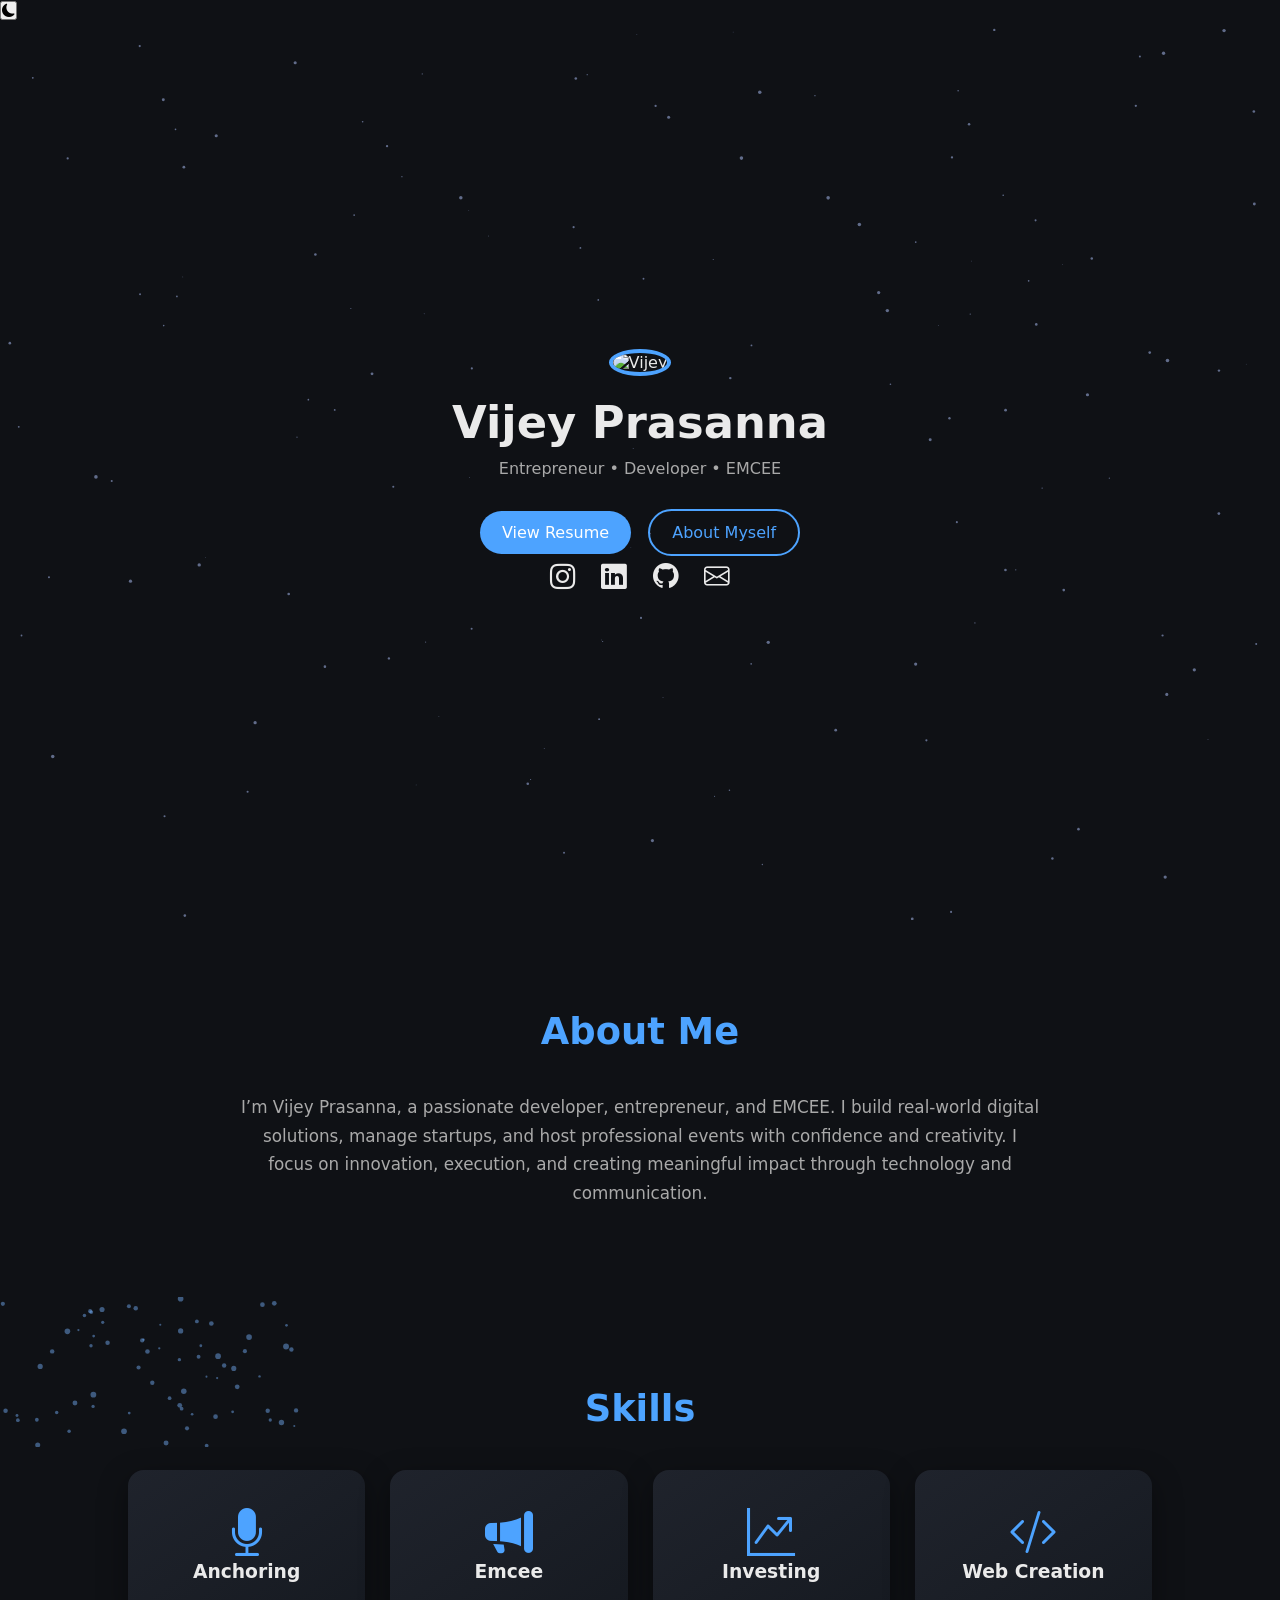
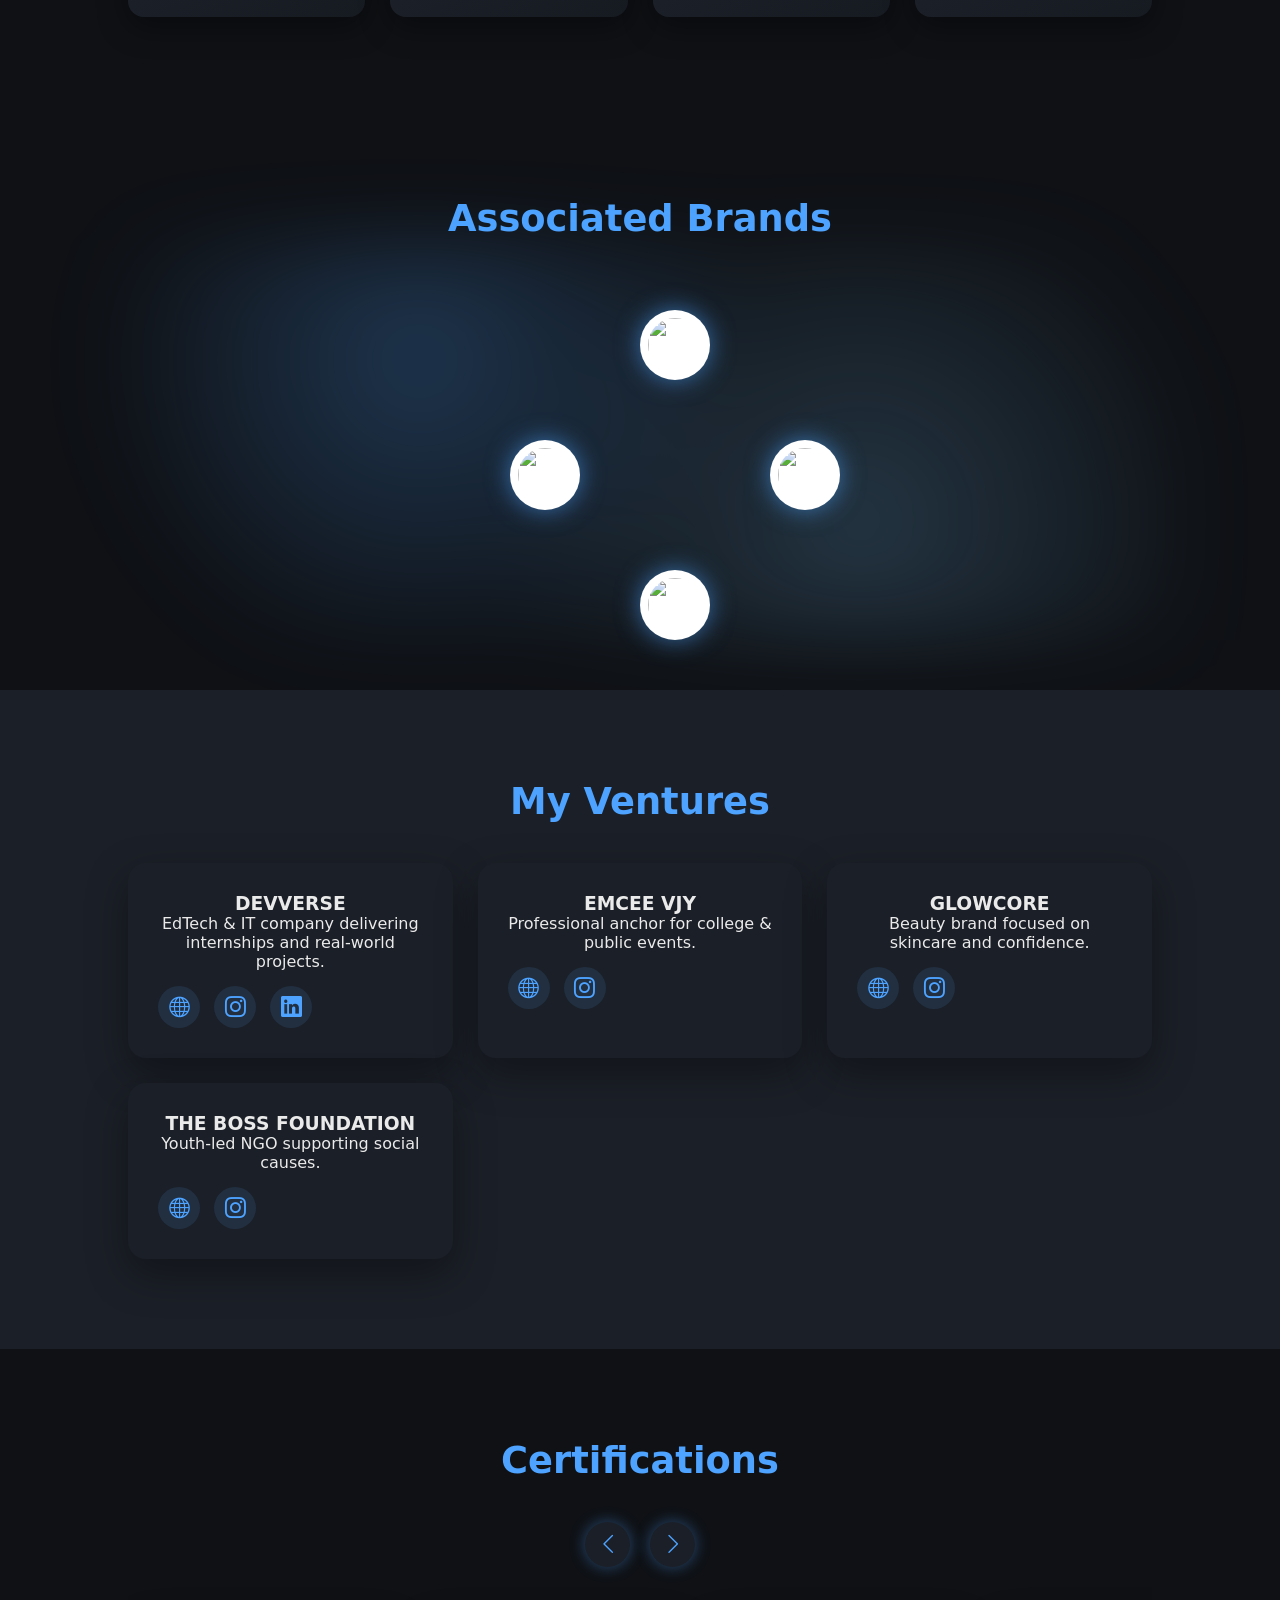
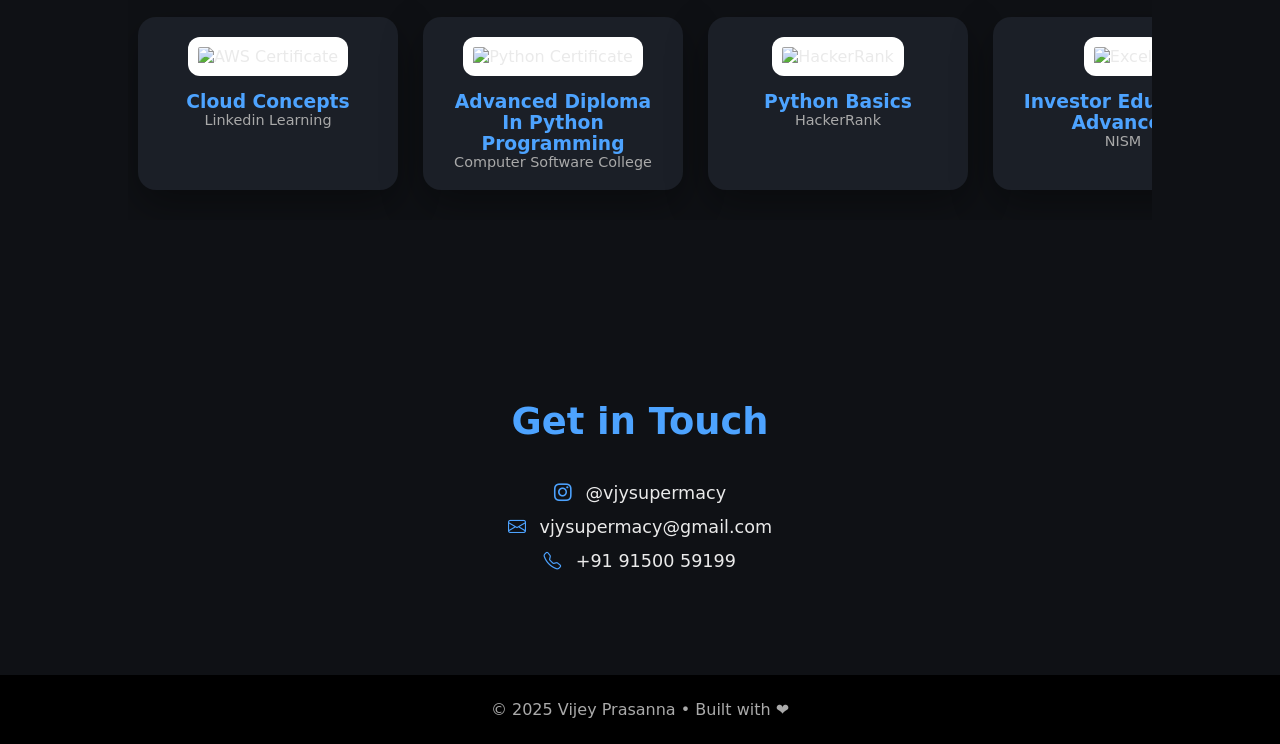
==== index.html @ 26013928 "new update" ====
<!DOCTYPE html>
<html lang="en">
<head>
<meta charset="UTF-8" />
<meta name="viewport" content="width=device-width, initial-scale=1.0" />

<title>Vijey Prasanna | Portfolio</title>
<meta name="description" content="Vijey Prasanna – Developer, Founder of Devverse, EMCEE. Portfolio website.">

<link rel="icon" href="images/vijey.jpg">
<link href="https://cdn.jsdelivr.net/npm/bootstrap-icons@1.11.3/font/bootstrap-icons.css" rel="stylesheet">

<link rel="stylesheet" href="style.css">
</head>

<body>

<!-- THEME TOGGLE -->
<button id="themeToggle" title="Toggle theme">
  <i class="bi bi-moon-fill"></i>
</button>

<!-- LOADER -->
<div id="loader">
  <div class="loader-box">
    <div class="spinner"></div>
    <p>Loading Vijey Prasanna...</p>
  </div>
</div>

<!-- HERO -->
<section class="hero">
  <canvas id="stars"></canvas>

  <div class="hero-content reveal">
    <img src="images/vijey.jpeg" class="profile" alt="Vijey">

    <h1>Vijey Prasanna</h1>
    <p class="subtitle">Entrepreneur • Developer • EMCEE</p>

    <div class="buttons">
      <a href="resume.pdf" class="btn primary">View Resume</a>
      <a href="#about" class="btn outline">About Myself</a>
    </div>

    <div class="socials">
      <a href="https://instagram.com/vjysupermacy"><i class="bi bi-instagram"></i></a>
      <a href="https://linkedin.com/in/vijey-prasanna-618b62305"><i class="bi bi-linkedin"></i></a>
      <a href="https://github.com/vijey-sys-lab"><i class="bi bi-github"></i></a>
      <a href="mailto:vijey.prasanna@devverse1.in"><i class="bi bi-envelope"></i></a>
    </div>
  </div>
</section>

<!-- ABOUT -->
<section id="about" class="section reveal">
  <h2>About Me</h2>
  <p class="about-text">
    I’m Vijey Prasanna, a passionate developer, entrepreneur, and EMCEE.
    I build real-world digital solutions, manage startups, and host professional
    events with confidence and creativity. I focus on innovation, execution,
    and creating meaningful impact through technology and communication.
  </p>
</section>

<!-- SKILLS -->
<section id="skills" class="section reveal skills-section">
  <canvas id="skills-bg"></canvas>

  <h2>Skills</h2>

  <div class="skills-grid">
    <div class="skill-card"><i class="bi bi-mic-fill"></i><h3>Anchoring</h3></div>
    <div class="skill-card"><i class="bi bi-megaphone-fill"></i><h3>Emcee</h3></div>
    <div class="skill-card"><i class="bi bi-graph-up-arrow"></i><h3>Investing</h3></div>
    <div class="skill-card"><i class="bi bi-code-slash"></i><h3>Web Creation</h3></div>
  </div>
</section>

<!-- ASSOCIATED BRANDS -->
<section class="section reveal">
  <h2>Associated Brands</h2>

  <div class="orbit-container">
    <div class="orbit">
      <div class="orbit-item" style="--i:0"><img src="images/brands/devverse.png"></div>
      <div class="orbit-item" style="--i:1"><img src="images/brands/emcee.jpg"></div>
      <div class="orbit-item" style="--i:2"><img src="images/brands/glowcore.jpg"></div>
      <div class="orbit-item" style="--i:3"><img src="images/brands/bossfoundation.webp"></div>
    </div>
  </div>
</section>

<!-- VENTURES -->
<section id="ventures" class="section alt reveal">
  <h2>My Ventures</h2>

  <div class="grid">
    <div class="card venture">
      <h3>DEVVERSE</h3>
      <p>EdTech & IT company delivering internships and real-world projects.</p>
      <div class="icon-links">
        <a href="https://devverse1.in"><i class="bi bi-globe"></i></a>
        <a href="https://www.instagram.com/devverse.in/"><i class="bi bi-instagram"></i></a>
        <a href="https://www.linkedin.com/company/deverse1/"><i class="bi bi-linkedin"></i></a>
      </div>
    </div>

    <div class="card venture">
      <h3>EMCEE VJY</h3>
      <p>Professional anchor for college & public events.</p>
      <div class="icon-links">
        <a href="https://vjysupermacy.wordpress.com/"><i class="bi bi-globe"></i></a>
        <a href="https://www.instagram.com/emcee_vjy"><i class="bi bi-instagram"></i></a>
      </div>
    </div>

    <div class="card venture">
      <h3>GLOWCORE</h3>
      <p>Beauty brand focused on skincare and confidence.</p>
      <div class="icon-links">
        <a href="https://glowcoreltd.onrender.com/"><i class="bi bi-globe"></i></a>
        <a href="https://www.instagram.com/glowcore_ltd"><i class="bi bi-instagram"></i></a>
      </div>
    </div>

    <div class="card venture">
      <h3>THE BOSS FOUNDATION</h3>
      <p>Youth-led NGO supporting social causes.</p>
      <div class="icon-links">
        <a href="https://bossfdn.netlify.app/"><i class="bi bi-globe"></i></a>
        <a href="https://www.instagram.com/thebossfdn"><i class="bi bi-instagram"></i></a>
      </div>
    </div>
  </div>
</section>

<!-- CERTIFICATIONS -->
<section id="certifications" class="section reveal">
  <h2>Certifications</h2>

  <div class="cert-controls">
    <button id="certPrev"><i class="bi bi-chevron-left"></i></button>
    <button id="certNext"><i class="bi bi-chevron-right"></i></button>
  </div>

  <div class="cert-slider" id="certSlider">

    <div class="cert">
      <img src="images/certificates/aws.png" alt="AWS Certificate">
      <h3>Cloud Concepts</h3>
      <p>Linkedin Learning</p>
    </div>

    <div class="cert">
      <img src="images/certificates/python.png" alt="Python Certificate">
      <h3>Advanced Diploma In Python Programming </h3>
      <p>Computer Software College</p>
    </div>

    <div class="cert">
      <img src="images/certificates/hackerrank.png" alt="HackerRank">
      <h3>Python Basics</h3>
      <p>HackerRank</p>
    </div>

    <div class="cert">
      <img src="images/certificates/Vijey Prasanna.jpg" alt="Excel">
      <h3>Investor Education Advanced</h3>
      <p>NISM</p>
    </div>

  </div>
</section>


<!-- CONTACT -->
<section class="section reveal contact-section">
  <canvas id="contact-bg"></canvas>

  <h2>Get in Touch</h2>

  <div class="contact-info">
    <p><i class="bi bi-instagram"></i> @vjysupermacy</p>
    <p><i class="bi bi-envelope"></i> vjysupermacy@gmail.com</p>
    <p><i class="bi bi-telephone"></i> +91 91500 59199</p>
  </div>
</section>

<footer>
  © 2025 Vijey Prasanna • Built with ❤️
</footer>

<script src="script.js"></script>
</body>
</html>
---- style.css ----
/* ================= ROOT THEME ================= */
:root {
  --bg: #0f1115;
  --card: #1b1f27;
  --text: #eaeaea;
  --muted: #a9a9a9;
  --accent: #4da3ff;
}

body.light {
  --bg: #f5f7fb;
  --card: #ffffff;
  --text: #111;
  --muted: #666;
  --accent: #2563eb;
}

/* ================= RESET ================= */
* {
  margin: 0;
  padding: 0;
  box-sizing: border-box;
  font-family: "Segoe UI", system-ui, sans-serif;
}

body {
  background: var(--bg);
  color: var(--text);
  overflow-x: hidden;
  transition: background 0.3s, color 0.3s;
}

/* ================= LOADER ================= */
#loader {
  position: fixed;
  inset: 0;
  background: radial-gradient(circle at top, #0b1c2d, #000);
  display: flex;
  align-items: center;
  justify-content: center;
  z-index: 9999;
  transition: 0.6s;
}

#loader.hidden {
  opacity: 0;
  pointer-events: none;
}

.loader-box {
  text-align: center;
}

.spinner {
  width: 70px;
  height: 70px;
  border: 4px solid rgba(255,255,255,0.2);
  border-top: 4px solid var(--accent);
  border-radius: 50%;
  animation: spin 1s linear infinite;
  margin: auto;
}

@keyframes spin {
  to { transform: rotate(360deg); }
}

/* ================= HERO ================= */
.hero {
  min-height: 100vh;
  display: grid;
  place-items: center;
  text-align: center;
  position: relative;
}

canvas {
  position: absolute;
  inset: 0;
}

.hero-content {
  z-index: 2;
  padding: 40px;
}

.profile {
  width: 160px;
  height: 160px;
  border-radius: 50%;
  border: 4px solid var(--accent);
  margin-bottom: 20px;
  animation: float 4s ease-in-out infinite;
}

@keyframes float {
  0%,100% { transform: translateY(0); }
  50% { transform: translateY(-12px); }
}

h1 {
  font-size: 2.8rem;
}

.subtitle {
  color: var(--muted);
  margin: 10px 0 25px;
}

.buttons .btn {
  padding: 12px 22px;
  border-radius: 30px;
  text-decoration: none;
  margin: 6px;
  display: inline-block;
  transition: 0.3s;
}

.btn.primary {
  background: var(--accent);
  color: #fff;
}

.btn.outline {
  border: 2px solid var(--accent);
  color: var(--accent);
}

.btn:hover {
  transform: translateY(-4px);
}

.socials a {
  font-size: 1.6rem;
  margin: 0 10px;
  color: var(--text);
  transition: 0.3s;
}

.socials a:hover {
  color: var(--accent);
  transform: translateY(-6px);
}

/* ================= SECTIONS ================= */
.section {
  padding: 90px 10%;
  text-align: center;
}

.section.alt {
  background: var(--card);
}

h2 {
  color: var(--accent);
  font-size: 2.3rem;
  margin-bottom: 40px;
}

/* ================= ABOUT ================= */
.about-text {
  max-width: 800px;
  margin: auto;
  font-size: 1.05rem;
  color: var(--muted);
  line-height: 1.7;
}

/* ================= SKILLS ================= */
.skills-section {
  position: relative;
  overflow: hidden;
}

#skills-bg {
  position: absolute;
  inset: 0;
  z-index: 0;
}

.skills-section > *:not(canvas) {
  position: relative;
  z-index: 2;
}

.skills-grid {
  display: grid;
  grid-template-columns: repeat(auto-fit, minmax(220px, 1fr));
  gap: 25px;
}

.skill-card {
  background: linear-gradient(145deg, #1f232c, #161a21);
  border-radius: 16px;
  padding: 35px;
  text-align: center;
  box-shadow: 0 10px 30px rgba(0,0,0,.4);
  transition: .4s;
}

.skill-card i {
  font-size: 3rem;
  color: var(--accent);
  margin-bottom: 15px;
}

.skill-card:hover {
  transform: translateY(-10px) scale(1.02);
  box-shadow: 0 0 25px rgba(77,163,255,.5);
}

.skill-card.active {
  border: 2px solid var(--accent);
}

/* ================= ORBIT BRANDS ================= */
.orbit-container {
  display: flex;
  justify-content: center;
  align-items: center;
  height: 320px;
  position: relative;
}

.orbit-container::before {
  content: "";
  position: absolute;
  inset: -40px;
  background:
    radial-gradient(circle at 30% 30%, rgba(77,163,255,.25), transparent 40%),
    radial-gradient(circle at 70% 70%, rgba(120,200,255,.2), transparent 45%);
  filter: blur(40px);
  animation: glow 8s ease-in-out infinite alternate;
}

@keyframes glow {
  from { transform: translateX(-30px); }
  to   { transform: translateX(30px); }
}

.orbit {
  position: relative;
  width: 260px;
  height: 260px;
  animation: spinOrbit 18s linear infinite;
}

@keyframes spinOrbit {
  from { transform: rotate(0deg); }
  to { transform: rotate(360deg); }
}

.orbit-item {
  position: absolute;
  top: 50%;
  left: 50%;
  transform:
    rotate(calc(90deg * var(--i)))
    translate(130px)
    rotate(calc(-90deg * var(--i)));
}

.orbit-item img {
  width: 70px;
  height: 70px;
  border-radius: 50%;
  background: #fff;
  padding: 8px;
  box-shadow: 0 0 25px rgba(77,163,255,.6);
  transition: .3s;
}

.orbit-item img:hover {
  transform: scale(1.2) rotate(8deg);
  box-shadow: 0 0 40px rgba(77,163,255,.9);
}

/* ================= VENTURE CARDS ================= */
.grid {
  display: grid;
  grid-template-columns: repeat(auto-fit, minmax(260px, 1fr));
  gap: 25px;
}

.card {
  background: var(--card);
  padding: 30px;
  border-radius: 18px;
  box-shadow: 0 15px 40px rgba(0,0,0,.35);
  transition: .4s;
}

.card:hover {
  transform: translateY(-12px);
}

.icon-links {
  margin-top: 15px;
  display: flex;
  gap: 14px;
}

.icon-links a {
  width: 42px;
  height: 42px;
  display: grid;
  place-items: center;
  border-radius: 50%;
  background: rgba(77,163,255,.12);
  color: var(--accent);
  font-size: 1.3rem;
  transition: .3s;
}

.icon-links a:hover {
  background: var(--accent);
  color: #fff;
  transform: translateY(-4px) scale(1.1);
}

/* ================= CERTIFICATES ================= */
.cert-controls {
  display: flex;
  justify-content: center;
  gap: 20px;
  margin-bottom: 15px;
}

.cert-controls button {
  background: var(--card);
  border: none;
  color: var(--accent);
  width: 45px;
  height: 45px;
  border-radius: 50%;
  font-size: 1.4rem;
  cursor: pointer;
  box-shadow: 0 0 15px rgba(77,163,255,.4);
  transition: .3s;
}

.cert-controls button:hover {
  background: var(--accent);
  color: #fff;
  transform: scale(1.1);
}

.cert-slider {
  display: flex;
  gap: 25px;
  overflow-x: auto;
  padding: 30px 10px;
  scroll-snap-type: x mandatory;
}

.cert-slider::-webkit-scrollbar {
  display: none;
}

.cert {
  min-width: 260px;
  background: var(--card);
  border-radius: 18px;
  padding: 20px;
  text-align: center;
  scroll-snap-align: center;
  transition: .3s;
  transform-style: preserve-3d;
  box-shadow: 0 15px 40px rgba(0,0,0,.35);
}

.cert img {
  width: 100%;
  height: 160px;
  object-fit: contain;
  background: #fff;
  border-radius: 10px;
  padding: 10px;
  margin-bottom: 15px;
}

.cert h3 {
  color: var(--accent);
}

.cert p {
  color: var(--muted);
  font-size: .9rem;
}

/* ================= CONTACT ================= */
.contact-section {
  position: relative;
  overflow: hidden;
}

.contact-section canvas {
  position: absolute;
  inset: 0;
}

.contact-info {
  position: relative;
  z-index: 2;
  text-align: center;
  font-size: 1.1rem;
}

.contact-info p {
  margin: 14px 0;
}

.contact-info i {
  color: var(--accent);
  margin-right: 8px;
}

/* ================= FOOTER ================= */
footer {
  padding: 25px;
  background: #000;
  color: #aaa;
  text-align: center;
}

/* ================= REVEAL ================= */
.reveal {
  opacity: 0;
  transform: translateY(40px);
  transition: 1s ease;
}

.reveal.active {
  opacity: 1;
  transform: translateY(0);
}

/* ================= RESPONSIVE ================= */
@media (max-width: 768px) {
  h1 { font-size: 2.2rem; }

  .orbit {
    width: 200px;
    height: 200px;
  }

  .orbit-item {
    transform:
      rotate(calc(90deg * var(--i)))
      translate(100px)
      rotate(calc(-90deg * var(--i)));
  }
}

/* ================= CERTIFICATIONS ================= */

#certifications {
  background: var(--bg);
}

.cert-controls {
  display: flex;
  justify-content: center;
  gap: 20px;
  margin-bottom: 20px;
}

.cert-controls button {
  background: var(--card);
  border: none;
  color: var(--accent);
  width: 45px;
  height: 45px;
  border-radius: 50%;
  font-size: 1.4rem;
  cursor: pointer;
  box-shadow: 0 0 15px rgba(77,163,255,.4);
  transition: 0.3s;
}

.cert-controls button:hover {
  background: var(--accent);
  color: #fff;
  transform: scale(1.1);
}

.cert-slider {
  display: flex;
  gap: 25px;
  overflow-x: auto;
  padding: 30px 10px;
  scroll-snap-type: x mandatory;
}

.cert-slider::-webkit-scrollbar {
  display: none;
}

.cert {
  min-width: 260px;
  background: var(--card);
  border-radius: 18px;
  padding: 20px;
  text-align: center;
  scroll-snap-align: center;
  transition: 0.4s;
  box-shadow: 0 15px 40px rgba(0,0,0,.35);
  transform-style: preserve-3d;
}

.cert:hover {
  transform: translateY(-10px) scale(1.03);
  box-shadow: 0 0 25px rgba(77,163,255,.6);
}

.cert img {
  width: 100%;
  height: 160px;
  object-fit: contain;
  background: #fff;
  border-radius: 12px;
  padding: 10px;
  margin-bottom: 15px;
}

.cert h3 {
  color: var(--accent);
}

.cert p {
  color: var(--muted);
  font-size: 0.9rem;
}
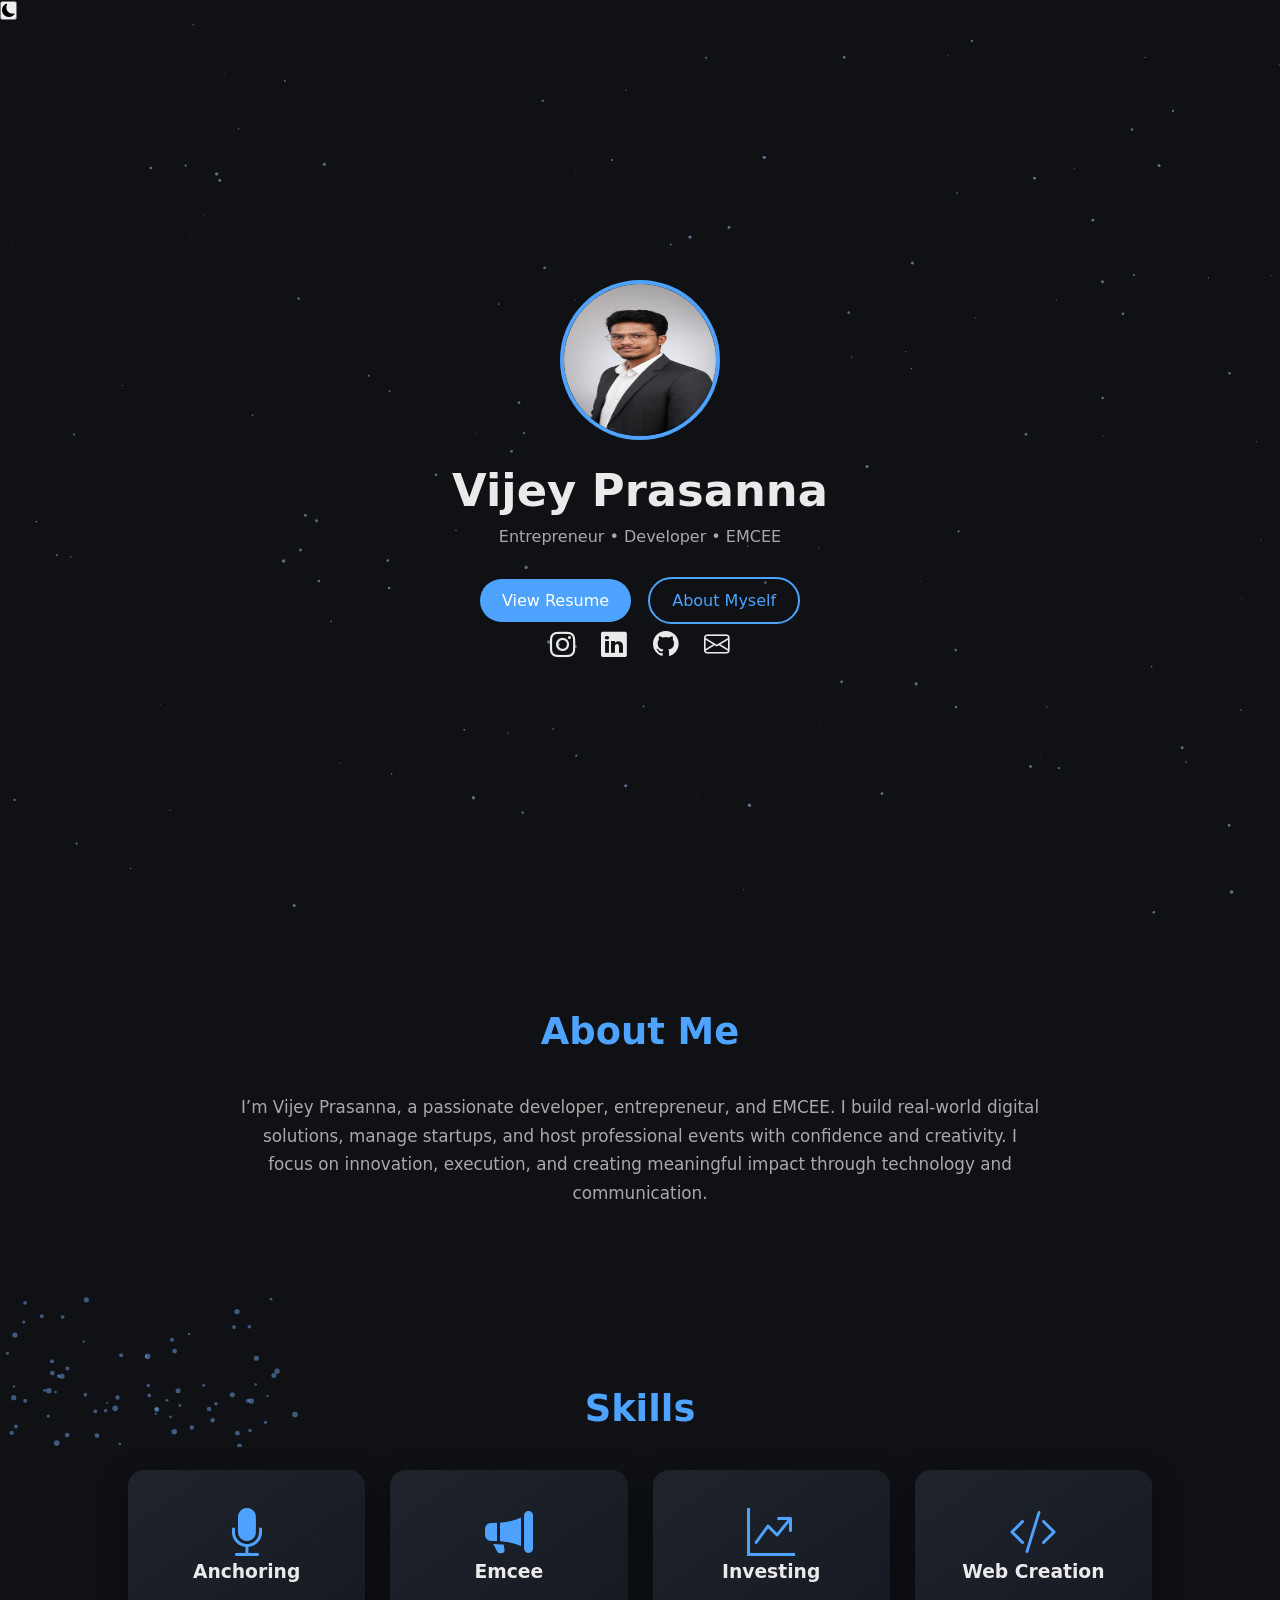
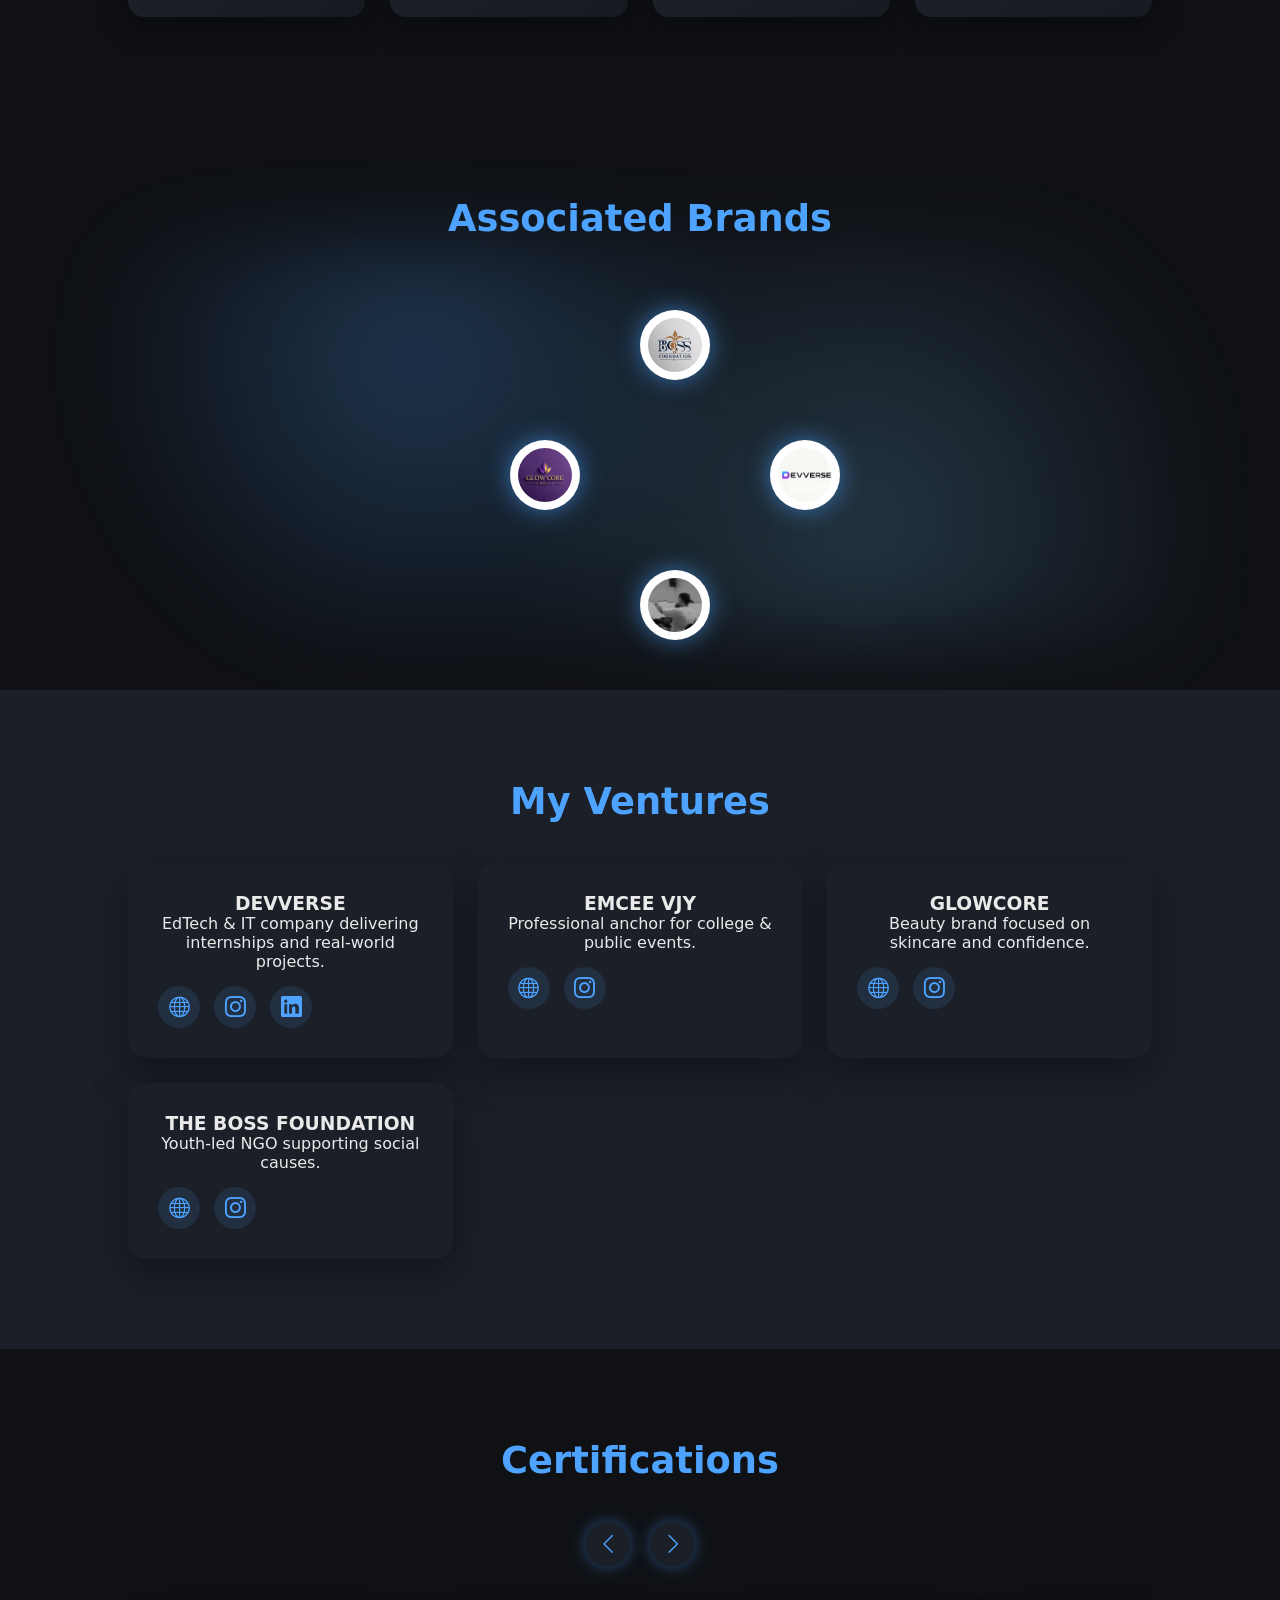
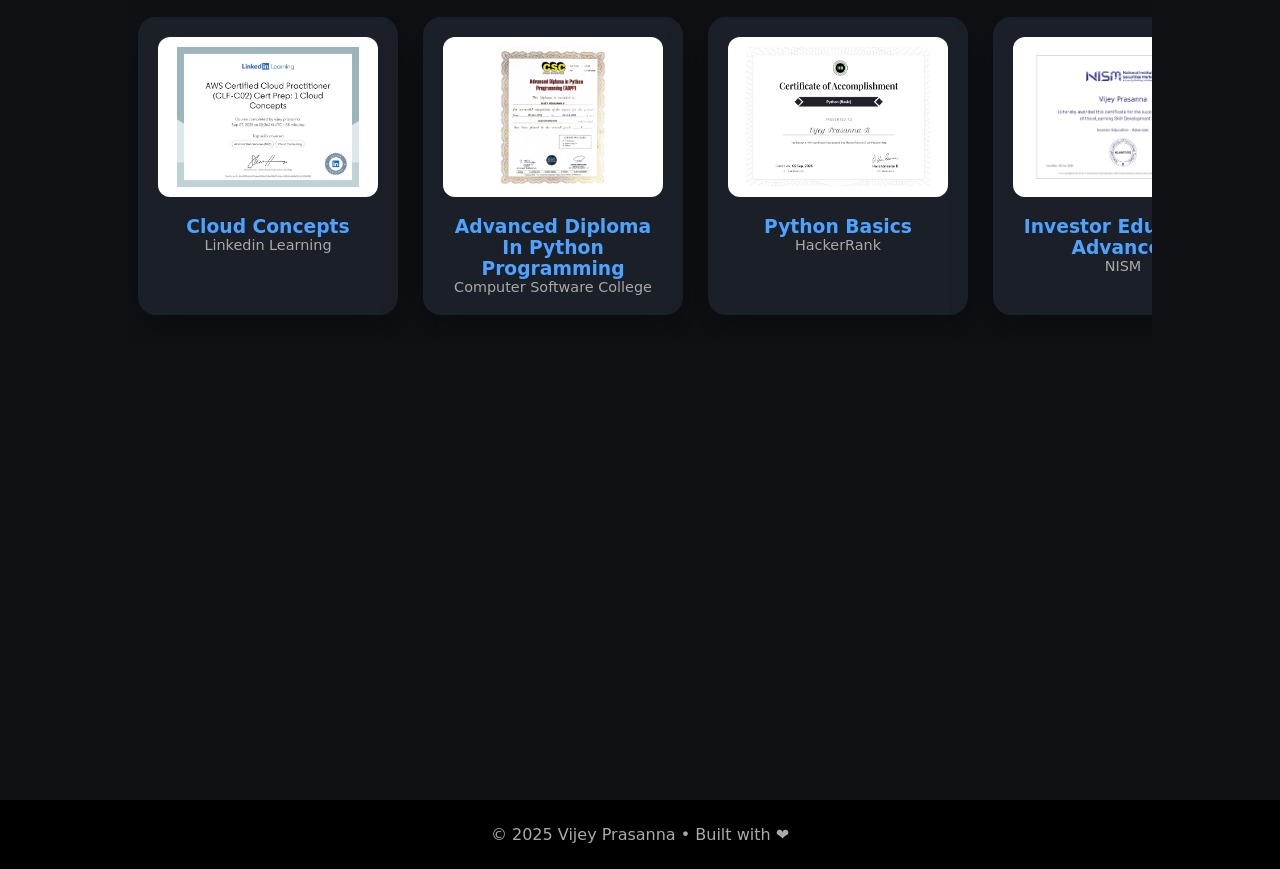
==== commit 25e1ce42: "fixed" ====
--- a/index.html
+++ b/index.html
@@ -7,7 +7,7 @@
 <title>Vijey Prasanna | Portfolio</title>
 <meta name="description" content="Vijey Prasanna – Developer, Founder of Devverse, EMCEE. Portfolio website.">
 
-<link rel="icon" href="images/vijey.jpg">
+<link rel="icon" href="images/vijey.jpeg">
 <link href="https://cdn.jsdelivr.net/npm/bootstrap-icons@1.11.3/font/bootstrap-icons.css" rel="stylesheet">
 
 <link rel="stylesheet" href="style.css">
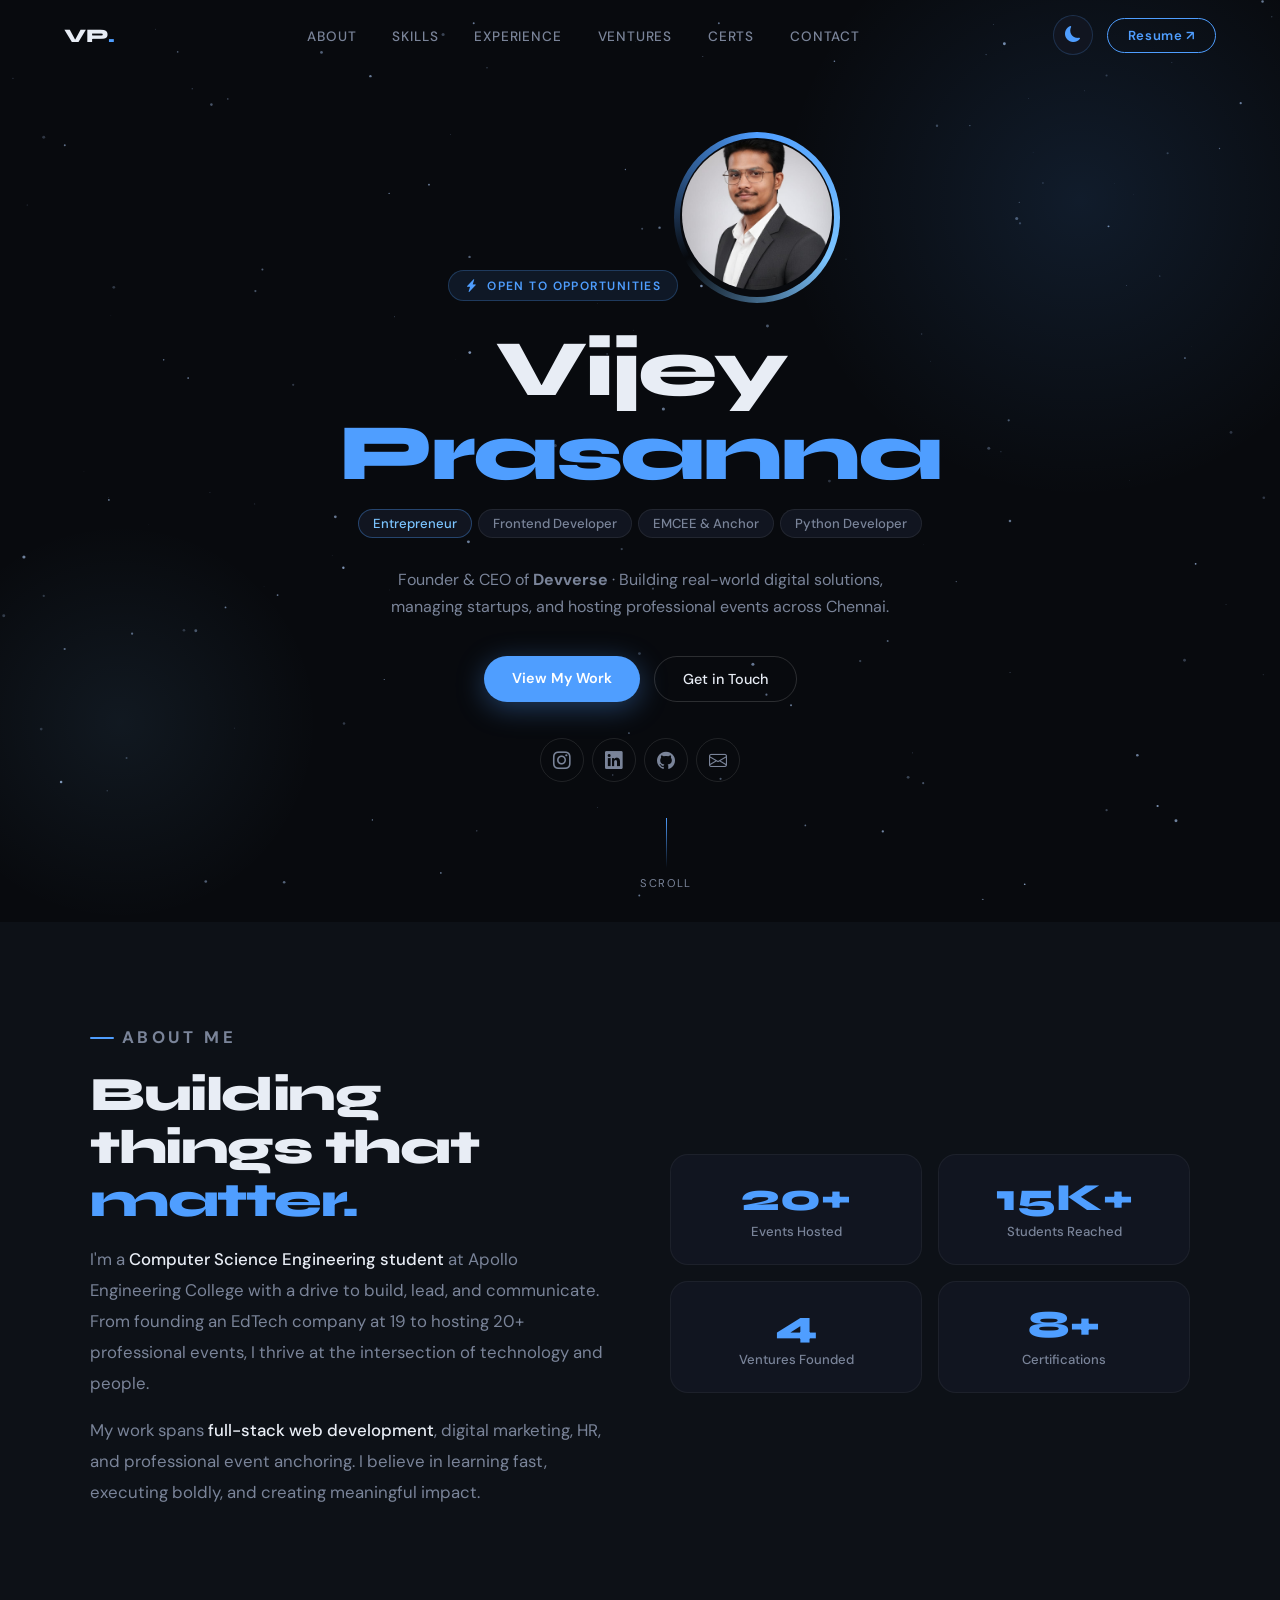
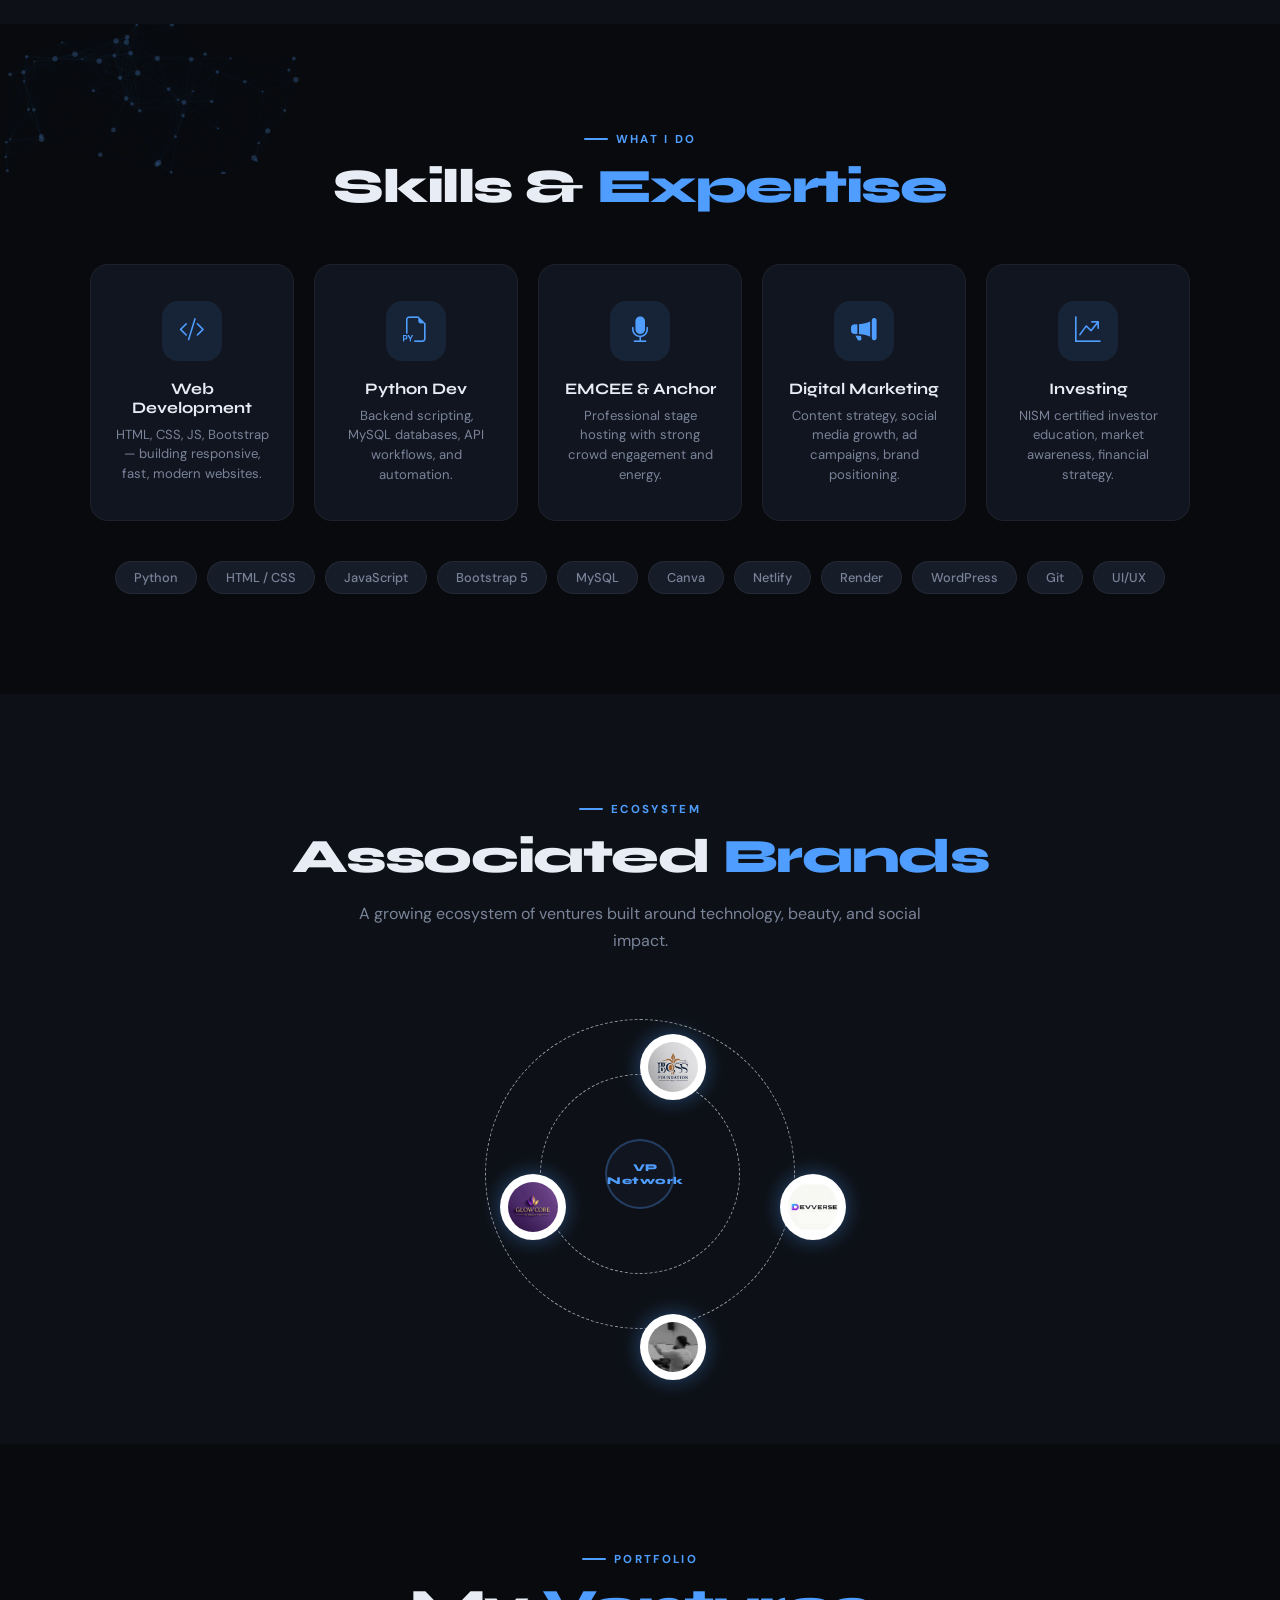
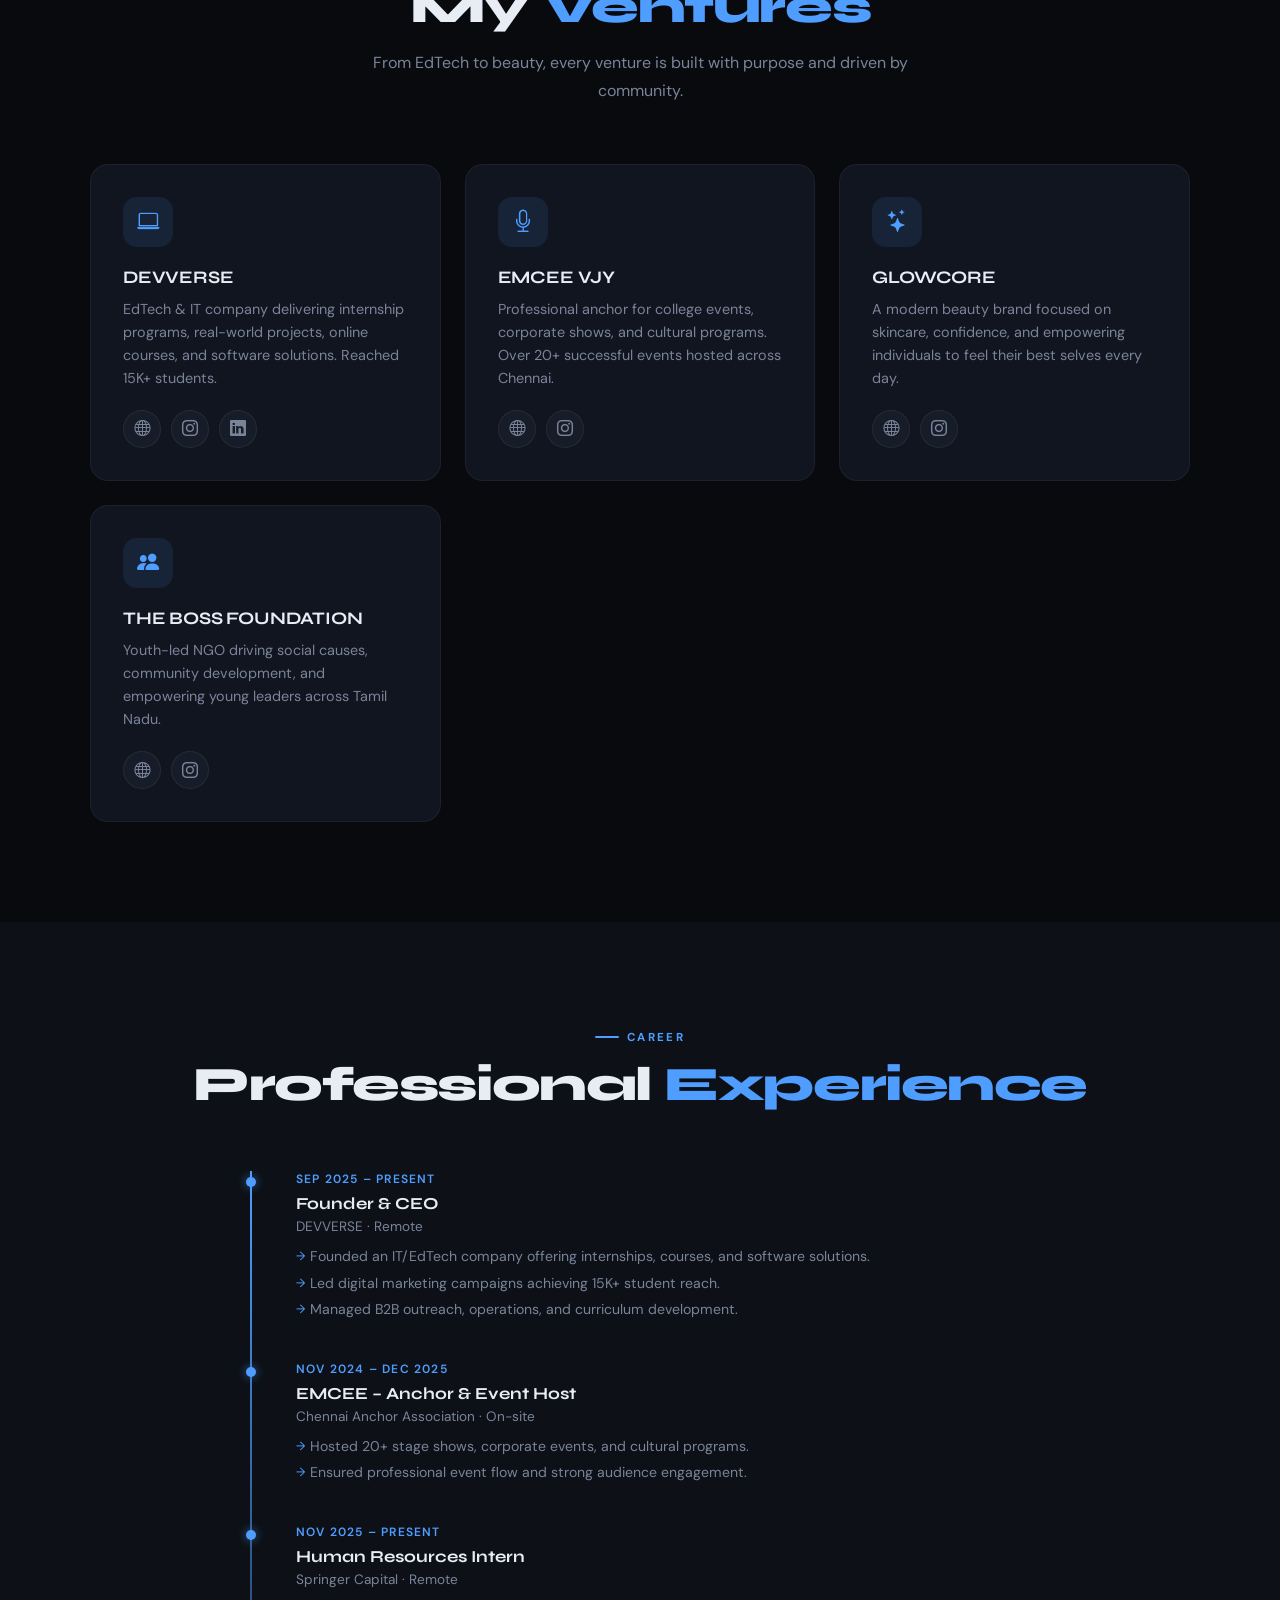
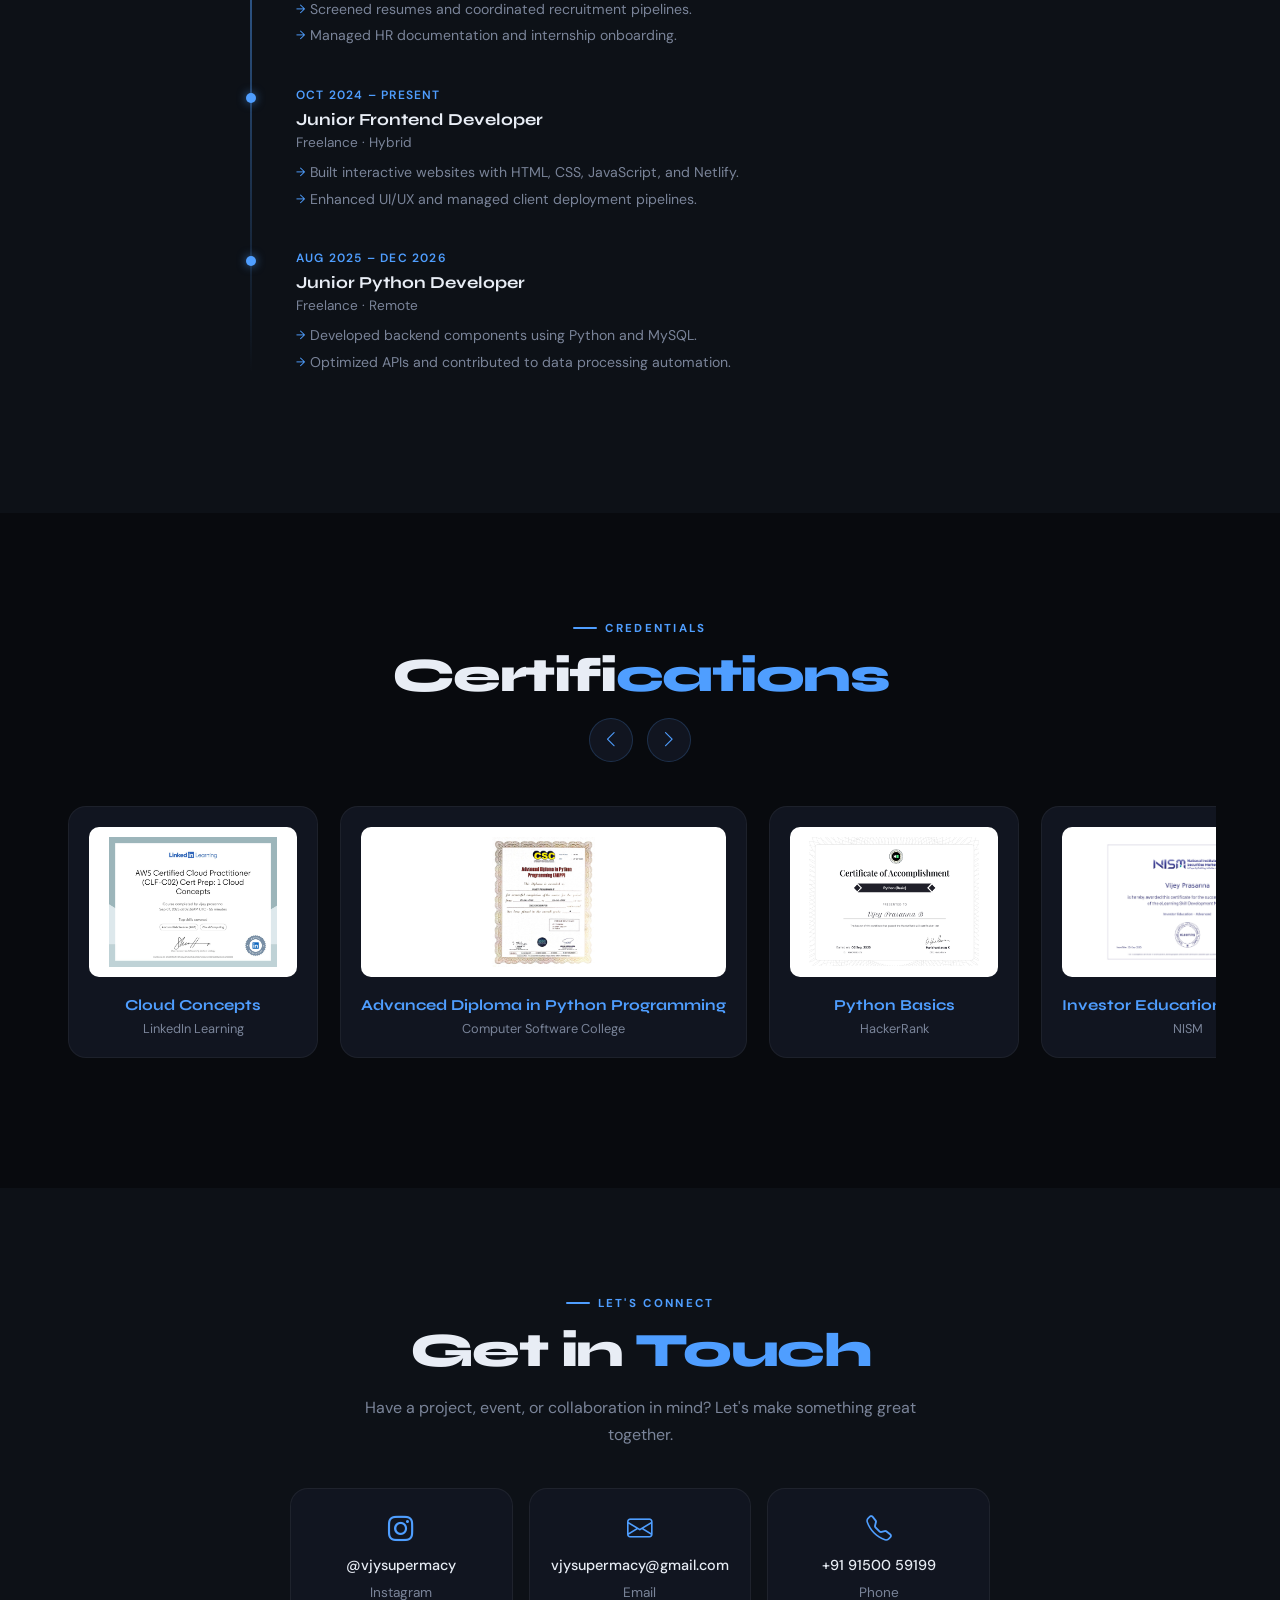
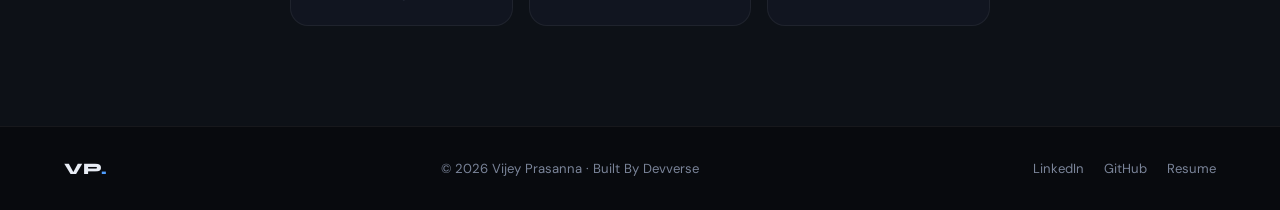
==== commit 7fdeedd2: "updated" ====
--- a/index.html
+++ b/index.html
@@ -3,194 +3,1440 @@
 <head>
 <meta charset="UTF-8" />
 <meta name="viewport" content="width=device-width, initial-scale=1.0" />
-
 <title>Vijey Prasanna | Portfolio</title>
 <meta name="description" content="Vijey Prasanna – Developer, Founder of Devverse, EMCEE. Portfolio website.">
-
 <link rel="icon" href="images/vijey.jpeg">
 <link href="https://cdn.jsdelivr.net/npm/bootstrap-icons@1.11.3/font/bootstrap-icons.css" rel="stylesheet">
-
-<link rel="stylesheet" href="style.css">
+<link href="https://fonts.googleapis.com/css2?family=Syne:wght@400;600;700;800&family=DM+Sans:ital,wght@0,300;0,400;0,500;1,300&display=swap" rel="stylesheet">
+<style>
+/* ============================================================
+   ROOT & THEME
+   ============================================================ */
+:root {
+  --bg: #080a0e;
+  --bg2: #0d1117;
+  --card: #111520;
+  --card2: #161c28;
+  --text: #e8edf5;
+  --muted: #7a8499;
+  --accent: #4f9eff;
+  --accent2: #7bc4ff;
+  --gold: #f5c842;
+  --glow: rgba(79,158,255,0.18);
+  --font-head: 'Syne', sans-serif;
+  --font-body: 'DM Sans', sans-serif;
+  --nav-h: 70px;
+  --radius: 18px;
+  --transition: 0.4s cubic-bezier(.25,.8,.25,1);
+}
+
+body.light {
+  --bg: #f0f4fb;
+  --bg2: #e6ecf7;
+  --card: #ffffff;
+  --card2: #f5f8ff;
+  --text: #0d1117;
+  --muted: #5a6478;
+  --accent: #2563eb;
+  --accent2: #4f9eff;
+  --glow: rgba(37,99,235,0.12);
+}
+
+*, *::before, *::after { margin:0; padding:0; box-sizing:border-box; }
+
+html { scroll-behavior: smooth; }
+
+body {
+  background: var(--bg);
+  color: var(--text);
+  font-family: var(--font-body);
+  font-weight: 400;
+  overflow-x: hidden;
+  transition: background 0.4s, color 0.4s;
+}
+
+/* ============================================================
+   SCROLLBAR
+   ============================================================ */
+::-webkit-scrollbar { width: 5px; }
+::-webkit-scrollbar-track { background: var(--bg); }
+::-webkit-scrollbar-thumb { background: var(--accent); border-radius: 10px; }
+
+/* ============================================================
+   LOADER
+   ============================================================ */
+#loader {
+  position: fixed;
+  inset: 0;
+  background: #080a0e;
+  display: flex;
+  align-items: center;
+  justify-content: center;
+  z-index: 9999;
+  transition: opacity 0.7s ease, visibility 0.7s;
+}
+#loader.hidden { opacity: 0; visibility: hidden; pointer-events: none; }
+
+.loader-inner {
+  text-align: center;
+  animation: fadeUp 0.6s ease both;
+}
+.loader-ring {
+  width: 72px; height: 72px;
+  border-radius: 50%;
+  border: 3px solid rgba(79,158,255,.15);
+  border-top-color: var(--accent);
+  animation: spin 0.9s linear infinite;
+  margin: 0 auto 18px;
+}
+.loader-name {
+  font-family: var(--font-head);
+  font-weight: 800;
+  font-size: 1.3rem;
+  color: var(--accent);
+  letter-spacing: 0.15em;
+  text-transform: uppercase;
+}
+.loader-sub { color: var(--muted); font-size: 0.8rem; letter-spacing: 0.2em; margin-top: 4px; text-transform: uppercase; }
+
+@keyframes spin { to { transform: rotate(360deg); } }
+@keyframes fadeUp { from { opacity:0; transform: translateY(20px); } to { opacity:1; transform: translateY(0); } }
+
+/* ============================================================
+   NAV
+   ============================================================ */
+nav {
+  position: fixed;
+  top: 0; left: 0; right: 0;
+  height: var(--nav-h);
+  display: flex;
+  align-items: center;
+  justify-content: space-between;
+  padding: 0 5%;
+  z-index: 100;
+  transition: background 0.4s, backdrop-filter 0.4s, box-shadow 0.4s;
+}
+nav.scrolled {
+  background: rgba(8,10,14,0.85);
+  backdrop-filter: blur(20px);
+  box-shadow: 0 1px 0 rgba(79,158,255,.12);
+}
+body.light nav.scrolled {
+  background: rgba(240,244,251,0.88);
+}
+
+.nav-logo {
+  font-family: var(--font-head);
+  font-weight: 800;
+  font-size: 1.2rem;
+  color: var(--text);
+  text-decoration: none;
+  letter-spacing: -0.01em;
+}
+.nav-logo span { color: var(--accent); }
+
+.nav-links {
+  display: flex;
+  gap: 36px;
+  list-style: none;
+}
+.nav-links a {
+  color: var(--muted);
+  text-decoration: none;
+  font-size: 0.85rem;
+  font-weight: 500;
+  letter-spacing: 0.06em;
+  text-transform: uppercase;
+  transition: color 0.3s;
+}
+.nav-links a:hover { color: var(--accent); }
+
+.nav-right { display: flex; align-items: center; gap: 14px; }
+
+#themeToggle {
+  background: var(--card);
+  border: 1px solid rgba(79,158,255,.2);
+  color: var(--accent);
+  width: 40px; height: 40px;
+  border-radius: 50%;
+  cursor: pointer;
+  font-size: 1rem;
+  display: grid; place-items: center;
+  transition: var(--transition);
+}
+#themeToggle:hover { background: var(--accent); color: #fff; transform: rotate(20deg); }
+
+.nav-resume {
+  background: transparent;
+  border: 1.5px solid var(--accent);
+  color: var(--accent);
+  padding: 8px 20px;
+  border-radius: 30px;
+  text-decoration: none;
+  font-size: 0.82rem;
+  font-weight: 600;
+  letter-spacing: 0.05em;
+  transition: var(--transition);
+}
+.nav-resume:hover { background: var(--accent); color: #fff; }
+
+/* ============================================================
+   HERO
+   ============================================================ */
+.hero {
+  min-height: 100vh;
+  display: grid;
+  place-items: center;
+  position: relative;
+  overflow: hidden;
+}
+
+canvas#stars {
+  position: absolute;
+  inset: 0;
+  z-index: 0;
+}
+
+/* Decorative glow blobs */
+.hero::before {
+  content: '';
+  position: absolute;
+  width: 600px; height: 600px;
+  border-radius: 50%;
+  background: radial-gradient(circle, rgba(79,158,255,.12) 0%, transparent 70%);
+  top: -100px; right: -100px;
+  animation: blobFloat 10s ease-in-out infinite alternate;
+  z-index: 1;
+}
+.hero::after {
+  content: '';
+  position: absolute;
+  width: 400px; height: 400px;
+  border-radius: 50%;
+  background: radial-gradient(circle, rgba(123,196,255,.08) 0%, transparent 70%);
+  bottom: 0; left: -80px;
+  animation: blobFloat 14s ease-in-out infinite alternate-reverse;
+  z-index: 1;
+}
+@keyframes blobFloat {
+  from { transform: translateY(0) scale(1); }
+  to { transform: translateY(40px) scale(1.08); }
+}
+
+.hero-content {
+  z-index: 2;
+  text-align: center;
+  padding: 40px 20px;
+  max-width: 760px;
+  margin: 0 auto;
+}
+
+.avatar-wrap {
+  position: relative;
+  display: inline-block;
+  margin-bottom: 32px;
+}
+.avatar-wrap::before {
+  content: '';
+  position: absolute;
+  inset: -8px;
+  border-radius: 50%;
+  background: conic-gradient(var(--accent), var(--accent2), transparent, var(--accent));
+  animation: rotateBorder 4s linear infinite;
+  z-index: 0;
+}
+@keyframes rotateBorder { to { transform: rotate(360deg); } }
+.avatar-wrap::after {
+  content: '';
+  position: absolute;
+  inset: -2px;
+  border-radius: 50%;
+  background: var(--bg);
+  z-index: 0;
+}
+.profile {
+  width: 150px; height: 150px;
+  border-radius: 50%;
+  object-fit: cover;
+  position: relative;
+  z-index: 1;
+  animation: heroFloat 5s ease-in-out infinite;
+}
+@keyframes heroFloat {
+  0%,100% { transform: translateY(0); }
+  50% { transform: translateY(-10px); }
+}
+
+.hero-badge {
+  display: inline-flex;
+  align-items: center;
+  gap: 8px;
+  background: rgba(79,158,255,.1);
+  border: 1px solid rgba(79,158,255,.25);
+  color: var(--accent);
+  padding: 6px 16px;
+  border-radius: 30px;
+  font-size: 0.75rem;
+  font-weight: 600;
+  letter-spacing: 0.12em;
+  text-transform: uppercase;
+  margin-bottom: 20px;
+  animation: fadeUp 0.7s 0.2s both;
+}
+.hero-badge i { font-size: 0.8rem; }
+
+h1.hero-title {
+  font-family: var(--font-head);
+  font-size: clamp(2.8rem, 7vw, 5rem);
+  font-weight: 800;
+  line-height: 1.05;
+  letter-spacing: -0.03em;
+  animation: fadeUp 0.7s 0.35s both;
+  margin-bottom: 6px;
+}
+h1.hero-title .accent { color: var(--accent); }
+
+.hero-roles {
+  display: flex;
+  justify-content: center;
+  gap: 6px;
+  flex-wrap: wrap;
+  margin: 14px 0 28px;
+  animation: fadeUp 0.7s 0.5s both;
+}
+.role-tag {
+  background: var(--card);
+  border: 1px solid rgba(255,255,255,.07);
+  color: var(--muted);
+  padding: 5px 14px;
+  border-radius: 20px;
+  font-size: 0.82rem;
+  font-weight: 500;
+}
+.role-tag.primary { border-color: rgba(79,158,255,.35); color: var(--accent2); }
+
+.hero-desc {
+  color: var(--muted);
+  font-size: 1rem;
+  line-height: 1.7;
+  max-width: 560px;
+  margin: 0 auto 36px;
+  animation: fadeUp 0.7s 0.6s both;
+}
+
+.hero-actions {
+  display: flex;
+  justify-content: center;
+  gap: 14px;
+  flex-wrap: wrap;
+  margin-bottom: 36px;
+  animation: fadeUp 0.7s 0.7s both;
+}
+
+.btn-main {
+  background: var(--accent);
+  color: #fff;
+  padding: 13px 28px;
+  border-radius: 50px;
+  text-decoration: none;
+  font-weight: 600;
+  font-size: 0.9rem;
+  transition: var(--transition);
+  box-shadow: 0 6px 28px rgba(79,158,255,.35);
+}
+.btn-main:hover { transform: translateY(-3px); box-shadow: 0 10px 40px rgba(79,158,255,.5); }
+
+.btn-ghost {
+  background: transparent;
+  color: var(--text);
+  border: 1.5px solid rgba(255,255,255,.15);
+  padding: 13px 28px;
+  border-radius: 50px;
+  text-decoration: none;
+  font-weight: 500;
+  font-size: 0.9rem;
+  transition: var(--transition);
+}
+.btn-ghost:hover { border-color: var(--accent); color: var(--accent); transform: translateY(-3px); }
+
+.socials {
+  display: flex;
+  justify-content: center;
+  gap: 8px;
+  animation: fadeUp 0.7s 0.8s both;
+}
+.socials a {
+  width: 44px; height: 44px;
+  border-radius: 50%;
+  border: 1px solid rgba(255,255,255,.1);
+  color: var(--muted);
+  font-size: 1.1rem;
+  display: grid; place-items: center;
+  text-decoration: none;
+  transition: var(--transition);
+}
+.socials a:hover { border-color: var(--accent); color: var(--accent); transform: translateY(-4px); background: rgba(79,158,255,.1); }
+
+.scroll-indicator {
+  position: absolute;
+  bottom: 32px; left: 50%;
+  transform: translateX(-50%);
+  display: flex;
+  flex-direction: column;
+  align-items: center;
+  gap: 8px;
+  color: var(--muted);
+  font-size: 0.7rem;
+  letter-spacing: 0.15em;
+  text-transform: uppercase;
+  z-index: 2;
+  animation: fadeUp 1s 1.2s both;
+}
+.scroll-line {
+  width: 1px; height: 50px;
+  background: linear-gradient(to bottom, var(--accent), transparent);
+  animation: scrollLine 1.8s ease-in-out infinite;
+}
+@keyframes scrollLine {
+  0%,100% { transform: scaleY(1); transform-origin: top; }
+  50% { transform: scaleY(0.3); transform-origin: top; }
+}
+
+/* ============================================================
+   SECTIONS COMMON
+   ============================================================ */
+section { padding: 100px 5%; }
+section.alt { background: var(--bg2); }
+
+.section-label {
+  display: inline-flex;
+  align-items: center;
+  gap: 8px;
+  color: var(--accent);
+  font-size: 0.72rem;
+  font-weight: 700;
+  letter-spacing: 0.2em;
+  text-transform: uppercase;
+  margin-bottom: 14px;
+}
+.section-label::before {
+  content: '';
+  width: 24px; height: 2px;
+  background: var(--accent);
+  border-radius: 2px;
+}
+
+h2.section-title {
+  font-family: var(--font-head);
+  font-size: clamp(2rem, 5vw, 3rem);
+  font-weight: 800;
+  letter-spacing: -0.03em;
+  line-height: 1.1;
+  color: var(--text);
+  margin-bottom: 16px;
+}
+h2.section-title span { color: var(--accent); }
+
+.section-sub {
+  color: var(--muted);
+  font-size: 1rem;
+  line-height: 1.7;
+  max-width: 600px;
+  margin-bottom: 60px;
+}
+
+/* ============================================================
+   REVEAL
+   ============================================================ */
+.reveal {
+  opacity: 0;
+  transform: translateY(36px);
+  transition: opacity 0.8s ease, transform 0.8s ease;
+}
+.reveal.active { opacity: 1; transform: translateY(0); }
+.reveal-left { opacity: 0; transform: translateX(-30px); transition: opacity 0.8s ease, transform 0.8s ease; }
+.reveal-left.active { opacity: 1; transform: translateX(0); }
+.reveal-right { opacity: 0; transform: translateX(30px); transition: opacity 0.8s ease, transform 0.8s ease; }
+.reveal-right.active { opacity: 1; transform: translateX(0); }
+
+/* ============================================================
+   ABOUT
+   ============================================================ */
+.about-grid {
+  display: grid;
+  grid-template-columns: 1fr 1fr;
+  gap: 60px;
+  align-items: center;
+  max-width: 1100px;
+  margin: 0 auto;
+}
+.about-text-block p {
+  color: var(--muted);
+  font-size: 1.05rem;
+  line-height: 1.85;
+  margin-bottom: 16px;
+}
+.about-text-block p strong { color: var(--text); font-weight: 500; }
+
+.about-stats {
+  display: grid;
+  grid-template-columns: 1fr 1fr;
+  gap: 16px;
+}
+.stat-card {
+  background: var(--card);
+  border: 1px solid rgba(255,255,255,.05);
+  border-radius: var(--radius);
+  padding: 24px 20px;
+  text-align: center;
+  transition: var(--transition);
+  position: relative;
+  overflow: hidden;
+}
+.stat-card::before {
+  content: '';
+  position: absolute;
+  inset: 0;
+  background: linear-gradient(135deg, rgba(79,158,255,.06), transparent);
+  opacity: 0;
+  transition: opacity 0.4s;
+}
+.stat-card:hover { transform: translateY(-6px); border-color: rgba(79,158,255,.3); }
+.stat-card:hover::before { opacity: 1; }
+.stat-num {
+  font-family: var(--font-head);
+  font-size: 2.4rem;
+  font-weight: 800;
+  color: var(--accent);
+  line-height: 1;
+  margin-bottom: 6px;
+}
+.stat-label { color: var(--muted); font-size: 0.82rem; font-weight: 500; }
+
+/* ============================================================
+   SKILLS
+   ============================================================ */
+.skills-section {
+  position: relative;
+  overflow: hidden;
+}
+#skills-bg {
+  position: absolute;
+  inset: 0;
+  z-index: 0;
+  opacity: 0.6;
+}
+.skills-section > *:not(canvas) { position: relative; z-index: 1; }
+
+.skills-row {
+  display: grid;
+  grid-template-columns: repeat(auto-fit, minmax(200px, 1fr));
+  gap: 20px;
+  max-width: 1100px;
+  margin: 0 auto;
+}
+
+.skill-card {
+  background: var(--card);
+  border: 1px solid rgba(255,255,255,.05);
+  border-radius: var(--radius);
+  padding: 36px 24px;
+  text-align: center;
+  transition: var(--transition);
+  cursor: default;
+  position: relative;
+  overflow: hidden;
+}
+.skill-card::after {
+  content: '';
+  position: absolute;
+  bottom: 0; left: 0; right: 0;
+  height: 3px;
+  background: var(--accent);
+  transform: scaleX(0);
+  transform-origin: left;
+  transition: transform 0.4s ease;
+}
+.skill-card:hover { transform: translateY(-8px); border-color: rgba(79,158,255,.25); box-shadow: 0 20px 50px rgba(0,0,0,.5); }
+.skill-card:hover::after { transform: scaleX(1); }
+
+.skill-icon {
+  width: 60px; height: 60px;
+  border-radius: 16px;
+  background: rgba(79,158,255,.1);
+  display: grid; place-items: center;
+  margin: 0 auto 18px;
+  font-size: 1.6rem;
+  color: var(--accent);
+  transition: var(--transition);
+}
+.skill-card:hover .skill-icon { background: var(--accent); color: #fff; transform: scale(1.1) rotate(-5deg); }
+.skill-card h3 { font-family: var(--font-head); font-weight: 700; font-size: 1rem; margin-bottom: 8px; }
+.skill-card p { color: var(--muted); font-size: 0.82rem; line-height: 1.5; }
+
+/* Tech pills row */
+.tech-row {
+  display: flex;
+  flex-wrap: wrap;
+  gap: 10px;
+  justify-content: center;
+  max-width: 1100px;
+  margin: 40px auto 0;
+}
+.tech-pill {
+  background: var(--card2);
+  border: 1px solid rgba(255,255,255,.06);
+  color: var(--muted);
+  padding: 7px 18px;
+  border-radius: 30px;
+  font-size: 0.8rem;
+  font-weight: 500;
+  transition: var(--transition);
+}
+.tech-pill:hover { border-color: var(--accent); color: var(--accent); background: rgba(79,158,255,.08); }
+
+/* ============================================================
+   BRANDS / ORBIT
+   ============================================================ */
+.brands-section {
+  text-align: center;
+}
+.orbit-wrap {
+  position: relative;
+  display: inline-flex;
+  align-items: center;
+  justify-content: center;
+  width: 340px; height: 340px;
+  margin: 0 auto;
+}
+.orbit-center {
+  width: 70px; height: 70px;
+  border-radius: 50%;
+  background: var(--card);
+  border: 2px solid rgba(79,158,255,.3);
+  display: grid; place-items: center;
+  font-family: var(--font-head);
+  font-size: 0.65rem;
+  font-weight: 800;
+  color: var(--accent);
+  letter-spacing: 0.05em;
+  z-index: 2;
+}
+/* Orbit rings */
+.orbit-ring {
+  position: absolute;
+  border-radius: 50%;
+  border: 1px dashed rgba(255, 255, 255, 0.57);
+}
+.orbit-ring.r1 { width: 200px; height: 200px; animation: spinRing 20s linear infinite; }
+.orbit-ring.r2 { width: 310px; height: 310px; animation: spinRing 30s linear infinite reverse; }
+@keyframes spinRing { to { transform: rotate(360deg); } }
+
+.orbit {
+  position: absolute;
+  width: 280px; height: 280px;
+  animation: spinOrbit 18s linear infinite;
+}
+@keyframes spinOrbit { to { transform: rotate(360deg); } }
+
+.orbit-item {
+  position: absolute;
+  top: 50%; left: 50%;
+  transform: rotate(calc(90deg * var(--i))) translate(140px) rotate(calc(-90deg * var(--i)));
+}
+.orbit-item img {
+  width: 66px; height: 66px;
+  border-radius: 50%;
+  background: #fff;
+  padding: 8px;
+  box-shadow: 0 0 20px rgba(79,158,255,.4);
+  transition: .3s;
+  object-fit: contain;
+}
+.orbit-item img:hover { transform: scale(1.2); box-shadow: 0 0 35px rgba(79,158,255,.7); }
+
+/* ============================================================
+   VENTURES
+   ============================================================ */
+.ventures-grid {
+  display: grid;
+  grid-template-columns: repeat(auto-fit, minmax(260px, 1fr));
+  gap: 24px;
+  max-width: 1100px;
+  margin: 0 auto;
+}
+
+.venture-card {
+  background: var(--card);
+  border: 1px solid rgba(255,255,255,.05);
+  border-radius: var(--radius);
+  padding: 32px;
+  transition: var(--transition);
+  position: relative;
+  overflow: hidden;
+  display: flex;
+  flex-direction: column;
+}
+.venture-card::before {
+  content: '';
+  position: absolute;
+  top: 0; left: 0; right: 0;
+  height: 3px;
+  background: linear-gradient(90deg, var(--accent), var(--accent2));
+  transform: scaleX(0);
+  transform-origin: left;
+  transition: transform 0.4s ease;
+}
+.venture-card:hover { transform: translateY(-10px); box-shadow: 0 30px 60px rgba(0,0,0,.5); border-color: rgba(79,158,255,.2); }
+.venture-card:hover::before { transform: scaleX(1); }
+
+.venture-icon {
+  width: 50px; height: 50px;
+  border-radius: 14px;
+  background: rgba(79,158,255,.1);
+  display: grid; place-items: center;
+  font-size: 1.4rem;
+  color: var(--accent);
+  margin-bottom: 20px;
+  transition: var(--transition);
+}
+.venture-card:hover .venture-icon { background: var(--accent); color: #fff; }
+
+.venture-card h3 {
+  font-family: var(--font-head);
+  font-size: 1.1rem;
+  font-weight: 700;
+  margin-bottom: 10px;
+  letter-spacing: -0.01em;
+}
+.venture-card p { color: var(--muted); font-size: 0.9rem; line-height: 1.6; margin-bottom: 20px; flex: 1; }
+
+.card-links { display: flex; gap: 10px; margin-top: auto; }
+.card-links a {
+  width: 38px; height: 38px;
+  border-radius: 50%;
+  background: var(--card2);
+  border: 1px solid rgba(255,255,255,.07);
+  color: var(--muted);
+  font-size: 1rem;
+  display: grid; place-items: center;
+  text-decoration: none;
+  transition: var(--transition);
+}
+.card-links a:hover { background: var(--accent); color: #fff; border-color: var(--accent); transform: translateY(-3px); }
+
+/* ============================================================
+   EXPERIENCE TIMELINE
+   ============================================================ */
+.timeline {
+  max-width: 800px;
+  margin: 0 auto;
+  position: relative;
+  padding-left: 32px;
+}
+.timeline::before {
+  content: '';
+  position: absolute;
+  left: 10px; top: 0; bottom: 0;
+  width: 2px;
+  background: linear-gradient(to bottom, var(--accent), transparent);
+}
+.tl-item {
+  position: relative;
+  margin-bottom: 40px;
+  padding-left: 24px;
+}
+.tl-item::before {
+  content: '';
+  position: absolute;
+  left: -26px; top: 6px;
+  width: 10px; height: 10px;
+  border-radius: 50%;
+  background: var(--accent);
+  box-shadow: 0 0 10px rgba(79,158,255,.6);
+}
+.tl-date {
+  color: var(--accent);
+  font-size: 0.75rem;
+  font-weight: 600;
+  letter-spacing: 0.1em;
+  text-transform: uppercase;
+  margin-bottom: 6px;
+}
+.tl-item h3 {
+  font-family: var(--font-head);
+  font-weight: 700;
+  font-size: 1.05rem;
+  margin-bottom: 4px;
+}
+.tl-company { color: var(--muted); font-size: 0.85rem; margin-bottom: 10px; }
+.tl-item ul { list-style: none; }
+.tl-item ul li {
+  color: var(--muted);
+  font-size: 0.88rem;
+  line-height: 1.6;
+  padding-left: 14px;
+  position: relative;
+  margin-bottom: 4px;
+}
+.tl-item ul li::before { content: '→'; position: absolute; left: 0; color: var(--accent); font-size: 0.75rem; top: 2px; }
+
+/* ============================================================
+   CERTIFICATIONS
+   ============================================================ */
+.cert-controls {
+  display: flex;
+  justify-content: center;
+  gap: 14px;
+  margin-bottom: 28px;
+}
+.cert-controls button {
+  background: var(--card);
+  border: 1px solid rgba(79,158,255,.2);
+  color: var(--accent);
+  width: 44px; height: 44px;
+  border-radius: 50%;
+  font-size: 1.1rem;
+  cursor: pointer;
+  transition: var(--transition);
+  display: grid; place-items: center;
+}
+.cert-controls button:hover { background: var(--accent); color: #fff; transform: scale(1.1); }
+
+.cert-slider {
+  display: flex;
+  gap: 22px;
+  overflow-x: auto;
+  padding: 16px 4px 30px;
+  scroll-snap-type: x mandatory;
+  -webkit-overflow-scrolling: touch;
+}
+.cert-slider::-webkit-scrollbar { display: none; }
+
+.cert-card {
+  min-width: 250px;
+  flex-shrink: 0;
+  background: var(--card);
+  border: 1px solid rgba(255,255,255,.05);
+  border-radius: var(--radius);
+  padding: 20px;
+  scroll-snap-align: center;
+  transition: var(--transition);
+  text-align: center;
+}
+.cert-card:hover { transform: translateY(-8px) scale(1.02); border-color: rgba(79,158,255,.3); box-shadow: 0 20px 50px rgba(0,0,0,.4); }
+.cert-card img {
+  width: 100%; height: 150px;
+  object-fit: contain;
+  background: #fff;
+  border-radius: 10px;
+  padding: 10px;
+  margin-bottom: 14px;
+}
+.cert-card h3 { font-family: var(--font-head); font-weight: 700; font-size: 0.95rem; color: var(--accent); margin-bottom: 6px; }
+.cert-card p { color: var(--muted); font-size: 0.8rem; }
+
+/* ============================================================
+   CONTACT
+   ============================================================ */
+.contact-section { text-align: center; }
+.contact-inner {
+  display: flex;
+  flex-direction: column;
+  align-items: center;
+  gap: 24px;
+  max-width: 700px;
+  margin: 0 auto;
+}
+.contact-cards {
+  display: grid;
+  grid-template-columns: repeat(auto-fit, minmax(200px, 1fr));
+  gap: 16px;
+  width: 100%;
+}
+.contact-card {
+  background: var(--card);
+  border: 1px solid rgba(255,255,255,.06);
+  border-radius: var(--radius);
+  padding: 24px 20px;
+  text-decoration: none;
+  color: var(--text);
+  display: flex;
+  flex-direction: column;
+  align-items: center;
+  gap: 10px;
+  transition: var(--transition);
+  cursor: pointer;
+}
+.contact-card:hover { border-color: var(--accent); transform: translateY(-6px); background: rgba(79,158,255,.06); }
+.contact-card i { font-size: 1.6rem; color: var(--accent); }
+.contact-card span { font-size: 0.85rem; color: var(--muted); }
+.contact-card strong { font-size: 0.9rem; font-weight: 500; }
+
+/* ============================================================
+   FOOTER
+   ============================================================ */
+footer {
+  padding: 32px 5%;
+  border-top: 1px solid rgba(255,255,255,.06);
+  display: flex;
+  align-items: center;
+  justify-content: space-between;
+  flex-wrap: wrap;
+  gap: 14px;
+}
+.footer-logo {
+  font-family: var(--font-head);
+  font-weight: 800;
+  font-size: 1rem;
+  color: var(--text);
+  letter-spacing: -0.01em;
+}
+.footer-logo span { color: var(--accent); }
+footer p { color: var(--muted); font-size: 0.82rem; }
+.footer-links { display: flex; gap: 20px; }
+.footer-links a { color: var(--muted); text-decoration: none; font-size: 0.82rem; transition: color 0.3s; }
+.footer-links a:hover { color: var(--accent); }
+
+/* ============================================================
+   RESPONSIVE
+   ============================================================ */
+@media (max-width: 900px) {
+  .about-grid { grid-template-columns: 1fr; gap: 40px; }
+  .nav-links { display: none; }
+}
+@media (max-width: 600px) {
+  .about-stats { grid-template-columns: 1fr 1fr; }
+  .orbit-wrap { width: 260px; height: 260px; }
+  .orbit { width: 220px; height: 220px; }
+  .orbit-item { transform: rotate(calc(90deg * var(--i))) translate(110px) rotate(calc(-90deg * var(--i))); }
+  footer { flex-direction: column; text-align: center; }
+}
+</style>
 </head>
-
 <body>
-
-<!-- THEME TOGGLE -->
-<button id="themeToggle" title="Toggle theme">
-  <i class="bi bi-moon-fill"></i>
-</button>
 
 <!-- LOADER -->
 <div id="loader">
-  <div class="loader-box">
-    <div class="spinner"></div>
-    <p>Loading Vijey Prasanna...</p>
+  <div class="loader-inner">
+    <div class="loader-ring"></div>
+    <p class="loader-name">Vijey Prasanna</p>
+    <p class="loader-sub">Loading portfolio...</p>
   </div>
 </div>
 
-<!-- HERO -->
+<!-- NAV -->
+<nav id="mainNav">
+  <a class="nav-logo" href="#">VP<span>.</span></a>
+  <ul class="nav-links">
+    <li><a href="#about">About</a></li>
+    <li><a href="#skills">Skills</a></li>
+    <li><a href="#experience">Experience</a></li>
+    <li><a href="#ventures">Ventures</a></li>
+    <li><a href="#certifications">Certs</a></li>
+    <li><a href="#contact">Contact</a></li>
+  </ul>
+  <div class="nav-right">
+    <button id="themeToggle" title="Toggle theme"><i class="bi bi-moon-fill"></i></button>
+    <a href="resume.pdf" class="nav-resume" target="_blank">Resume ↗</a>
+  </div>
+</nav>
+
+<!-- ============================================================
+     HERO
+     ============================================================ -->
 <section class="hero">
   <canvas id="stars"></canvas>
 
-  <div class="hero-content reveal">
-    <img src="images/vijey.jpeg" class="profile" alt="Vijey">
-
-    <h1>Vijey Prasanna</h1>
-    <p class="subtitle">Entrepreneur • Developer • EMCEE</p>
-
-    <div class="buttons">
-      <a href="resume.pdf" class="btn primary">View Resume</a>
-      <a href="#about" class="btn outline">About Myself</a>
+  <div class="hero-content">
+    <div class="hero-badge"><i class="bi bi-lightning-charge-fill"></i> Open to Opportunities</div>
+    
+    <div class="avatar-wrap">
+      <img src="images/vijey.jpeg" class="profile" alt="Vijey Prasanna">
+    </div>
+
+    <h1 class="hero-title">Vijey <span class="accent">Prasanna</span></h1>
+
+    <div class="hero-roles">
+      <span class="role-tag primary">Entrepreneur</span>
+      <span class="role-tag">Frontend Developer</span>
+      <span class="role-tag">EMCEE & Anchor</span>
+      <span class="role-tag">Python Developer</span>
+    </div>
+
+    <p class="hero-desc">
+      Founder & CEO of <strong>Devverse</strong> · Building real-world digital solutions, managing startups, and hosting professional events across Chennai.
+    </p>
+
+    <div class="hero-actions">
+      <a href="#ventures" class="btn-main">View My Work</a>
+      <a href="#contact" class="btn-ghost">Get in Touch</a>
     </div>
 
     <div class="socials">
-      <a href="https://instagram.com/vjysupermacy"><i class="bi bi-instagram"></i></a>
-      <a href="https://linkedin.com/in/vijey-prasanna-618b62305"><i class="bi bi-linkedin"></i></a>
-      <a href="https://github.com/vijey-sys-lab"><i class="bi bi-github"></i></a>
-      <a href="mailto:vijey.prasanna@devverse1.in"><i class="bi bi-envelope"></i></a>
-    </div>
+      <a href="https://instagram.com/vjysupermacy" title="Instagram"><i class="bi bi-instagram"></i></a>
+      <a href="https://linkedin.com/in/vijey-prasanna-618b62305" title="LinkedIn"><i class="bi bi-linkedin"></i></a>
+      <a href="https://github.com/vijey-sys-lab" title="GitHub"><i class="bi bi-github"></i></a>
+      <a href="mailto:vjysupermacy@gmail.com" title="Email"><i class="bi bi-envelope"></i></a>
+    </div>
+  </div>
+
+  <div class="scroll-indicator">
+    <div class="scroll-line"></div>
+    <span>Scroll</span>
   </div>
 </section>
 
-<!-- ABOUT -->
-<section id="about" class="section reveal">
-  <h2>About Me</h2>
-  <p class="about-text">
-    I’m Vijey Prasanna, a passionate developer, entrepreneur, and EMCEE.
-    I build real-world digital solutions, manage startups, and host professional
-    events with confidence and creativity. I focus on innovation, execution,
-    and creating meaningful impact through technology and communication.
-  </p>
+<!-- ============================================================
+     ABOUT
+     ============================================================ -->
+<section id="about" class="alt">
+  <div class="about-grid">
+    <div class="about-text-block reveal-left">
+      <p class="section-label">About Me</p>
+      <h2 class="section-title">Building things that<br><span>matter.</span></h2>
+      <p>
+        I'm a <strong>Computer Science Engineering student</strong> at Apollo Engineering College with a drive to build, lead, and communicate. From founding an EdTech company at 19 to hosting 20+ professional events, I thrive at the intersection of technology and people.
+      </p>
+      <p>
+        My work spans <strong>full-stack web development</strong>, digital marketing, HR, and professional event anchoring. I believe in learning fast, executing boldly, and creating meaningful impact.
+      </p>
+    </div>
+    <div class="about-stats reveal-right">
+      <div class="stat-card">
+        <div class="stat-num">20+</div>
+        <div class="stat-label">Events Hosted</div>
+      </div>
+      <div class="stat-card">
+        <div class="stat-num">15K+</div>
+        <div class="stat-label">Students Reached</div>
+      </div>
+      <div class="stat-card">
+        <div class="stat-num">4</div>
+        <div class="stat-label">Ventures Founded</div>
+      </div>
+      <div class="stat-card">
+        <div class="stat-num">8+</div>
+        <div class="stat-label">Certifications</div>
+      </div>
+    </div>
+  </div>
 </section>
 
-<!-- SKILLS -->
-<section id="skills" class="section reveal skills-section">
+<!-- ============================================================
+     SKILLS
+     ============================================================ -->
+<section id="skills" class="skills-section">
   <canvas id="skills-bg"></canvas>
 
-  <h2>Skills</h2>
-
-  <div class="skills-grid">
-    <div class="skill-card"><i class="bi bi-mic-fill"></i><h3>Anchoring</h3></div>
-    <div class="skill-card"><i class="bi bi-megaphone-fill"></i><h3>Emcee</h3></div>
-    <div class="skill-card"><i class="bi bi-graph-up-arrow"></i><h3>Investing</h3></div>
-    <div class="skill-card"><i class="bi bi-code-slash"></i><h3>Web Creation</h3></div>
+  <div style="text-align:center; margin-bottom:50px;" class="reveal">
+    <p class="section-label">What I Do</p>
+    <h2 class="section-title">Skills & <span>Expertise</span></h2>
+  </div>
+
+  <div class="skills-row reveal">
+    <div class="skill-card">
+      <div class="skill-icon"><i class="bi bi-code-slash"></i></div>
+      <h3>Web Development</h3>
+      <p>HTML, CSS, JS, Bootstrap — building responsive, fast, modern websites.</p>
+    </div>
+    <div class="skill-card">
+      <div class="skill-icon"><i class="bi bi-filetype-py"></i></div>
+      <h3>Python Dev</h3>
+      <p>Backend scripting, MySQL databases, API workflows, and automation.</p>
+    </div>
+    <div class="skill-card">
+      <div class="skill-icon"><i class="bi bi-mic-fill"></i></div>
+      <h3>EMCEE & Anchor</h3>
+      <p>Professional stage hosting with strong crowd engagement and energy.</p>
+    </div>
+    <div class="skill-card">
+      <div class="skill-icon"><i class="bi bi-megaphone-fill"></i></div>
+      <h3>Digital Marketing</h3>
+      <p>Content strategy, social media growth, ad campaigns, brand positioning.</p>
+    </div>
+    <div class="skill-card">
+      <div class="skill-icon"><i class="bi bi-graph-up-arrow"></i></div>
+      <h3>Investing</h3>
+      <p>NISM certified investor education, market awareness, financial strategy.</p>
+    </div>
+  </div>
+
+  <div class="tech-row reveal">
+    <span class="tech-pill">Python</span>
+    <span class="tech-pill">HTML / CSS</span>
+    <span class="tech-pill">JavaScript</span>
+    <span class="tech-pill">Bootstrap 5</span>
+    <span class="tech-pill">MySQL</span>
+    <span class="tech-pill">Canva</span>
+    <span class="tech-pill">Netlify</span>
+    <span class="tech-pill">Render</span>
+    <span class="tech-pill">WordPress</span>
+    <span class="tech-pill">Git</span>
+    <span class="tech-pill">UI/UX</span>
   </div>
 </section>
 
-<!-- ASSOCIATED BRANDS -->
-<section class="section reveal">
-  <h2>Associated Brands</h2>
-
-  <div class="orbit-container">
+<!-- ============================================================
+     BRANDS
+     ============================================================ -->
+<section class="brands-section alt reveal">
+  <p class="section-label" style="justify-content:center;">Ecosystem</p>
+  <h2 class="section-title" style="text-align:center;">Associated <span>Brands</span></h2>
+  <p class="section-sub" style="margin:0 auto 50px; text-align:center;">A growing ecosystem of ventures built around technology, beauty, and social impact.</p>
+
+  <div class="orbit-wrap">
+    <div class="orbit-ring r1"></div>
+    <div class="orbit-ring r2"></div>
+    <div class="orbit-center">VP<br>Network</div>
     <div class="orbit">
-      <div class="orbit-item" style="--i:0"><img src="images/brands/devverse.png"></div>
-      <div class="orbit-item" style="--i:1"><img src="images/brands/emcee.jpg"></div>
-      <div class="orbit-item" style="--i:2"><img src="images/brands/glowcore.jpg"></div>
-      <div class="orbit-item" style="--i:3"><img src="images/brands/bossfoundation.webp"></div>
+      <div class="orbit-item" style="--i:0"><img src="images/brands/devverse.png" alt="Devverse"></div>
+      <div class="orbit-item" style="--i:1"><img src="images/brands/emcee.jpg" alt="EMCEE VJY"></div>
+      <div class="orbit-item" style="--i:2"><img src="images/brands/glowcore.jpg" alt="Glowcore"></div>
+      <div class="orbit-item" style="--i:3"><img src="images/brands/bossfoundation.webp" alt="Boss Foundation"></div>
     </div>
   </div>
 </section>
 
-<!-- VENTURES -->
-<section id="ventures" class="section alt reveal">
-  <h2>My Ventures</h2>
-
-  <div class="grid">
-    <div class="card venture">
+<!-- ============================================================
+     VENTURES
+     ============================================================ -->
+<section id="ventures">
+  <div style="text-align:center; margin-bottom:60px;" class="reveal">
+    <p class="section-label">Portfolio</p>
+    <h2 class="section-title">My <span>Ventures</span></h2>
+    <p class="section-sub" style="margin: 0 auto;">From EdTech to beauty, every venture is built with purpose and driven by community.</p>
+  </div>
+
+  <div class="ventures-grid">
+    <div class="venture-card reveal">
+      <div class="venture-icon"><i class="bi bi-laptop"></i></div>
       <h3>DEVVERSE</h3>
-      <p>EdTech & IT company delivering internships and real-world projects.</p>
-      <div class="icon-links">
-        <a href="https://devverse1.in"><i class="bi bi-globe"></i></a>
-        <a href="https://www.instagram.com/devverse.in/"><i class="bi bi-instagram"></i></a>
-        <a href="https://www.linkedin.com/company/deverse1/"><i class="bi bi-linkedin"></i></a>
+      <p>EdTech & IT company delivering internship programs, real-world projects, online courses, and software solutions. Reached 15K+ students.</p>
+      <div class="card-links">
+        <a href="https://devverse1.in" target="_blank" title="Website"><i class="bi bi-globe"></i></a>
+        <a href="https://www.instagram.com/devverse.in/" target="_blank" title="Instagram"><i class="bi bi-instagram"></i></a>
+        <a href="https://www.linkedin.com/company/deverse1/" target="_blank" title="LinkedIn"><i class="bi bi-linkedin"></i></a>
       </div>
     </div>
 
-    <div class="card venture">
+    <div class="venture-card reveal">
+      <div class="venture-icon"><i class="bi bi-mic"></i></div>
       <h3>EMCEE VJY</h3>
-      <p>Professional anchor for college & public events.</p>
-      <div class="icon-links">
-        <a href="https://vjysupermacy.wordpress.com/"><i class="bi bi-globe"></i></a>
-        <a href="https://www.instagram.com/emcee_vjy"><i class="bi bi-instagram"></i></a>
+      <p>Professional anchor for college events, corporate shows, and cultural programs. Over 20+ successful events hosted across Chennai.</p>
+      <div class="card-links">
+        <a href="https://vjysupermacy.wordpress.com/" target="_blank" title="Blog"><i class="bi bi-globe"></i></a>
+        <a href="https://www.instagram.com/emcee_vjy" target="_blank" title="Instagram"><i class="bi bi-instagram"></i></a>
       </div>
     </div>
 
-    <div class="card venture">
+    <div class="venture-card reveal">
+      <div class="venture-icon"><i class="bi bi-stars"></i></div>
       <h3>GLOWCORE</h3>
-      <p>Beauty brand focused on skincare and confidence.</p>
-      <div class="icon-links">
-        <a href="https://glowcoreltd.onrender.com/"><i class="bi bi-globe"></i></a>
-        <a href="https://www.instagram.com/glowcore_ltd"><i class="bi bi-instagram"></i></a>
+      <p>A modern beauty brand focused on skincare, confidence, and empowering individuals to feel their best selves every day.</p>
+      <div class="card-links">
+        <a href="https://glowcoreltd.onrender.com/" target="_blank" title="Website"><i class="bi bi-globe"></i></a>
+        <a href="https://www.instagram.com/glowcore_ltd" target="_blank" title="Instagram"><i class="bi bi-instagram"></i></a>
       </div>
     </div>
 
-    <div class="card venture">
+    <div class="venture-card reveal">
+      <div class="venture-icon"><i class="bi bi-people-fill"></i></div>
       <h3>THE BOSS FOUNDATION</h3>
-      <p>Youth-led NGO supporting social causes.</p>
-      <div class="icon-links">
-        <a href="https://bossfdn.netlify.app/"><i class="bi bi-globe"></i></a>
-        <a href="https://www.instagram.com/thebossfdn"><i class="bi bi-instagram"></i></a>
+      <p>Youth-led NGO driving social causes, community development, and empowering young leaders across Tamil Nadu.</p>
+      <div class="card-links">
+        <a href="https://bossfdn.netlify.app/" target="_blank" title="Website"><i class="bi bi-globe"></i></a>
+        <a href="https://www.instagram.com/thebossfdn" target="_blank" title="Instagram"><i class="bi bi-instagram"></i></a>
       </div>
     </div>
   </div>
 </section>
 
-<!-- CERTIFICATIONS -->
-<section id="certifications" class="section reveal">
-  <h2>Certifications</h2>
-
-  <div class="cert-controls">
+<!-- ============================================================
+     EXPERIENCE TIMELINE
+     ============================================================ -->
+<section id="experience" class="alt">
+  <div style="text-align:center; margin-bottom:60px;" class="reveal">
+    <p class="section-label">Career</p>
+    <h2 class="section-title">Professional <span>Experience</span></h2>
+  </div>
+
+  <div class="timeline reveal">
+    <div class="tl-item">
+      <p class="tl-date">Sep 2025 – Present</p>
+      <h3>Founder & CEO</h3>
+      <p class="tl-company">DEVVERSE · Remote</p>
+      <ul>
+        <li>Founded an IT/EdTech company offering internships, courses, and software solutions.</li>
+        <li>Led digital marketing campaigns achieving 15K+ student reach.</li>
+        <li>Managed B2B outreach, operations, and curriculum development.</li>
+      </ul>
+    </div>
+
+    <div class="tl-item">
+      <p class="tl-date">Nov 2024 – Dec 2025</p>
+      <h3>EMCEE – Anchor & Event Host</h3>
+      <p class="tl-company">Chennai Anchor Association · On-site</p>
+      <ul>
+        <li>Hosted 20+ stage shows, corporate events, and cultural programs.</li>
+        <li>Ensured professional event flow and strong audience engagement.</li>
+      </ul>
+    </div>
+
+    <div class="tl-item">
+      <p class="tl-date">Nov 2025 – Present</p>
+      <h3>Human Resources Intern</h3>
+      <p class="tl-company">Springer Capital · Remote</p>
+      <ul>
+        <li>Screened resumes and coordinated recruitment pipelines.</li>
+        <li>Managed HR documentation and internship onboarding.</li>
+      </ul>
+    </div>
+
+    <div class="tl-item">
+      <p class="tl-date">Oct 2024 – Present</p>
+      <h3>Junior Frontend Developer</h3>
+      <p class="tl-company">Freelance · Hybrid</p>
+      <ul>
+        <li>Built interactive websites with HTML, CSS, JavaScript, and Netlify.</li>
+        <li>Enhanced UI/UX and managed client deployment pipelines.</li>
+      </ul>
+    </div>
+
+    <div class="tl-item">
+      <p class="tl-date">Aug 2025 – Dec 2026</p>
+      <h3>Junior Python Developer</h3>
+      <p class="tl-company">Freelance · Remote</p>
+      <ul>
+        <li>Developed backend components using Python and MySQL.</li>
+        <li>Optimized APIs and contributed to data processing automation.</li>
+      </ul>
+    </div>
+  </div>
+</section>
+
+<!-- ============================================================
+     CERTIFICATIONS
+     ============================================================ -->
+<section id="certifications">
+  <div style="text-align:center; margin-bottom:10px;" class="reveal">
+    <p class="section-label">Credentials</p>
+    <h2 class="section-title">Certifi<span>cations</span></h2>
+  </div>
+
+  <div class="cert-controls reveal">
     <button id="certPrev"><i class="bi bi-chevron-left"></i></button>
     <button id="certNext"><i class="bi bi-chevron-right"></i></button>
   </div>
 
   <div class="cert-slider" id="certSlider">
-
-    <div class="cert">
+    <div class="cert-card">
       <img src="images/certificates/aws.png" alt="AWS Certificate">
       <h3>Cloud Concepts</h3>
-      <p>Linkedin Learning</p>
-    </div>
-
-    <div class="cert">
+      <p>LinkedIn Learning</p>
+    </div>
+    <div class="cert-card">
       <img src="images/certificates/python.png" alt="Python Certificate">
-      <h3>Advanced Diploma In Python Programming </h3>
+      <h3>Advanced Diploma in Python Programming</h3>
       <p>Computer Software College</p>
     </div>
-
-    <div class="cert">
+    <div class="cert-card">
       <img src="images/certificates/hackerrank.png" alt="HackerRank">
       <h3>Python Basics</h3>
       <p>HackerRank</p>
     </div>
-
-    <div class="cert">
-      <img src="images/certificates/Vijey Prasanna.jpg" alt="Excel">
+    <div class="cert-card">
+      <img src="images/certificates/Vijey Prasanna.jpg" alt="NISM">
       <h3>Investor Education Advanced</h3>
       <p>NISM</p>
     </div>
-
   </div>
 </section>
 
-
-<!-- CONTACT -->
-<section class="section reveal contact-section">
-  <canvas id="contact-bg"></canvas>
-
-  <h2>Get in Touch</h2>
-
-  <div class="contact-info">
-    <p><i class="bi bi-instagram"></i> @vjysupermacy</p>
-    <p><i class="bi bi-envelope"></i> vjysupermacy@gmail.com</p>
-    <p><i class="bi bi-telephone"></i> +91 91500 59199</p>
+<!-- ============================================================
+     CONTACT
+     ============================================================ -->
+<section id="contact" class="alt contact-section">
+  <div class="reveal">
+    <p class="section-label" style="justify-content:center;">Let's Connect</p>
+    <h2 class="section-title" style="text-align:center;">Get in <span>Touch</span></h2>
+    <p class="section-sub" style="text-align:center; margin: 0 auto 40px;">Have a project, event, or collaboration in mind? Let's make something great together.</p>
+  </div>
+
+  <div class="contact-inner reveal">
+    <div class="contact-cards">
+      <a class="contact-card" href="https://instagram.com/vjysupermacy" target="_blank">
+        <i class="bi bi-instagram"></i>
+        <strong>@vjysupermacy</strong>
+        <span>Instagram</span>
+      </a>
+      <a class="contact-card" href="mailto:vjysupermacy@gmail.com">
+        <i class="bi bi-envelope"></i>
+        <strong>vjysupermacy@gmail.com</strong>
+        <span>Email</span>
+      </a>
+      <a class="contact-card" href="tel:+919150059199">
+        <i class="bi bi-telephone"></i>
+        <strong>+91 91500 59199</strong>
+        <span>Phone</span>
+      </a>
+    </div>
   </div>
 </section>
 
+<!-- FOOTER -->
 <footer>
-  © 2025 Vijey Prasanna • Built with ❤️
+  <span class="footer-logo">VP<span>.</span></span>
+  <p>© 2026 Vijey Prasanna · Built By Devverse</p>
+  <div class="footer-links">
+    <a href="https://linkedin.com/in/vijey-prasanna-618b62305" target="_blank">LinkedIn</a>
+    <a href="https://github.com/vijey-sys-lab" target="_blank">GitHub</a>
+    <a href="resume.pdf" target="_blank">Resume</a>
+  </div>
 </footer>
 
-<script src="script.js"></script>
+<script>
+/* ============================================================
+   LOADER
+   ============================================================ */
+window.addEventListener("load", () => {
+  setTimeout(() => {
+    document.getElementById("loader").classList.add("hidden");
+  }, 800);
+});
+
+/* ============================================================
+   THEME TOGGLE
+   ============================================================ */
+const toggle = document.getElementById("themeToggle");
+toggle.onclick = () => {
+  document.body.classList.toggle("light");
+  toggle.innerHTML = document.body.classList.contains("light")
+    ? '<i class="bi bi-sun-fill"></i>'
+    : '<i class="bi bi-moon-fill"></i>';
+};
+
+/* ============================================================
+   NAV SCROLL
+   ============================================================ */
+const nav = document.getElementById("mainNav");
+window.addEventListener("scroll", () => {
+  nav.classList.toggle("scrolled", window.scrollY > 50);
+});
+
+/* ============================================================
+   STAR CANVAS
+   ============================================================ */
+const canvas = document.getElementById("stars");
+const ctx = canvas.getContext("2d");
+
+function resizeCanvas() {
+  canvas.width = window.innerWidth;
+  canvas.height = window.innerHeight;
+}
+resizeCanvas();
+window.addEventListener("resize", resizeCanvas);
+
+let stars = Array.from({ length: 160 }, () => ({
+  x: Math.random() * window.innerWidth,
+  y: Math.random() * window.innerHeight,
+  r: Math.random() * 1.4 + 0.2,
+  v: Math.random() * 0.35 + 0.08,
+  o: Math.random() * 0.5 + 0.2
+}));
+
+function animateStars() {
+  ctx.clearRect(0, 0, canvas.width, canvas.height);
+  stars.forEach(s => {
+    s.y += s.v;
+    if (s.y > canvas.height) { s.y = 0; s.x = Math.random() * canvas.width; }
+    ctx.beginPath();
+    ctx.arc(s.x, s.y, s.r, 0, Math.PI * 2);
+    ctx.fillStyle = `rgba(180,210,255,${s.o})`;
+    ctx.fill();
+  });
+  requestAnimationFrame(animateStars);
+}
+animateStars();
+
+/* ============================================================
+   SKILLS PARTICLE CANVAS
+   ============================================================ */
+const skillsCanvas = document.getElementById("skills-bg");
+const sctx = skillsCanvas.getContext("2d");
+
+function resizeSkills() {
+  skillsCanvas.width = skillsCanvas.offsetWidth;
+  skillsCanvas.height = skillsCanvas.offsetHeight;
+}
+resizeSkills();
+window.addEventListener("resize", resizeSkills);
+
+let particles = Array.from({ length: 60 }, () => ({
+  x: Math.random() * skillsCanvas.width,
+  y: Math.random() * skillsCanvas.height,
+  vx: (Math.random() - 0.5) * 0.35,
+  vy: (Math.random() - 0.5) * 0.35,
+  r: Math.random() * 2 + 0.8
+}));
+
+skillsCanvas.addEventListener("mousemove", e => {
+  const rect = skillsCanvas.getBoundingClientRect();
+  const mx = e.clientX - rect.left;
+  const my = e.clientY - rect.top;
+  particles.forEach(p => {
+    const dx = p.x - mx, dy = p.y - my;
+    if (Math.sqrt(dx*dx+dy*dy) < 130) { p.x += dx*.04; p.y += dy*.04; }
+  });
+});
+
+function animateSkills() {
+  sctx.clearRect(0, 0, skillsCanvas.width, skillsCanvas.height);
+  particles.forEach(p => {
+    p.x += p.vx; p.y += p.vy;
+    if (p.x < 0 || p.x > skillsCanvas.width) p.vx *= -1;
+    if (p.y < 0 || p.y > skillsCanvas.height) p.vy *= -1;
+    sctx.beginPath();
+    sctx.arc(p.x, p.y, p.r, 0, Math.PI*2);
+    sctx.fillStyle = "rgba(100,170,255,0.35)";
+    sctx.fill();
+  });
+
+  // Connect nearby particles
+  particles.forEach((a, i) => {
+    particles.slice(i+1).forEach(b => {
+      const d = Math.hypot(a.x-b.x, a.y-b.y);
+      if (d < 100) {
+        sctx.beginPath();
+        sctx.moveTo(a.x, a.y);
+        sctx.lineTo(b.x, b.y);
+        sctx.strokeStyle = `rgba(79,158,255,${0.12 * (1 - d/100)})`;
+        sctx.lineWidth = 0.5;
+        sctx.stroke();
+      }
+    });
+  });
+  requestAnimationFrame(animateSkills);
+}
+animateSkills();
+
+/* ============================================================
+   SCROLL REVEAL
+   ============================================================ */
+function checkReveal() {
+  document.querySelectorAll(".reveal, .reveal-left, .reveal-right").forEach(el => {
+    if (el.getBoundingClientRect().top < window.innerHeight - 80) el.classList.add("active");
+  });
+}
+window.addEventListener("scroll", checkReveal);
+checkReveal();
+
+/* ============================================================
+   CERT SLIDER
+   ============================================================ */
+const certSlider = document.getElementById("certSlider");
+document.getElementById("certNext")?.addEventListener("click", () => certSlider.scrollBy({ left: 280, behavior: "smooth" }));
+document.getElementById("certPrev")?.addEventListener("click", () => certSlider.scrollBy({ left: -280, behavior: "smooth" }));
+</script>
 </body>
 </html>
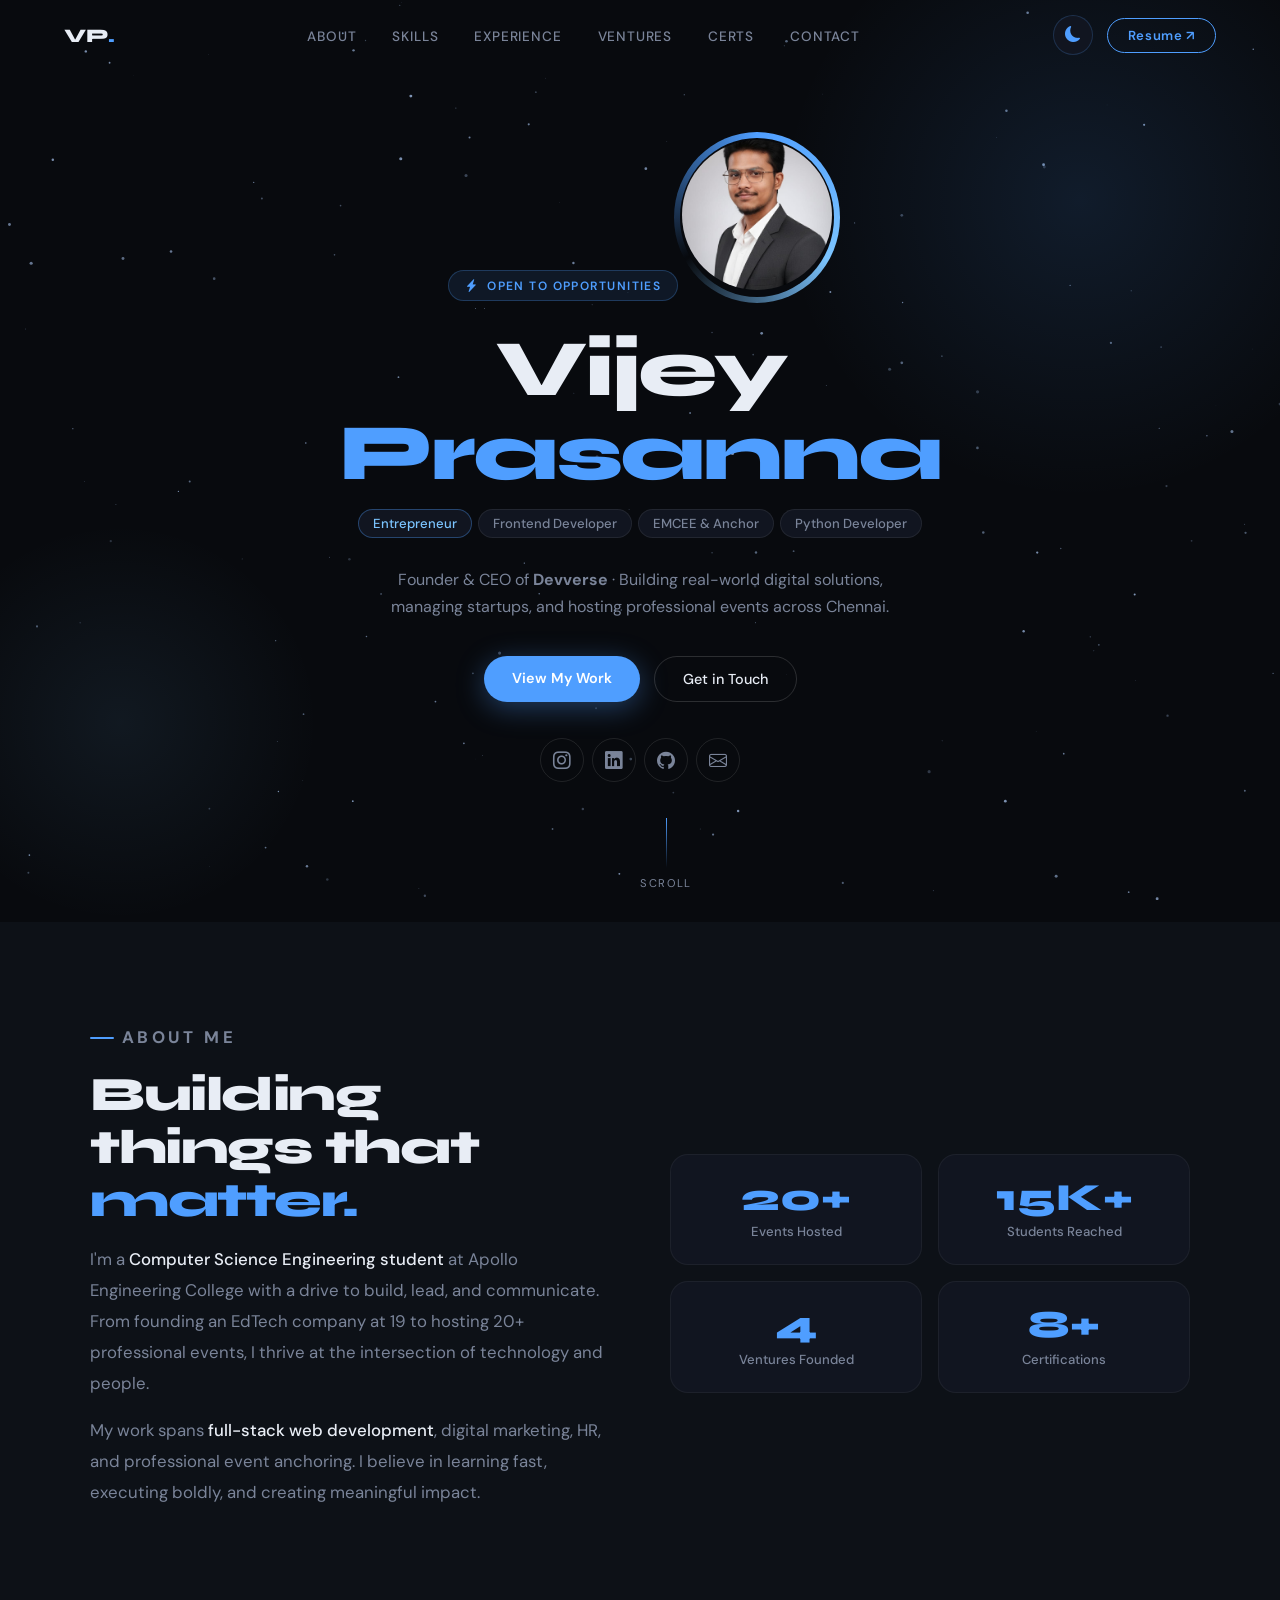
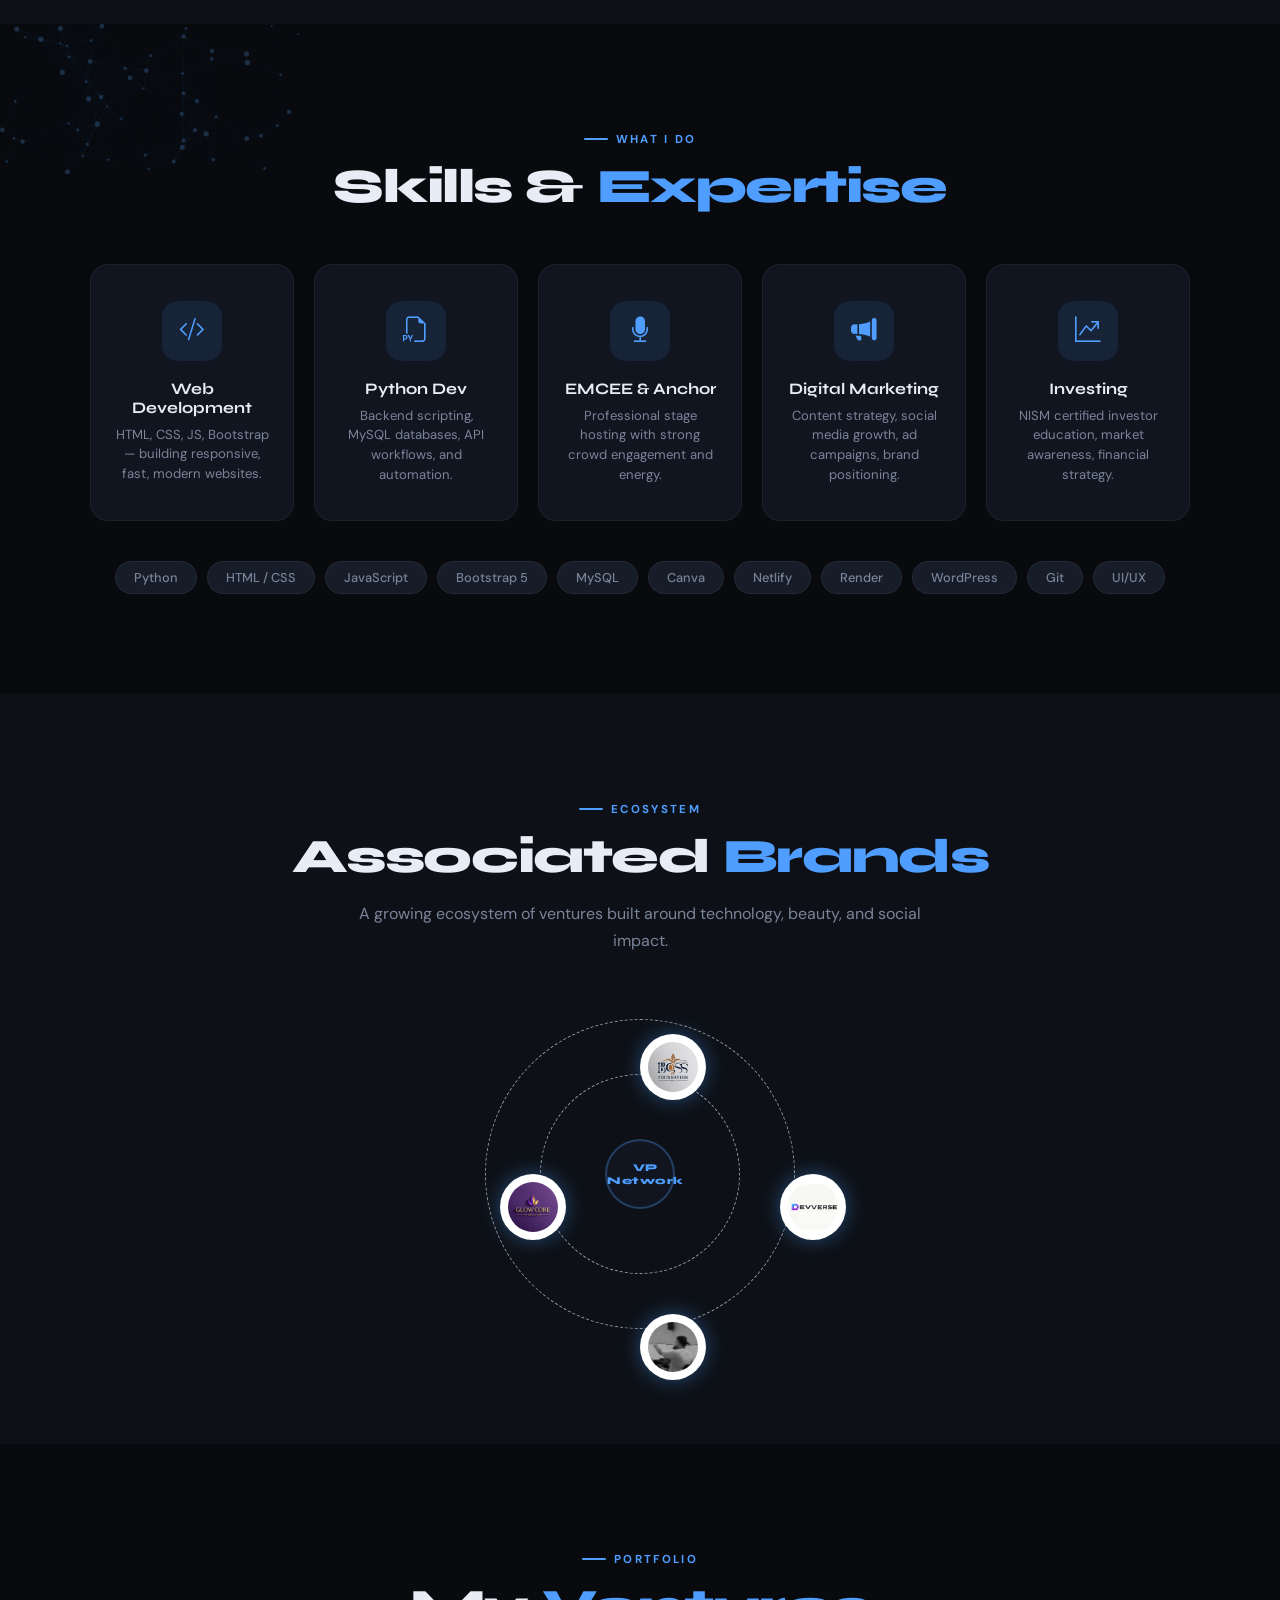
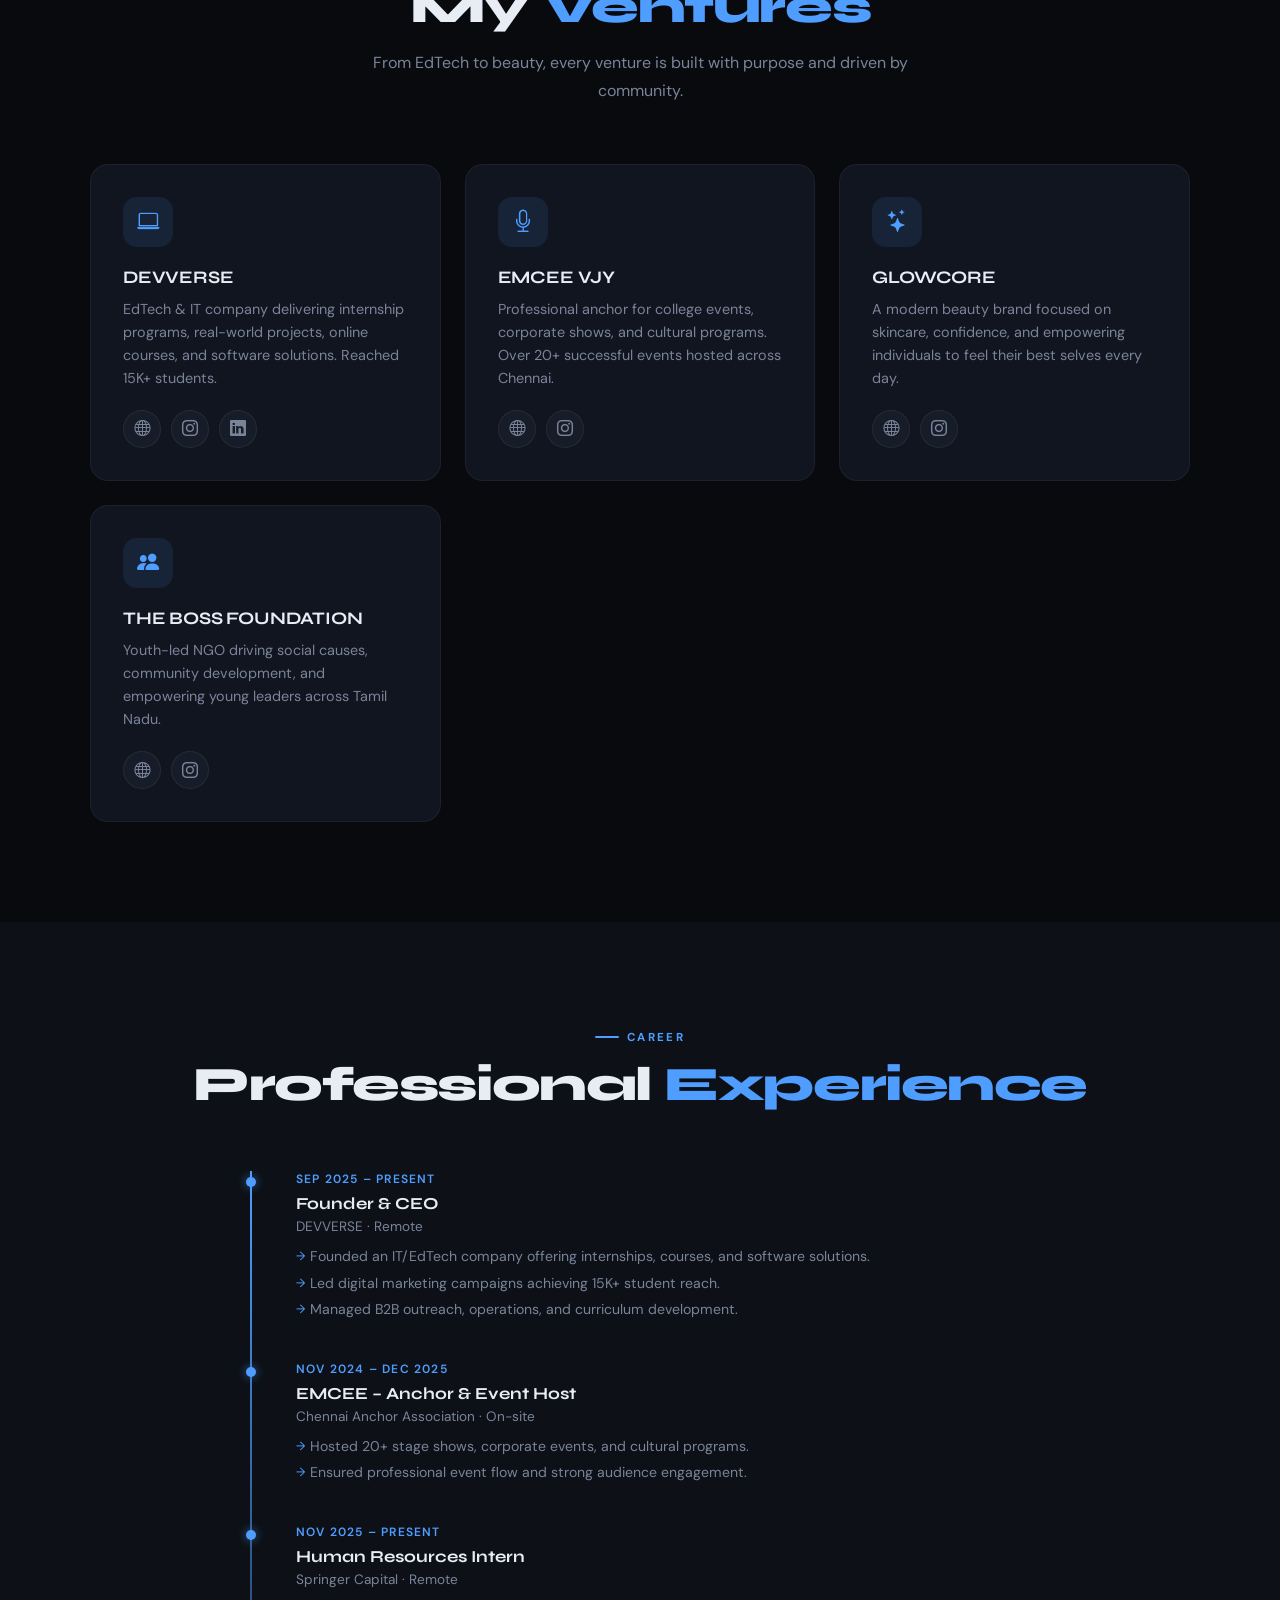
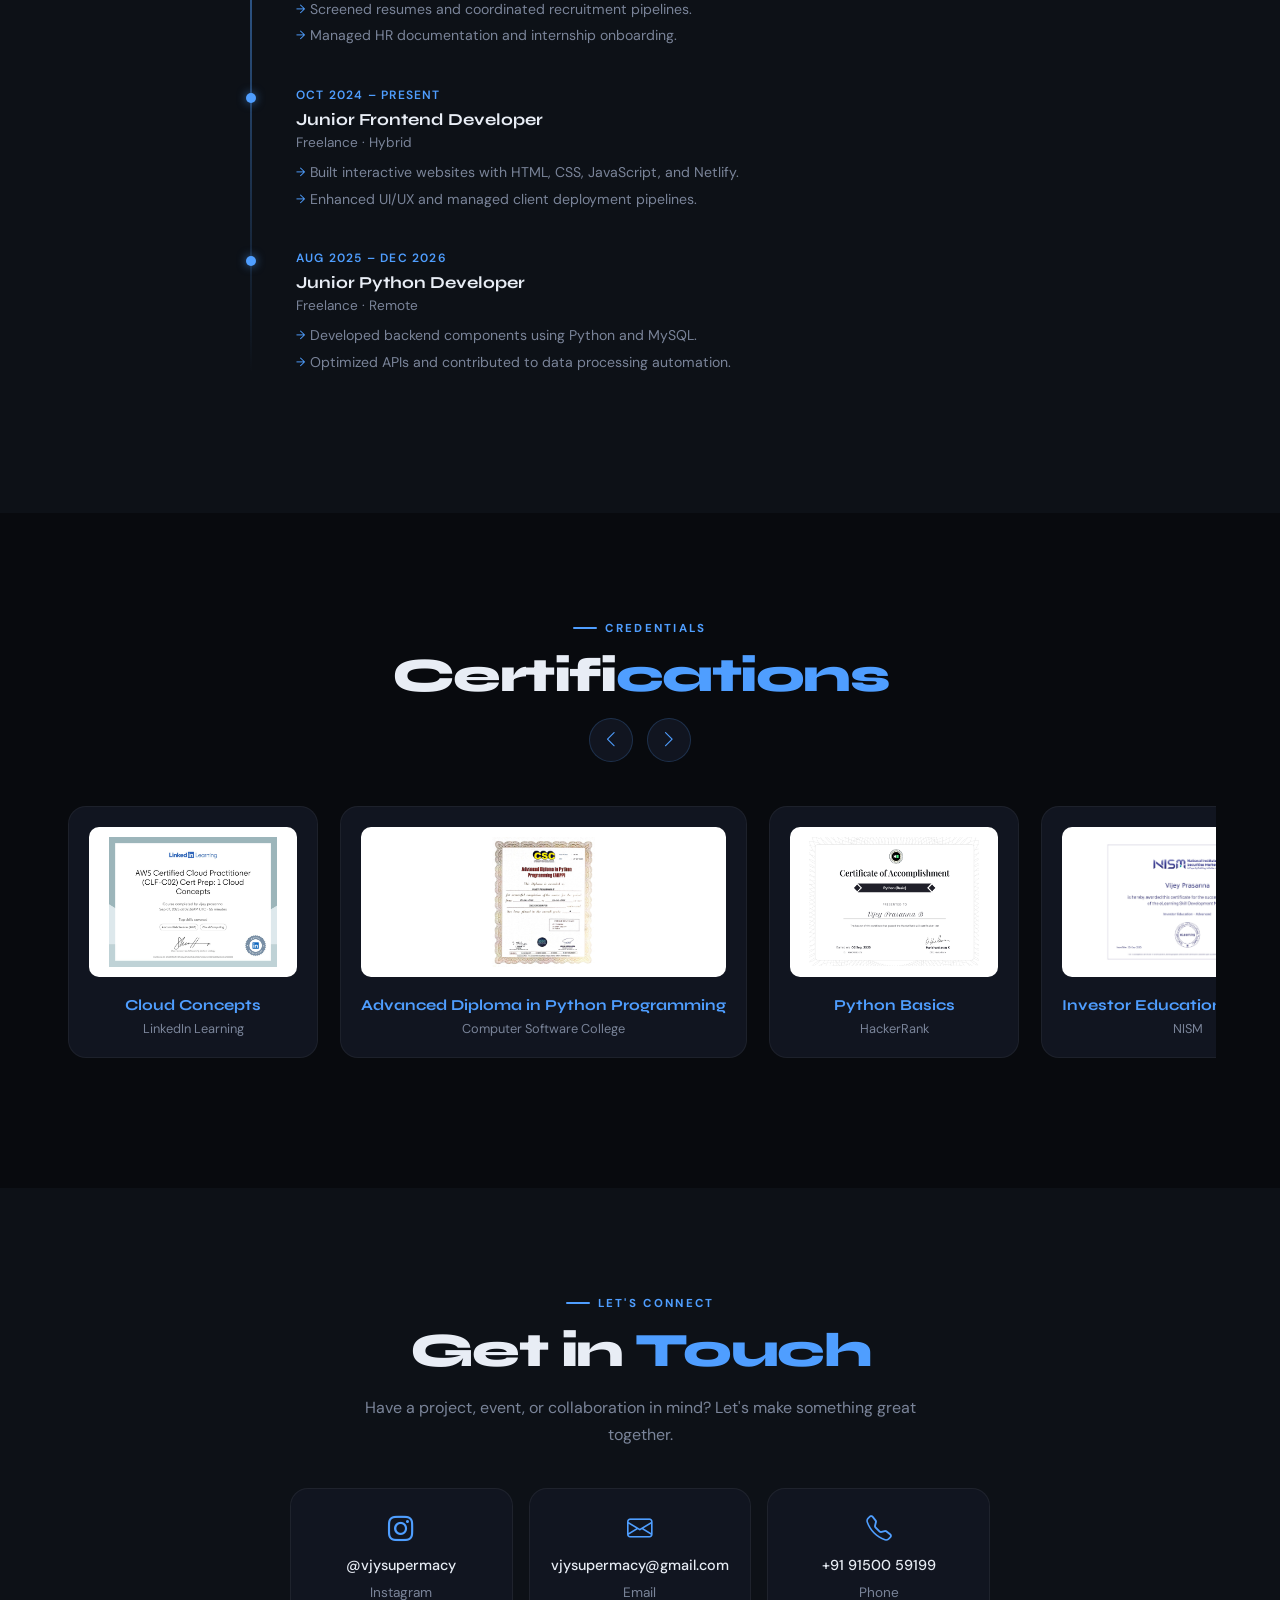
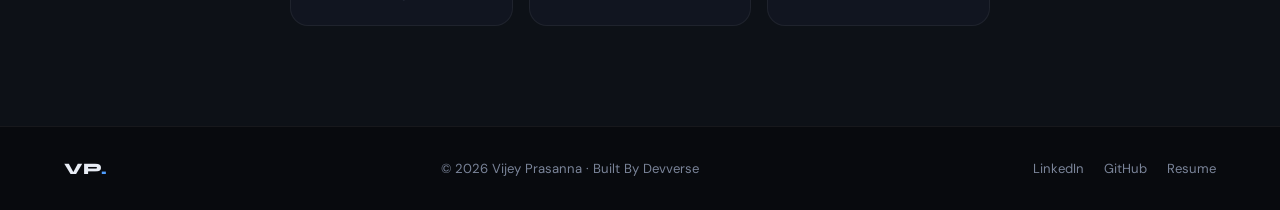
==== commit 53a26ae8: "Update favicon and meta description in index.html" ====
--- a/index.html
+++ b/index.html
@@ -4,8 +4,8 @@
 <meta charset="UTF-8" />
 <meta name="viewport" content="width=device-width, initial-scale=1.0" />
 <title>Vijey Prasanna | Portfolio</title>
-<meta name="description" content="Vijey Prasanna – Developer, Founder of Devverse, EMCEE. Portfolio website.">
-<link rel="icon" href="images/vijey.jpeg">
+<meta name="description" content=" Vijey Prasanna – Developer, Founder of Devverse, EMCEE. Portfolio website.">
+<link rel="icon" href="images/vijey-prasanna.jpeg">
 <link href="https://cdn.jsdelivr.net/npm/bootstrap-icons@1.11.3/font/bootstrap-icons.css" rel="stylesheet">
 <link href="https://fonts.googleapis.com/css2?family=Syne:wght@400;600;700;800&family=DM+Sans:ital,wght@0,300;0,400;0,500;1,300&display=swap" rel="stylesheet">
 <style>
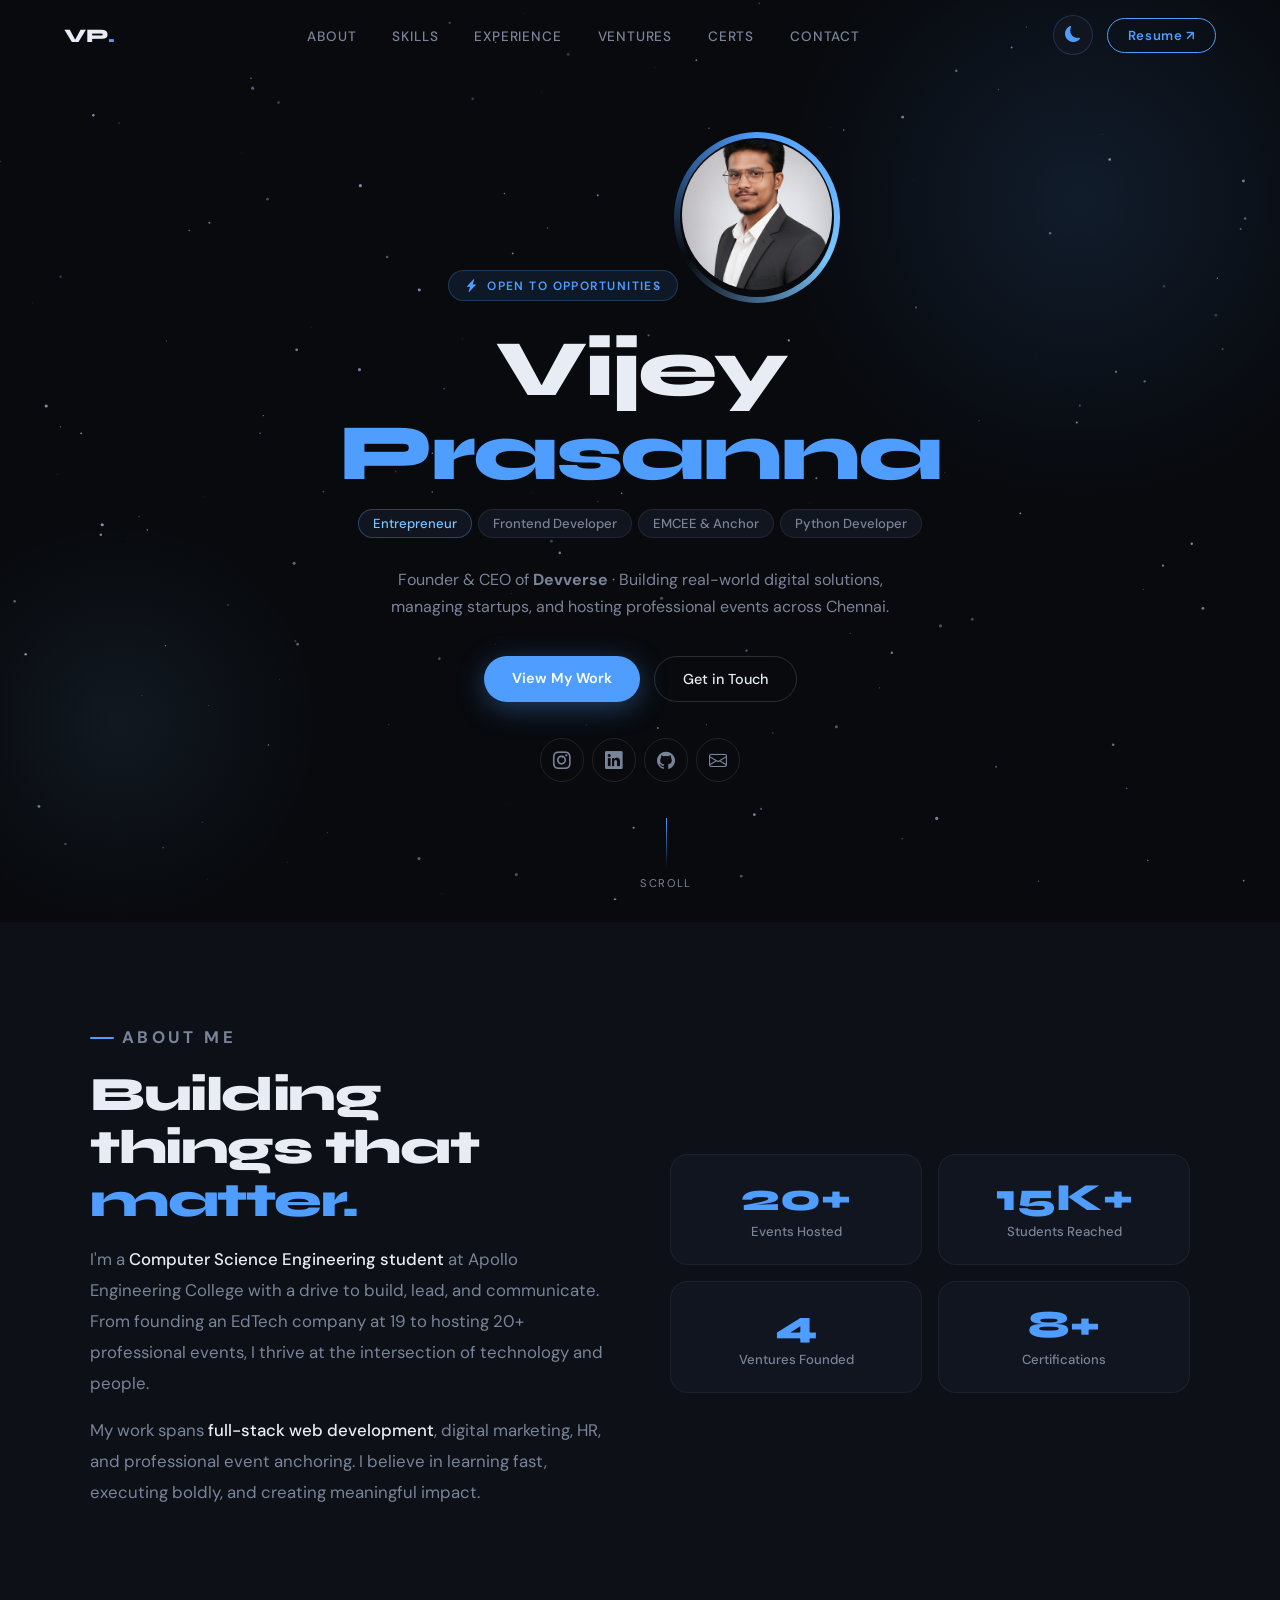
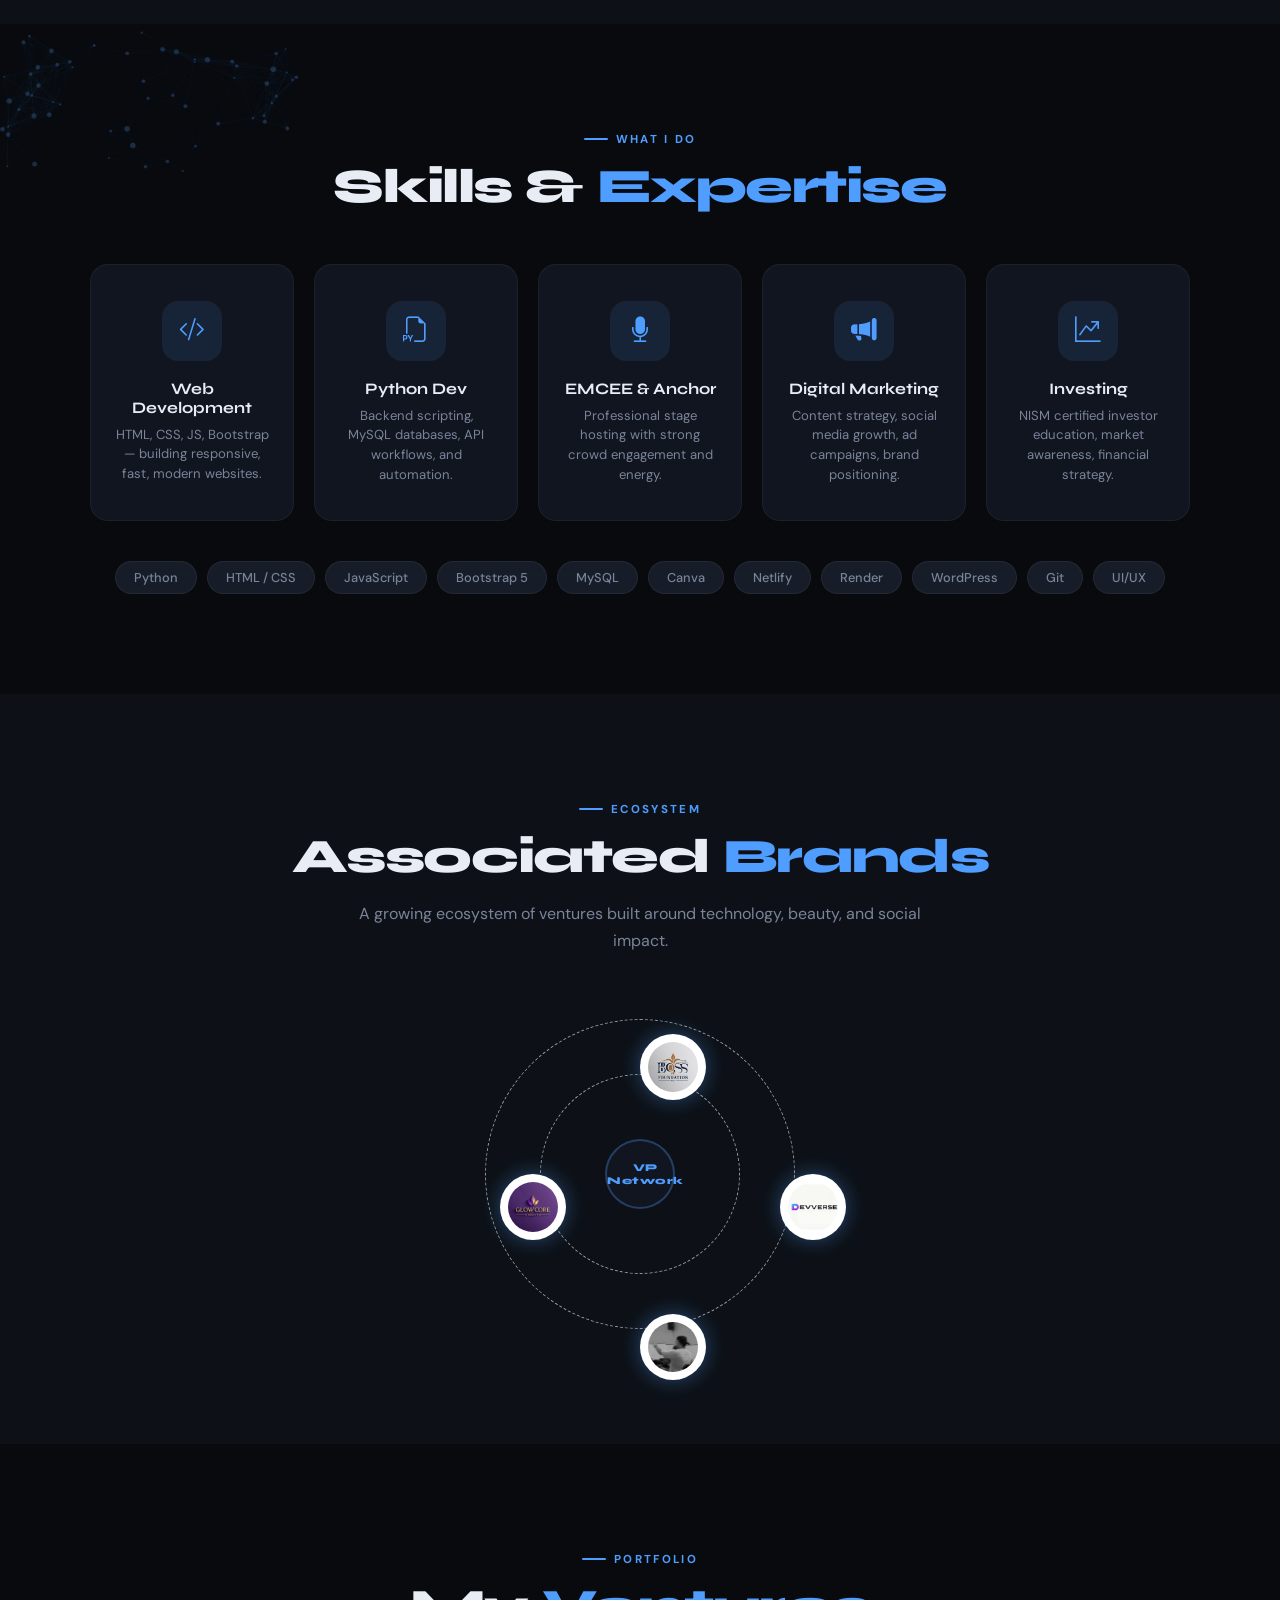
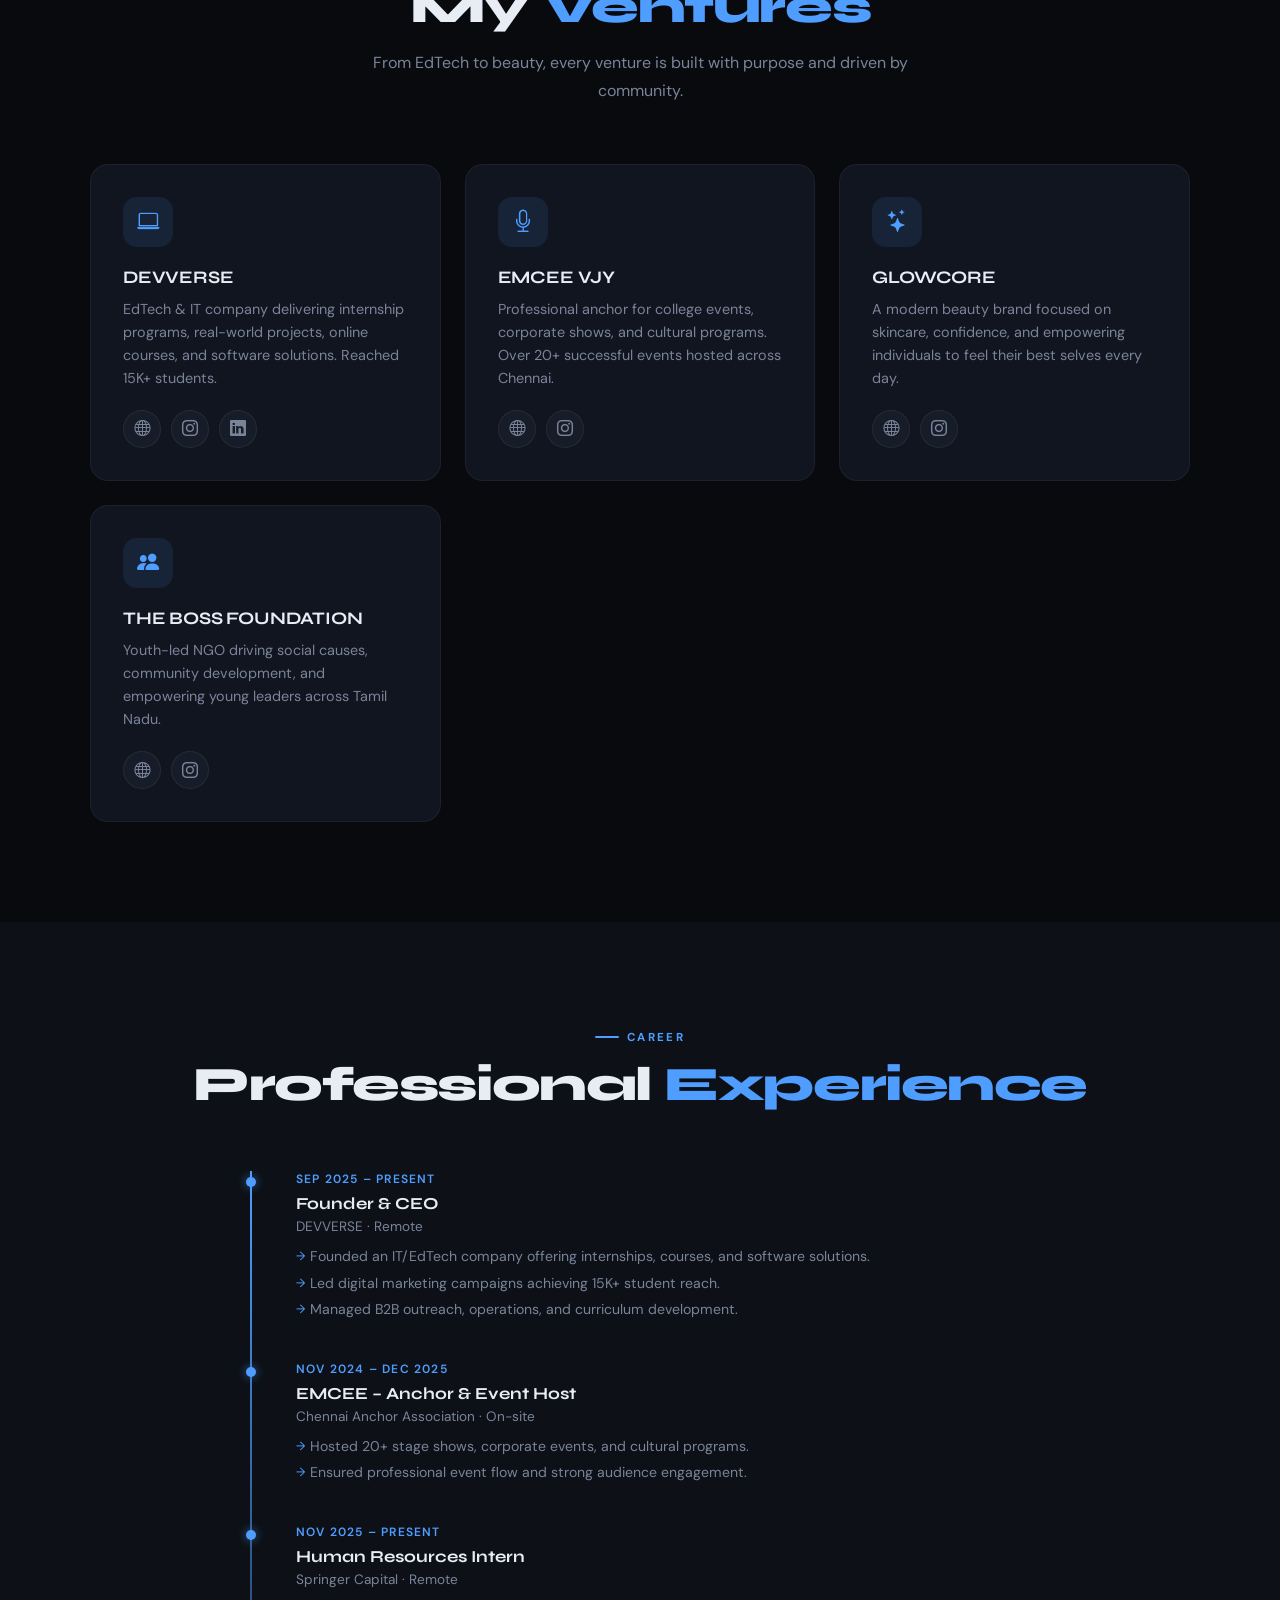
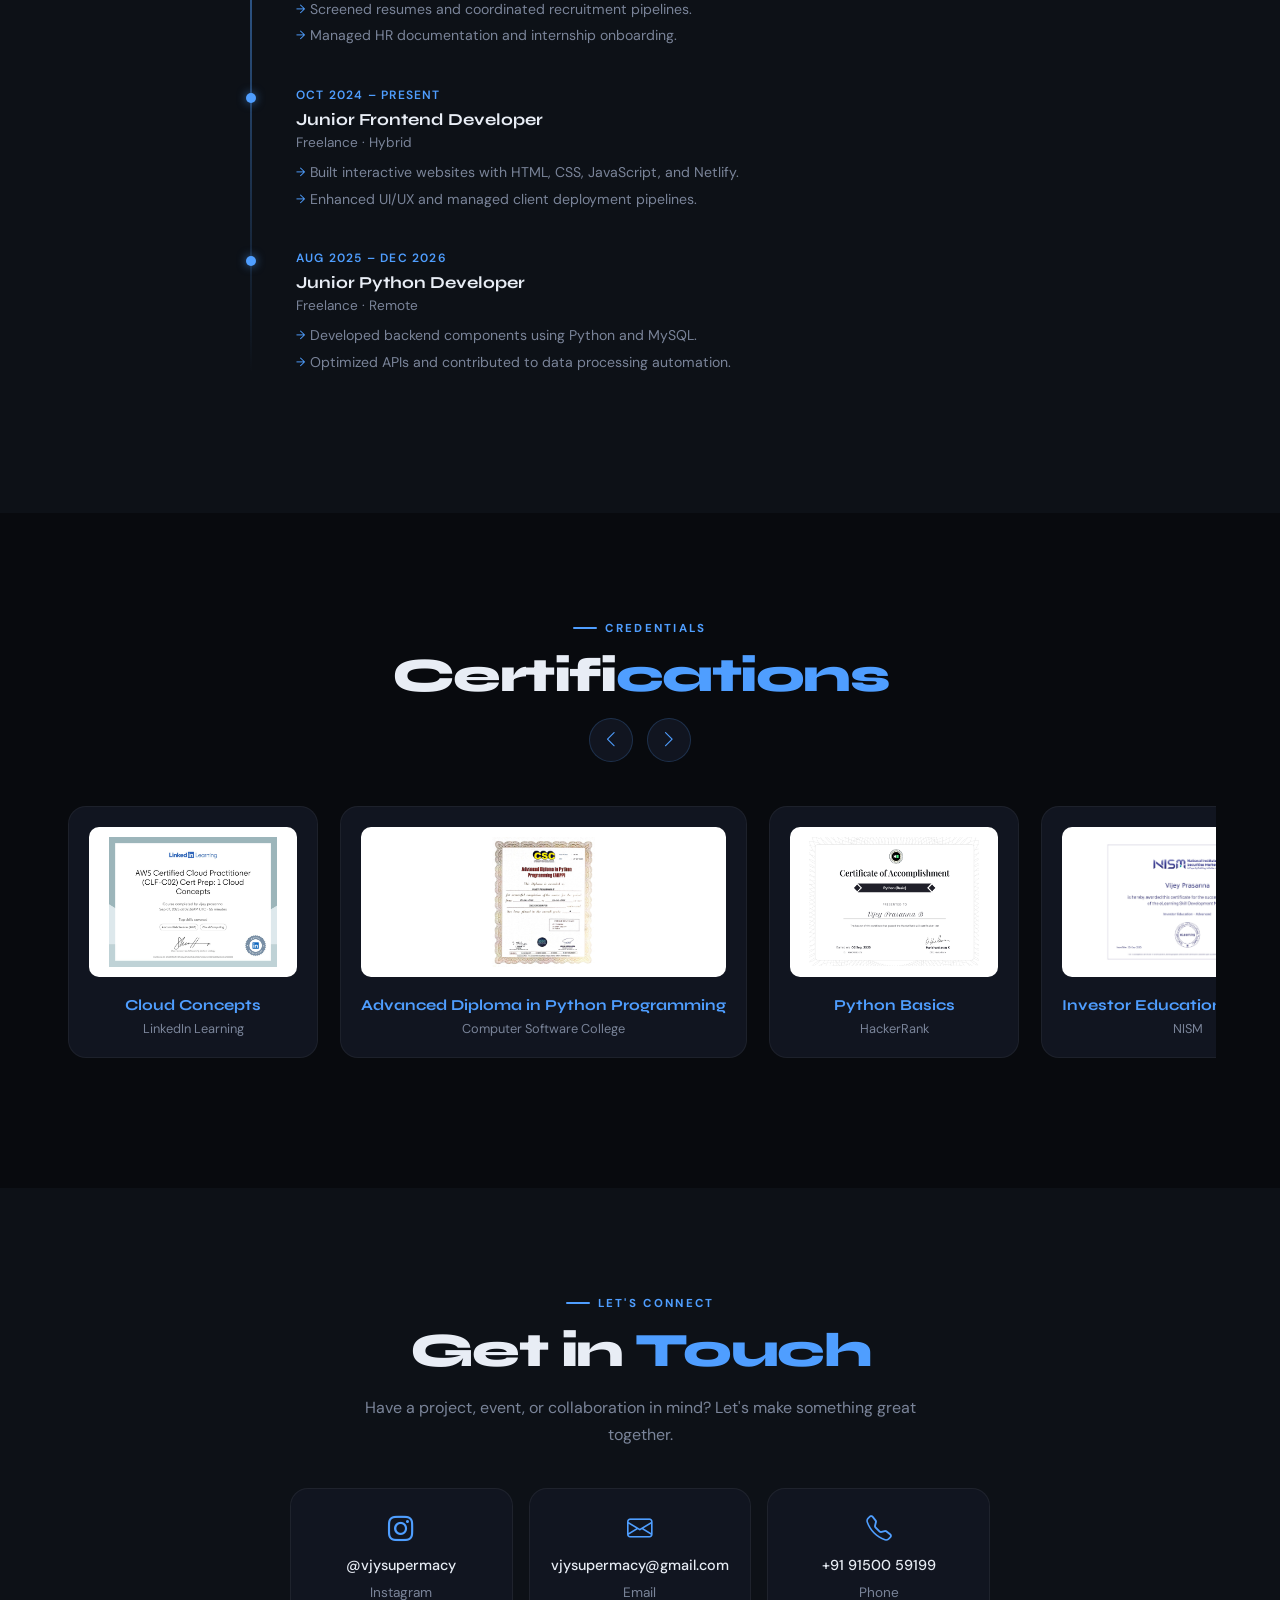
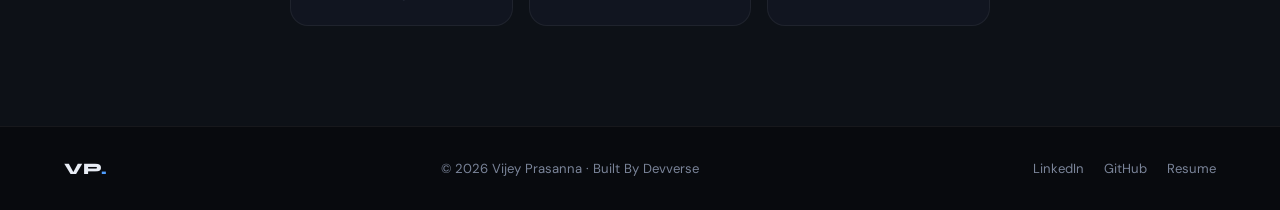
==== commit 15c67398: "Update profile image filename in index.html" ====
--- a/index.html
+++ b/index.html
@@ -952,7 +952,7 @@
     <div class="hero-badge"><i class="bi bi-lightning-charge-fill"></i> Open to Opportunities</div>
     
     <div class="avatar-wrap">
-      <img src="images/vijey.jpeg" class="profile" alt="Vijey Prasanna">
+      <img src="images/vijey-prasanna.jpeg" class="profile" alt="Vijey Prasanna">
     </div>
 
     <h1 class="hero-title">Vijey <span class="accent">Prasanna</span></h1>
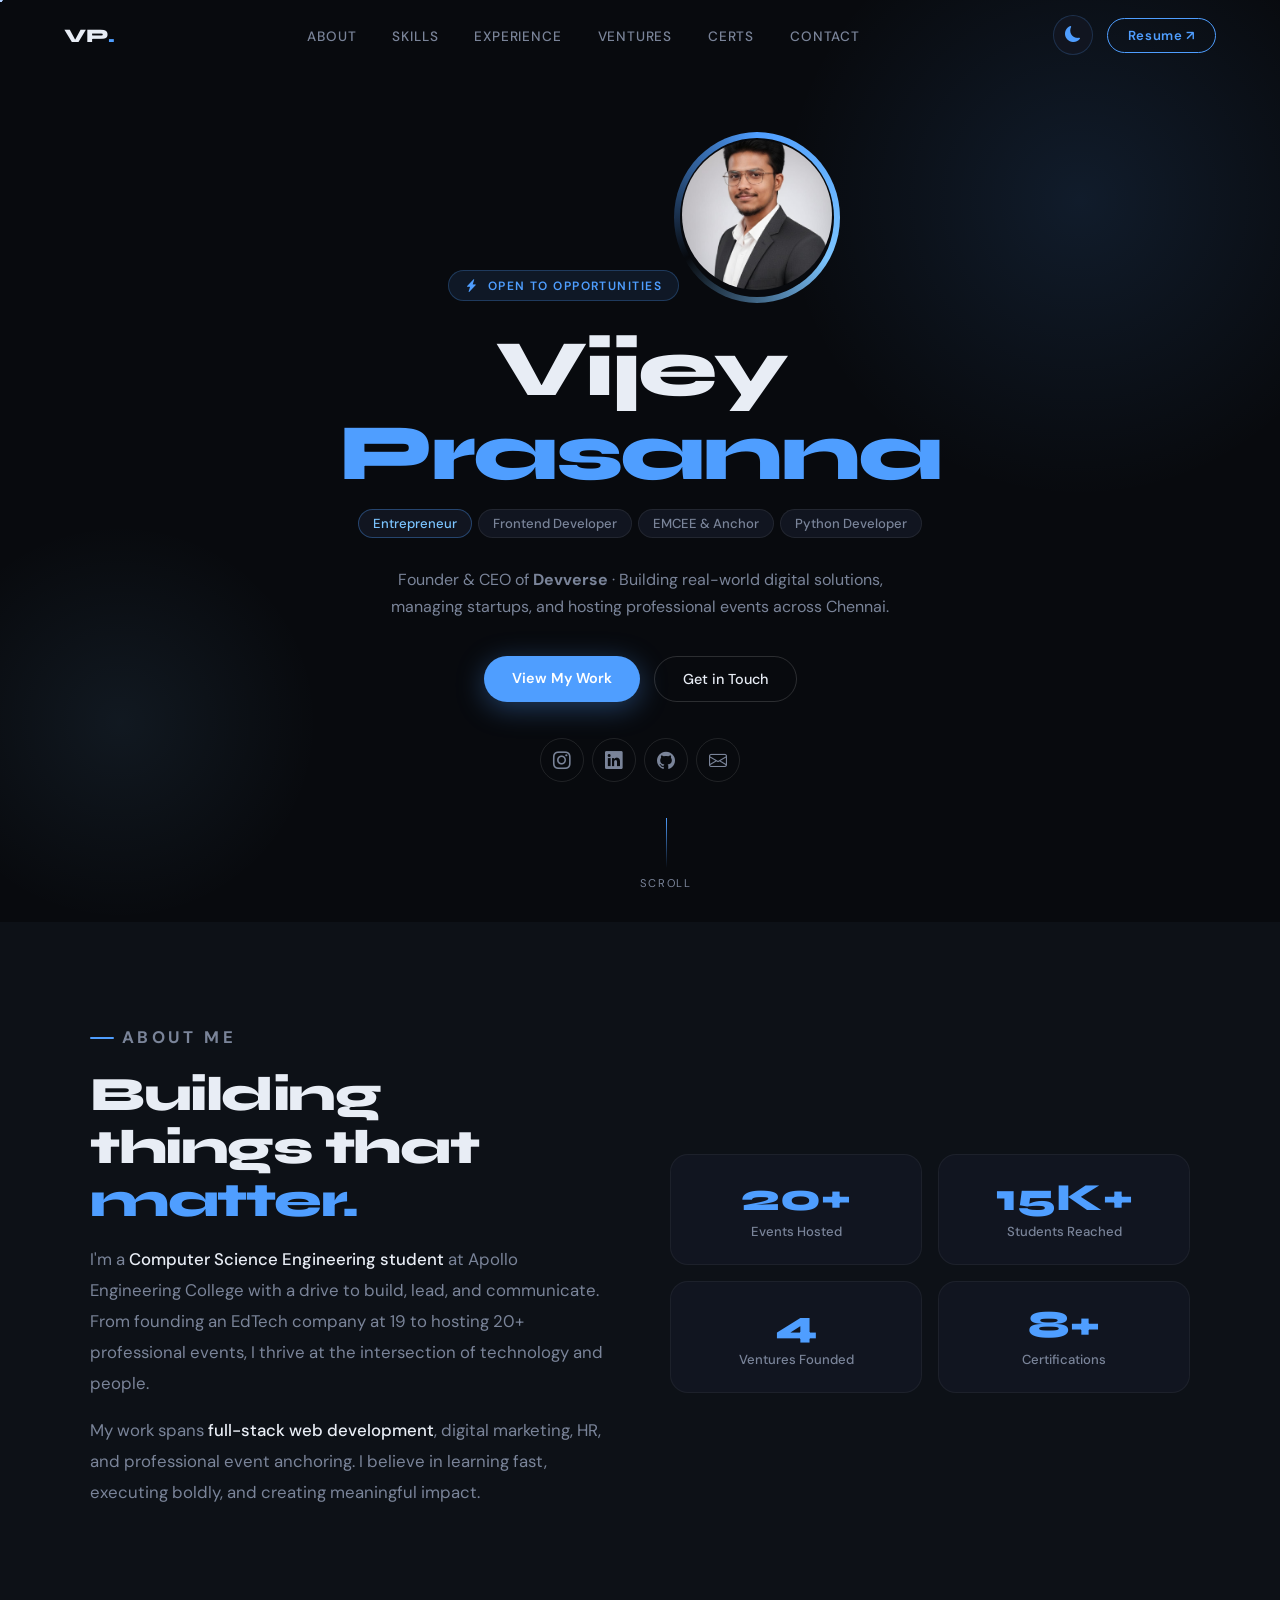
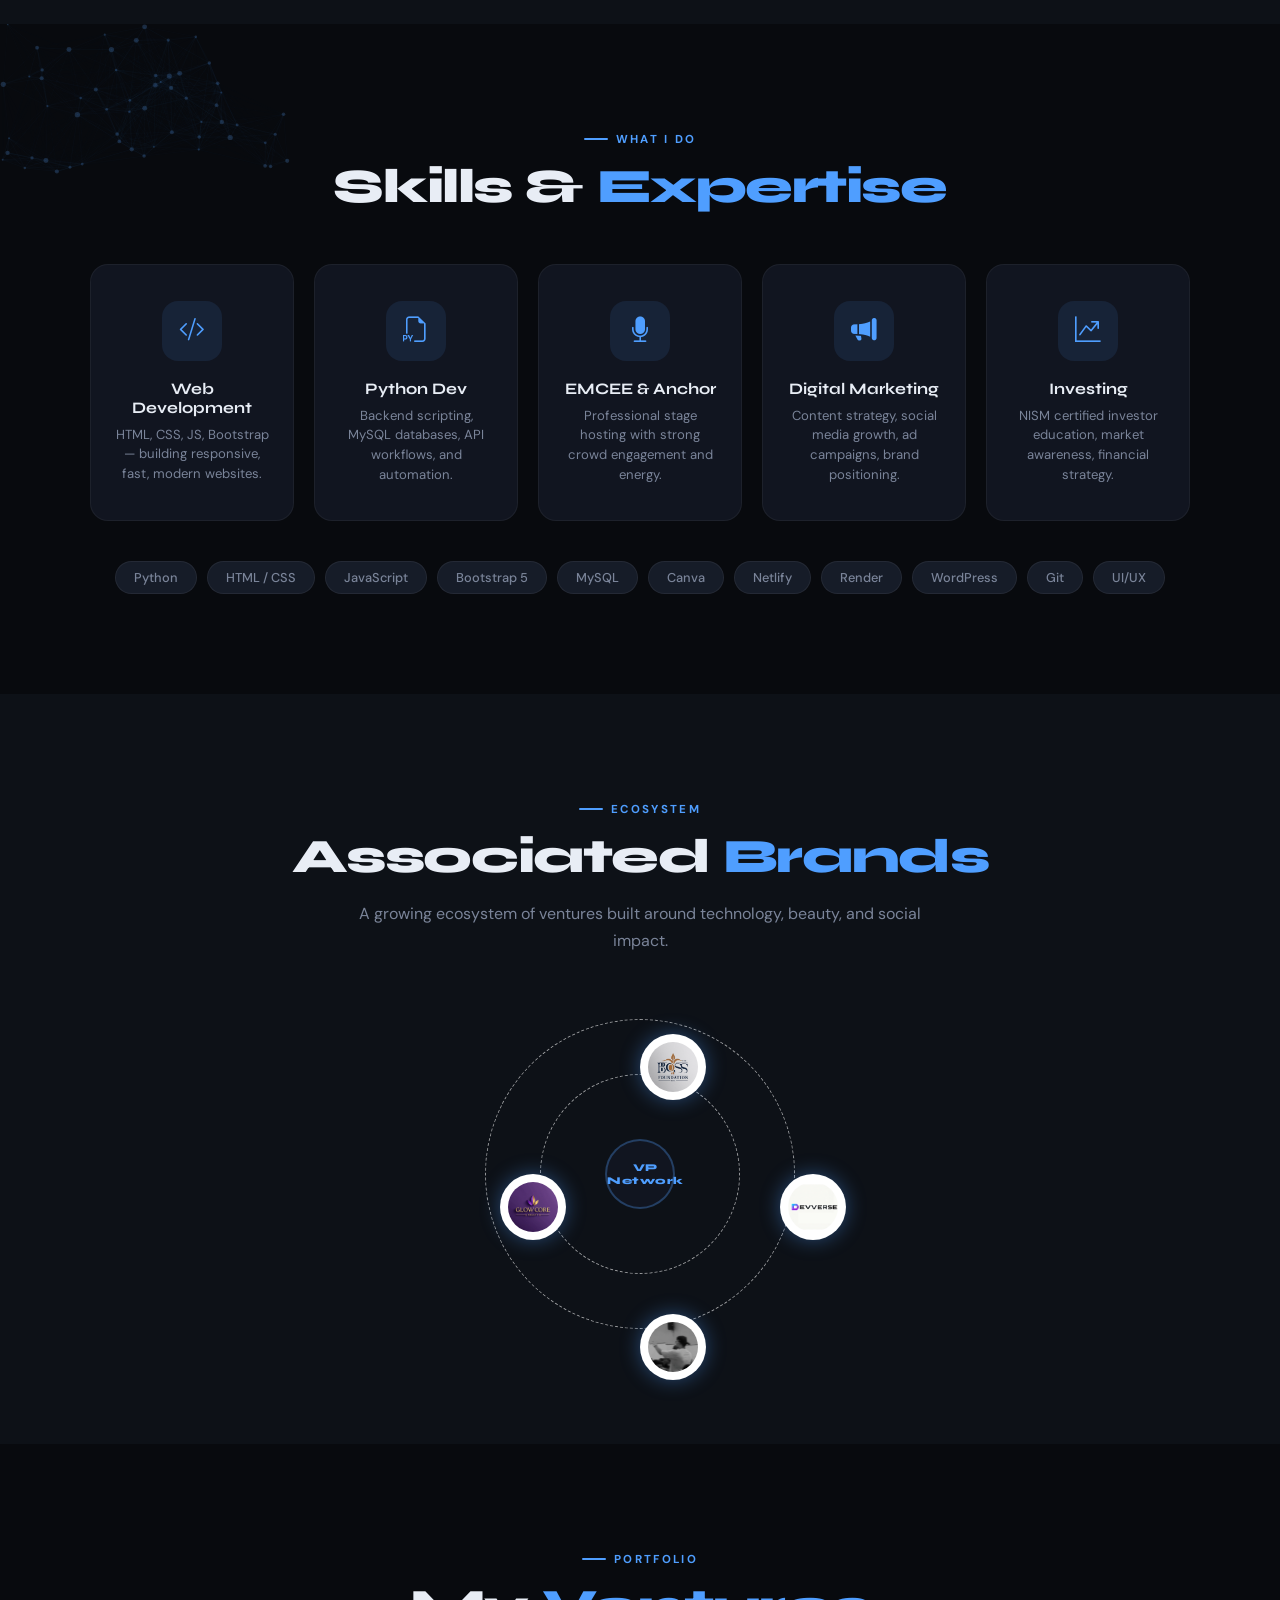
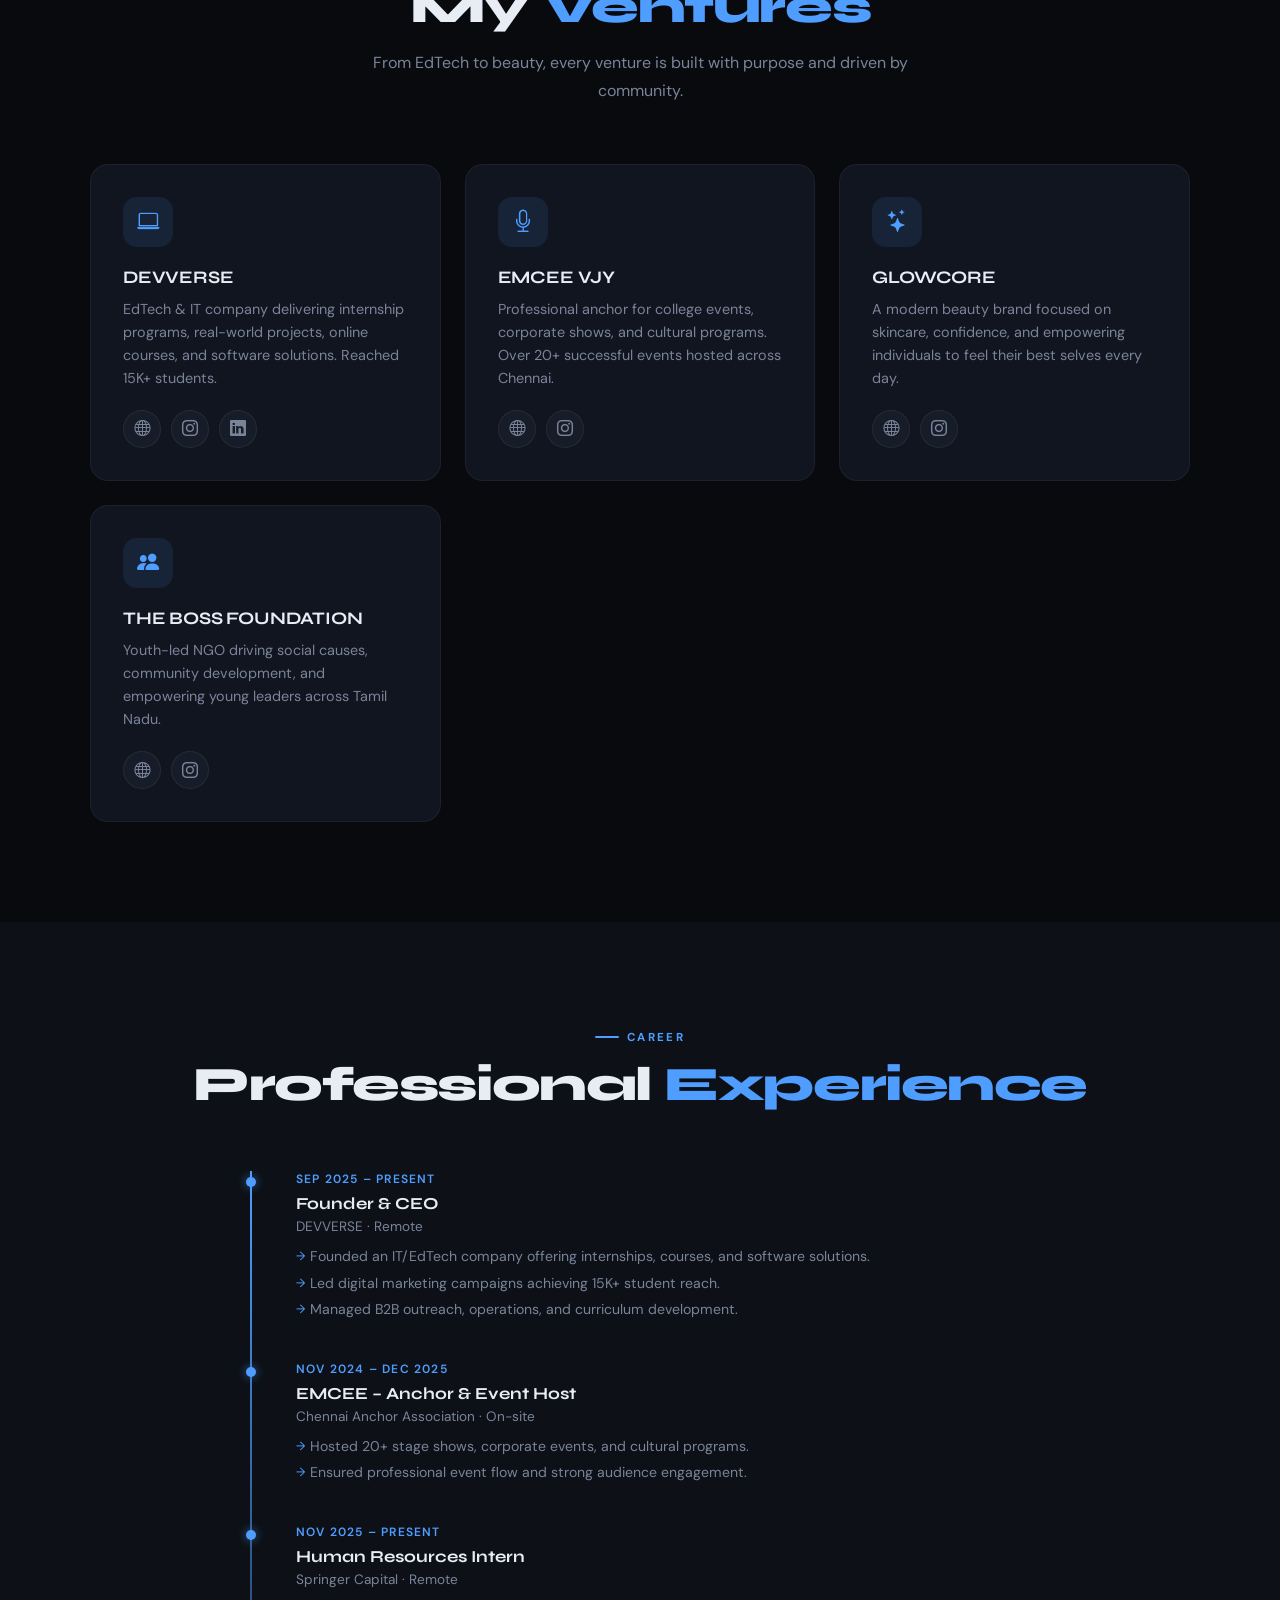
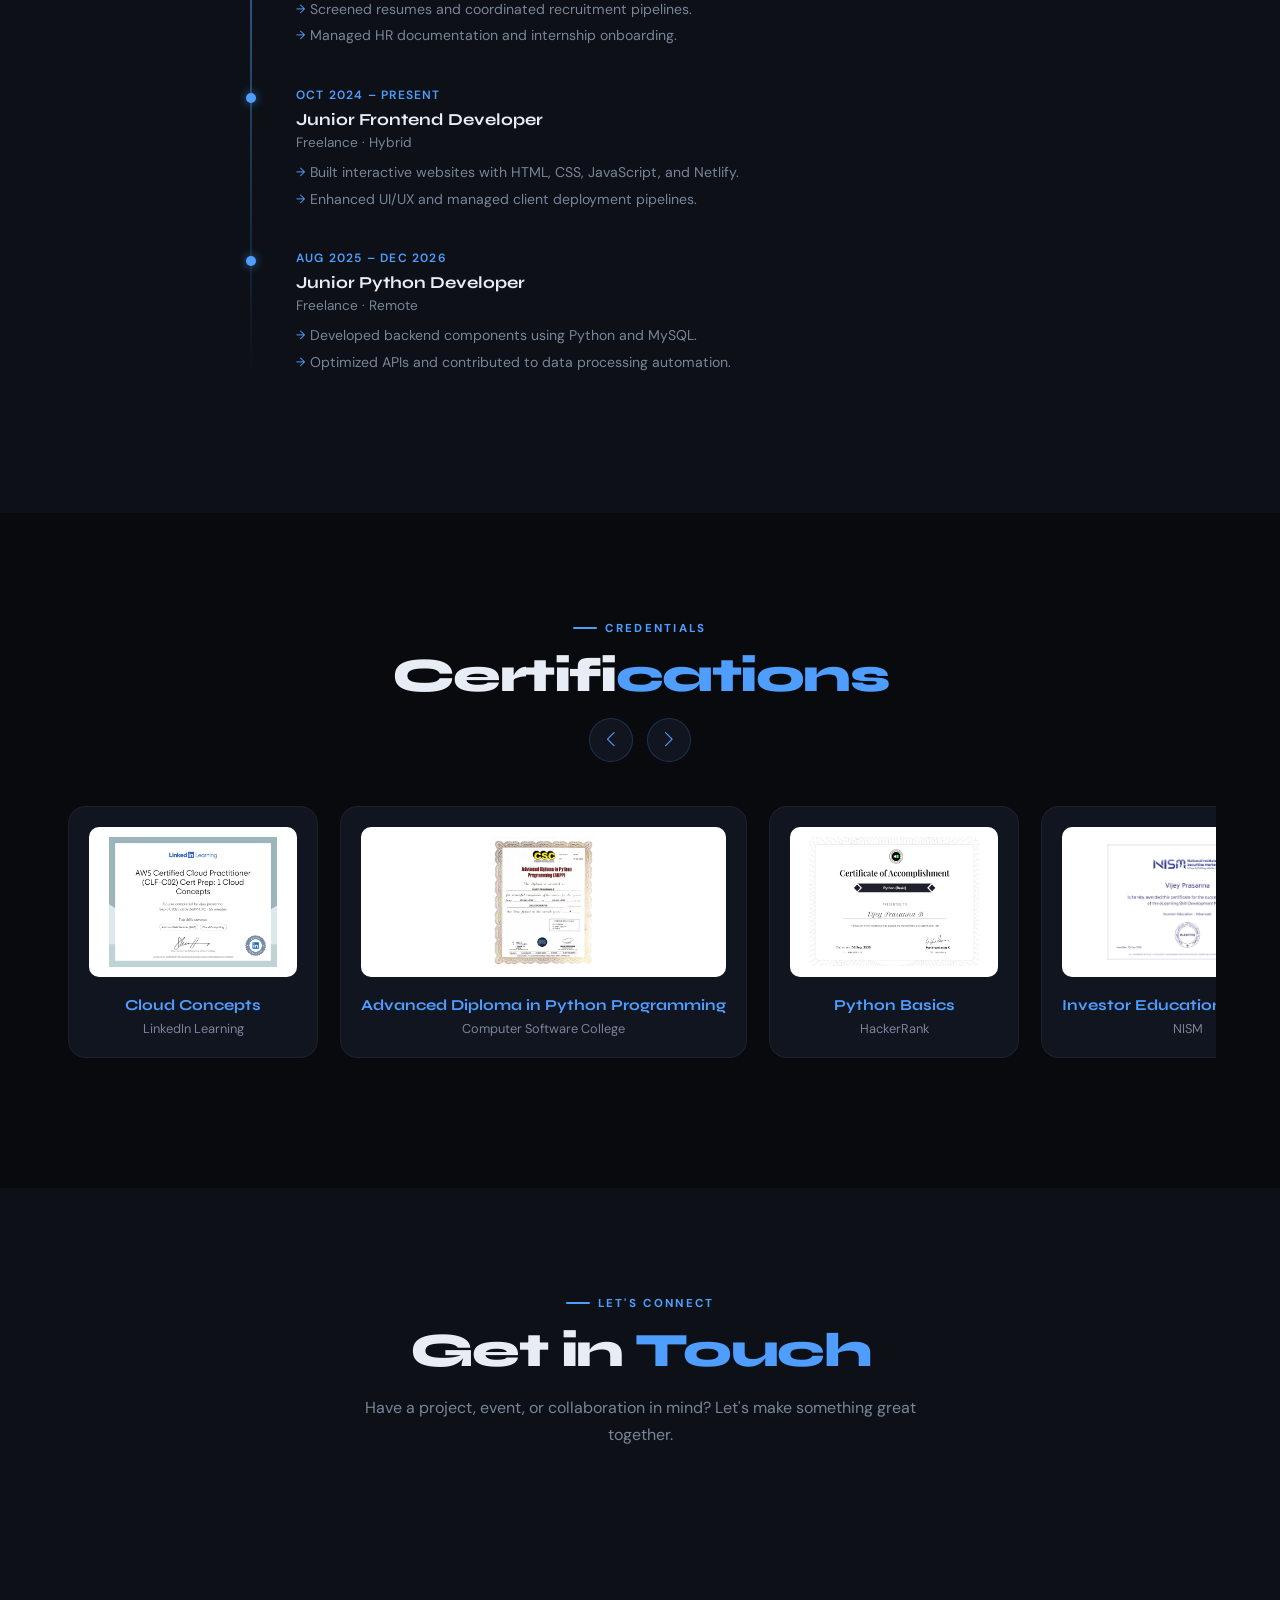
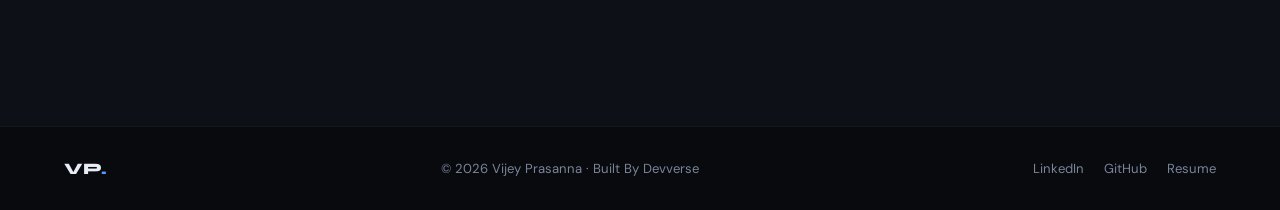
==== commit 8d84a847: "Enhance index.html with structured data and SEO meta tags Added structured data for personal informa" ====
--- a/index.html
+++ b/index.html
@@ -1,10 +1,55 @@
 <!DOCTYPE html>
 <html lang="en">
 <head>
+   <script type="application/ld+json">
+{
+  "@context": "https://schema.org",
+  "@type": "Person",
+  "name": "Vijey Prasanna",
+  "url": "https://vijey-prasanna.onrender.com",
+  "image": "https://vijey-prasanna.onrender.com/images/vijey-prasanna.jpeg",
+  "jobTitle": "Founder & Entrepreneur",
+  "description": "Founder of Devverse, Boss Foundation, and Glowcore Beauty. Computer Science student at Apollo Engineering College.",
+  "sameAs": [
+    "https://www.instagram.com/vjysupermacy",
+    "https://www.linkedin.com/in/vijey-prasanna",
+    "https://devverse1.in"
+  ],
+  "worksFor": [
+    {
+      "@type": "Organization",
+      "name": "Devverse",
+      "url": "https://devverse1.in"
+    },
+    {
+      "@type": "Organization",
+      "name": "Boss Foundation"
+      "url": "https://bossfdn.netlify.app"
+    },
+    {
+      "@type": "Organization",
+      "name": "Glowcore Beauty"
+      "url": "https://glowcoreltd.onrender.com"
+    }
+  ]
+}
+</script>
 <meta charset="UTF-8" />
 <meta name="viewport" content="width=device-width, initial-scale=1.0" />
 <title>Vijey Prasanna | Portfolio</title>
 <meta name="description" content=" Vijey Prasanna – Developer, Founder of Devverse, EMCEE. Portfolio website.">
+   <meta name="keywords" content="Vijey Prasanna, Devverse, Boss Foundation, Glowcore Beauty, EdTech, Entrepreneur, Chennai">
+<meta property="og:title" content="Vijey Prasanna | Founder & Entrepreneur">
+<meta property="og:description" content="Founder of Devverse, Boss Foundation, and Glowcore Beauty. Computer Science student at Apollo Engineering College.">
+<meta property="og:image" content="https://vijey-prasanna.onrender.com/images/vijey-prasanna.jpeg">
+<meta property="og:url" content="https://vijey-prasanna.onrender.com">
+<meta property="og:type" content="website">
+<meta name="twitter:card" content="summary_large_image">
+<meta name="twitter:title" content="Vijey Prasanna | Founder & Entrepreneur">
+<meta name="twitter:description" content="Founder of Devverse, Boss Foundation, and Glowcore Beauty.">
+<meta name="twitter:image" content="https://vijey-prasanna.onrender.com/images/vijey-prasanna.jpeg">
+<meta name="robots" content="index, follow">
+<link rel="canonical" href="https://vijey-prasanna.onrender.com">
 <link rel="icon" href="images/vijey-prasanna.jpeg">
 <link href="https://cdn.jsdelivr.net/npm/bootstrap-icons@1.11.3/font/bootstrap-icons.css" rel="stylesheet">
 <link href="https://fonts.googleapis.com/css2?family=Syne:wght@400;600;700;800&family=DM+Sans:ital,wght@0,300;0,400;0,500;1,300&display=swap" rel="stylesheet">
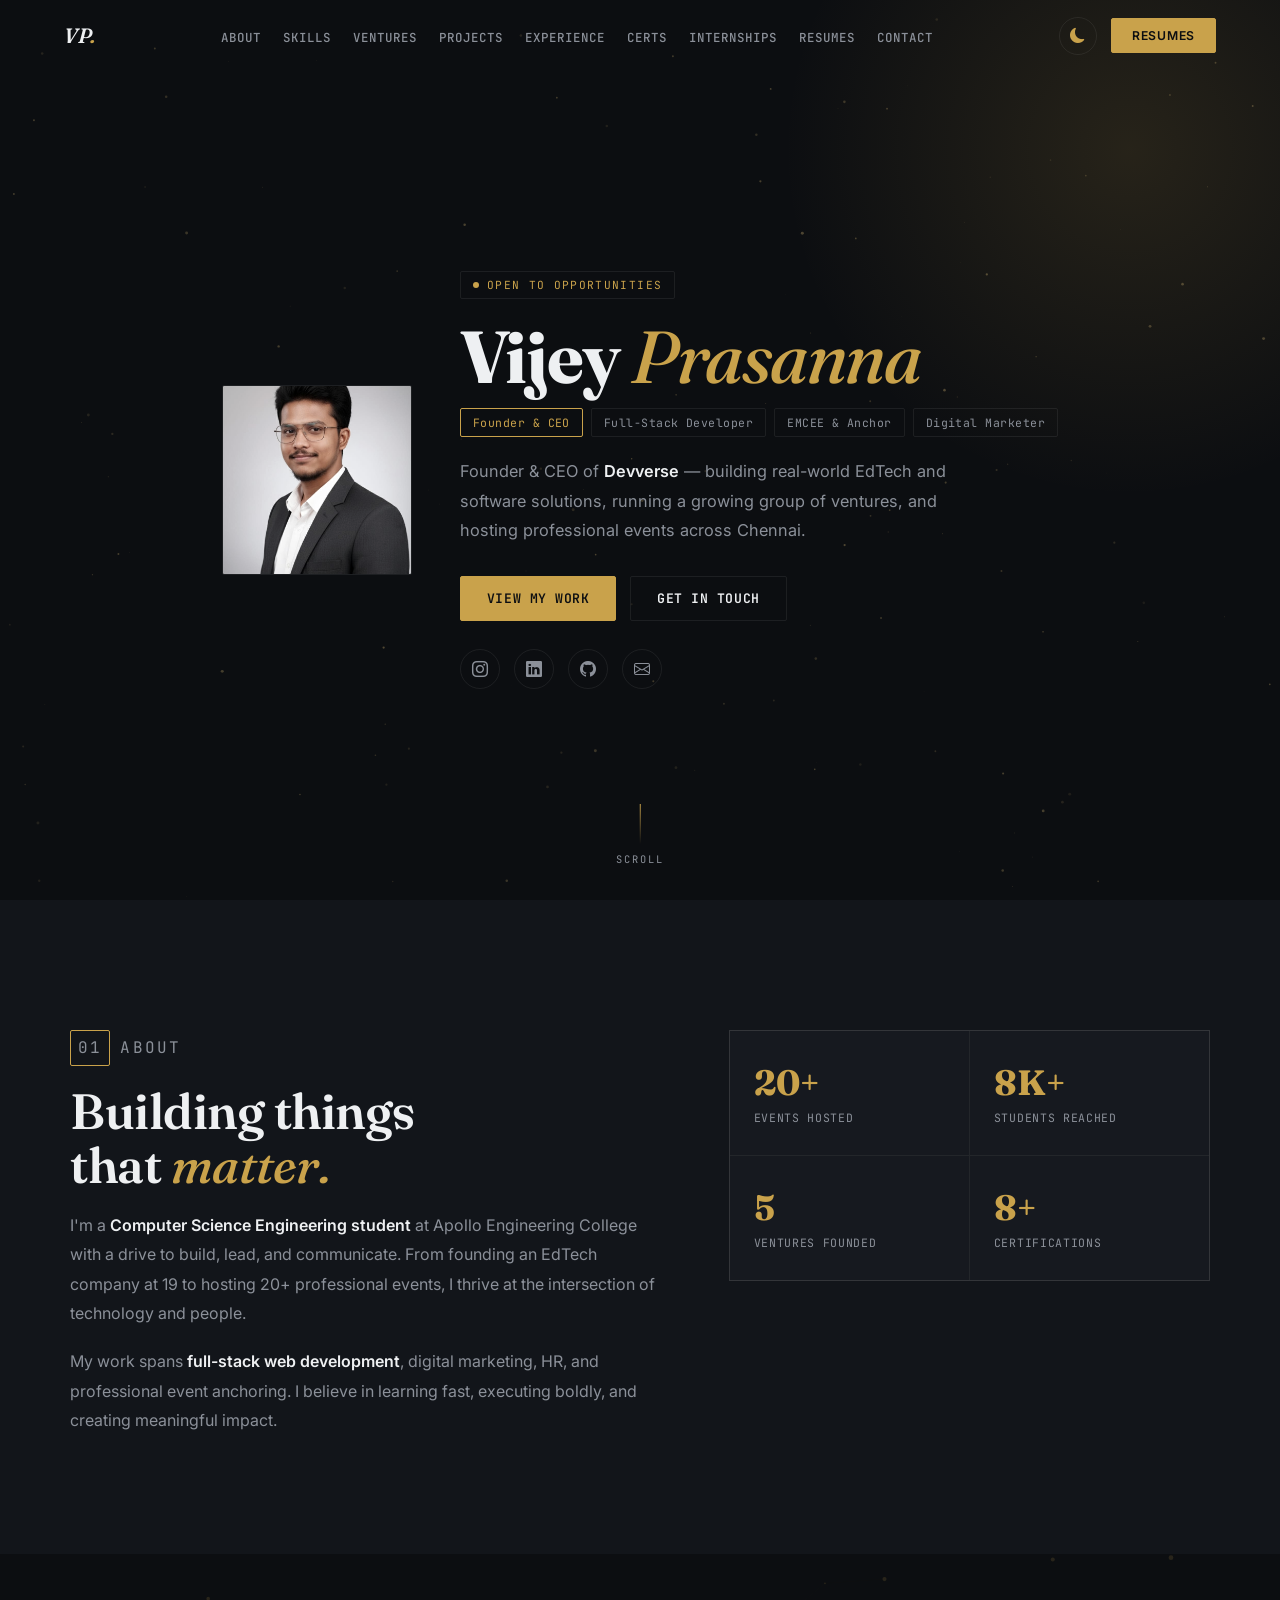
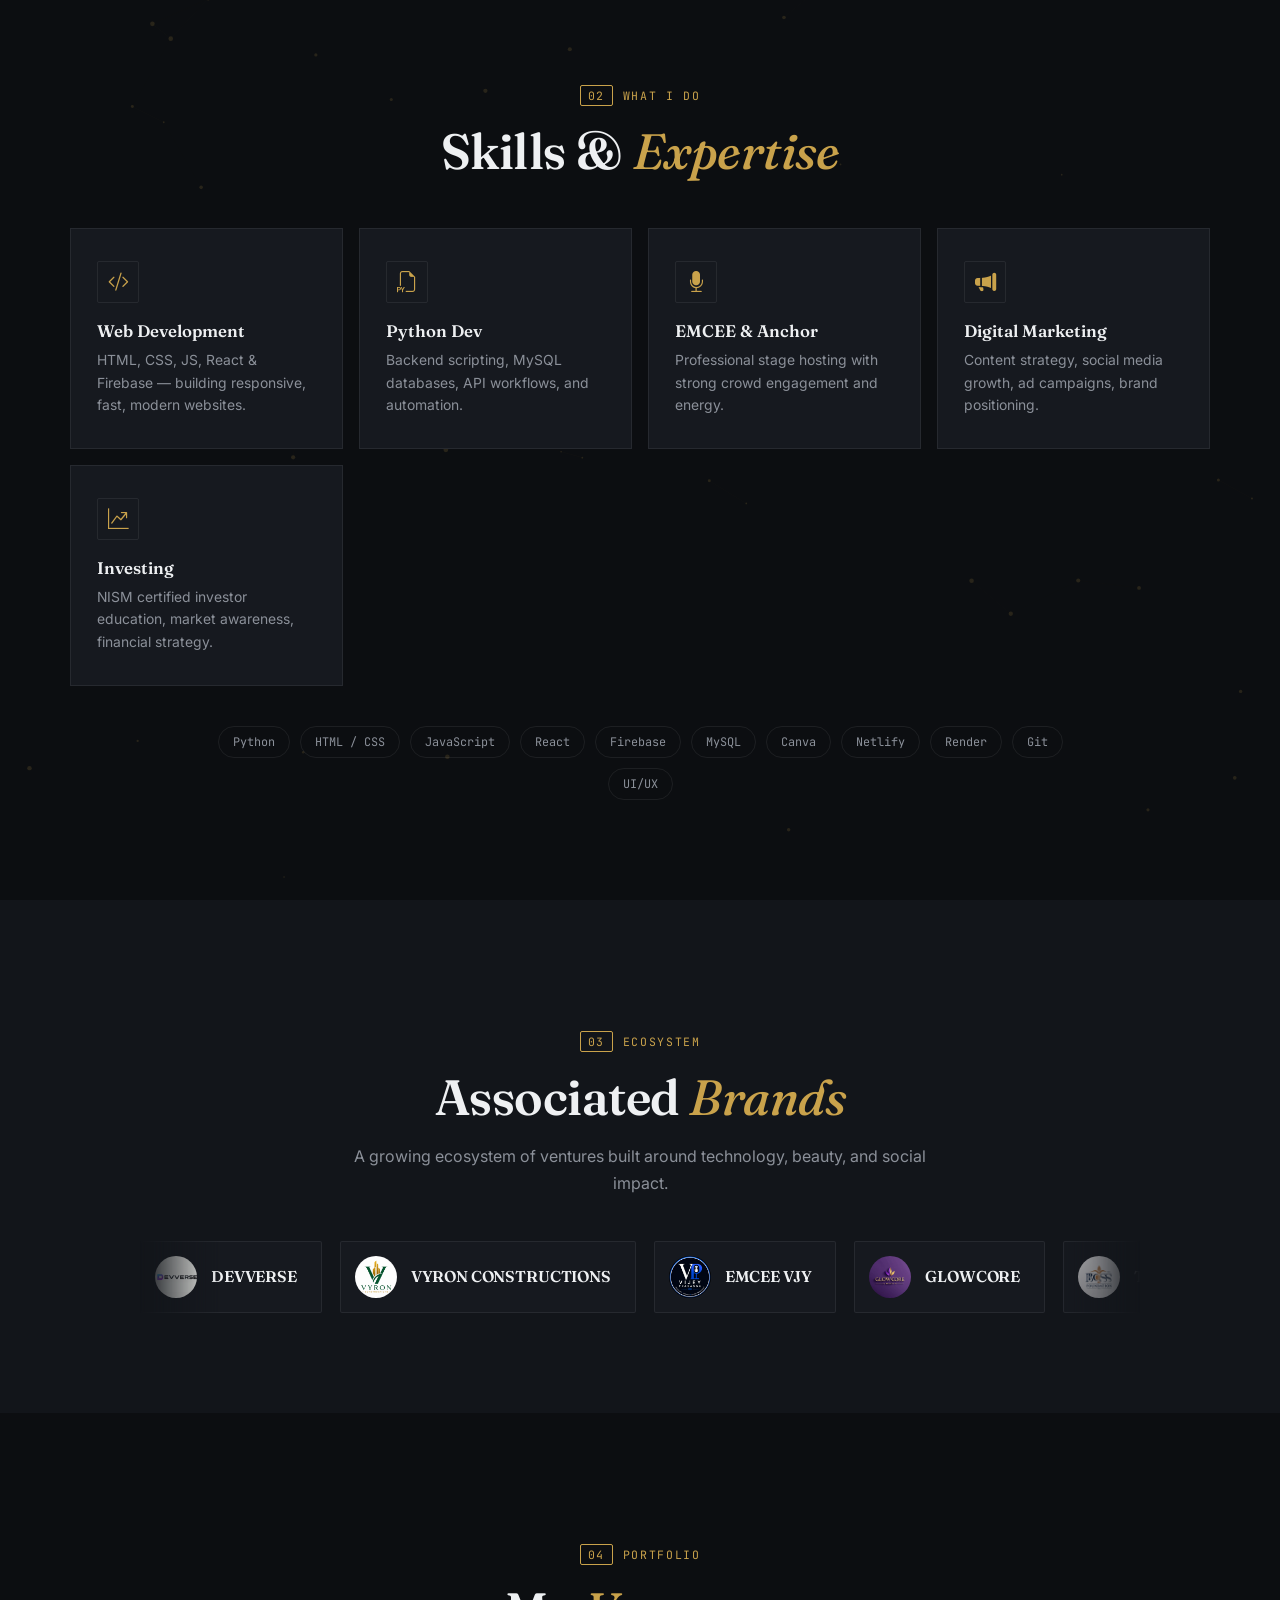
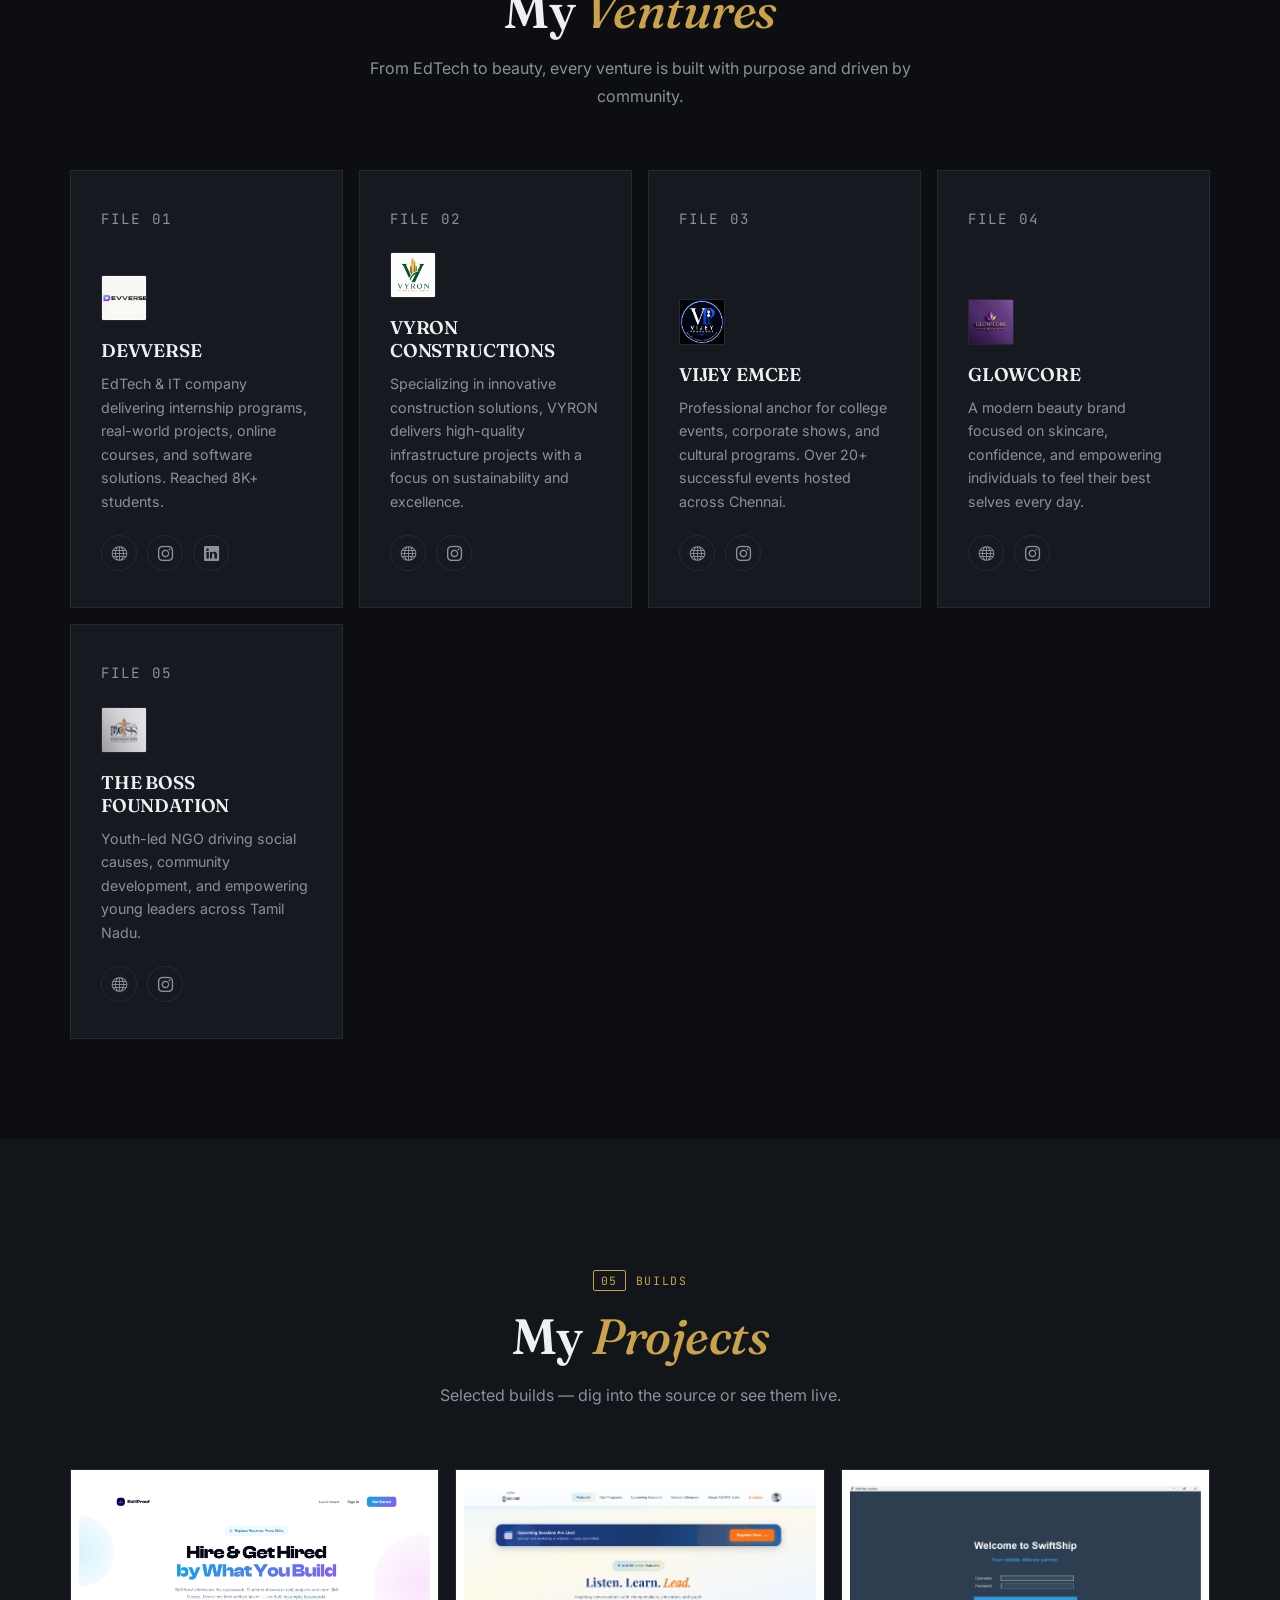
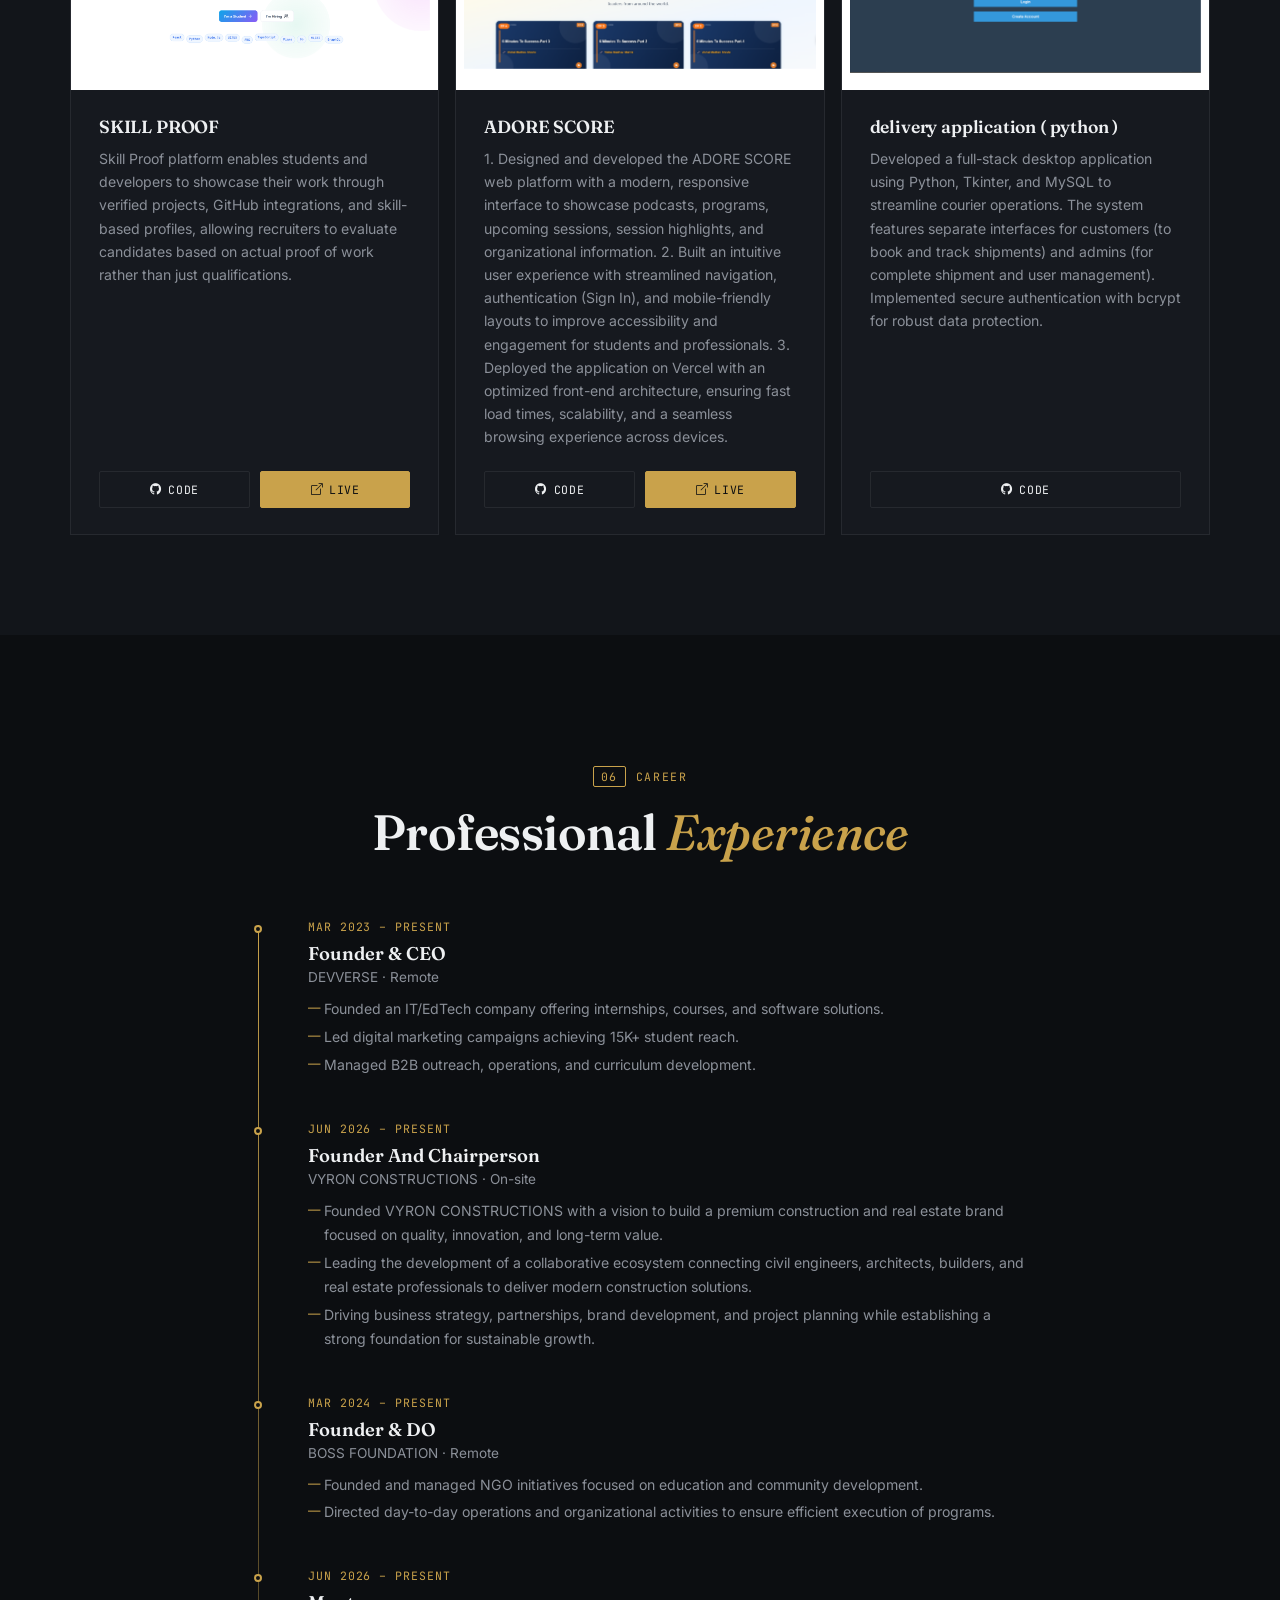
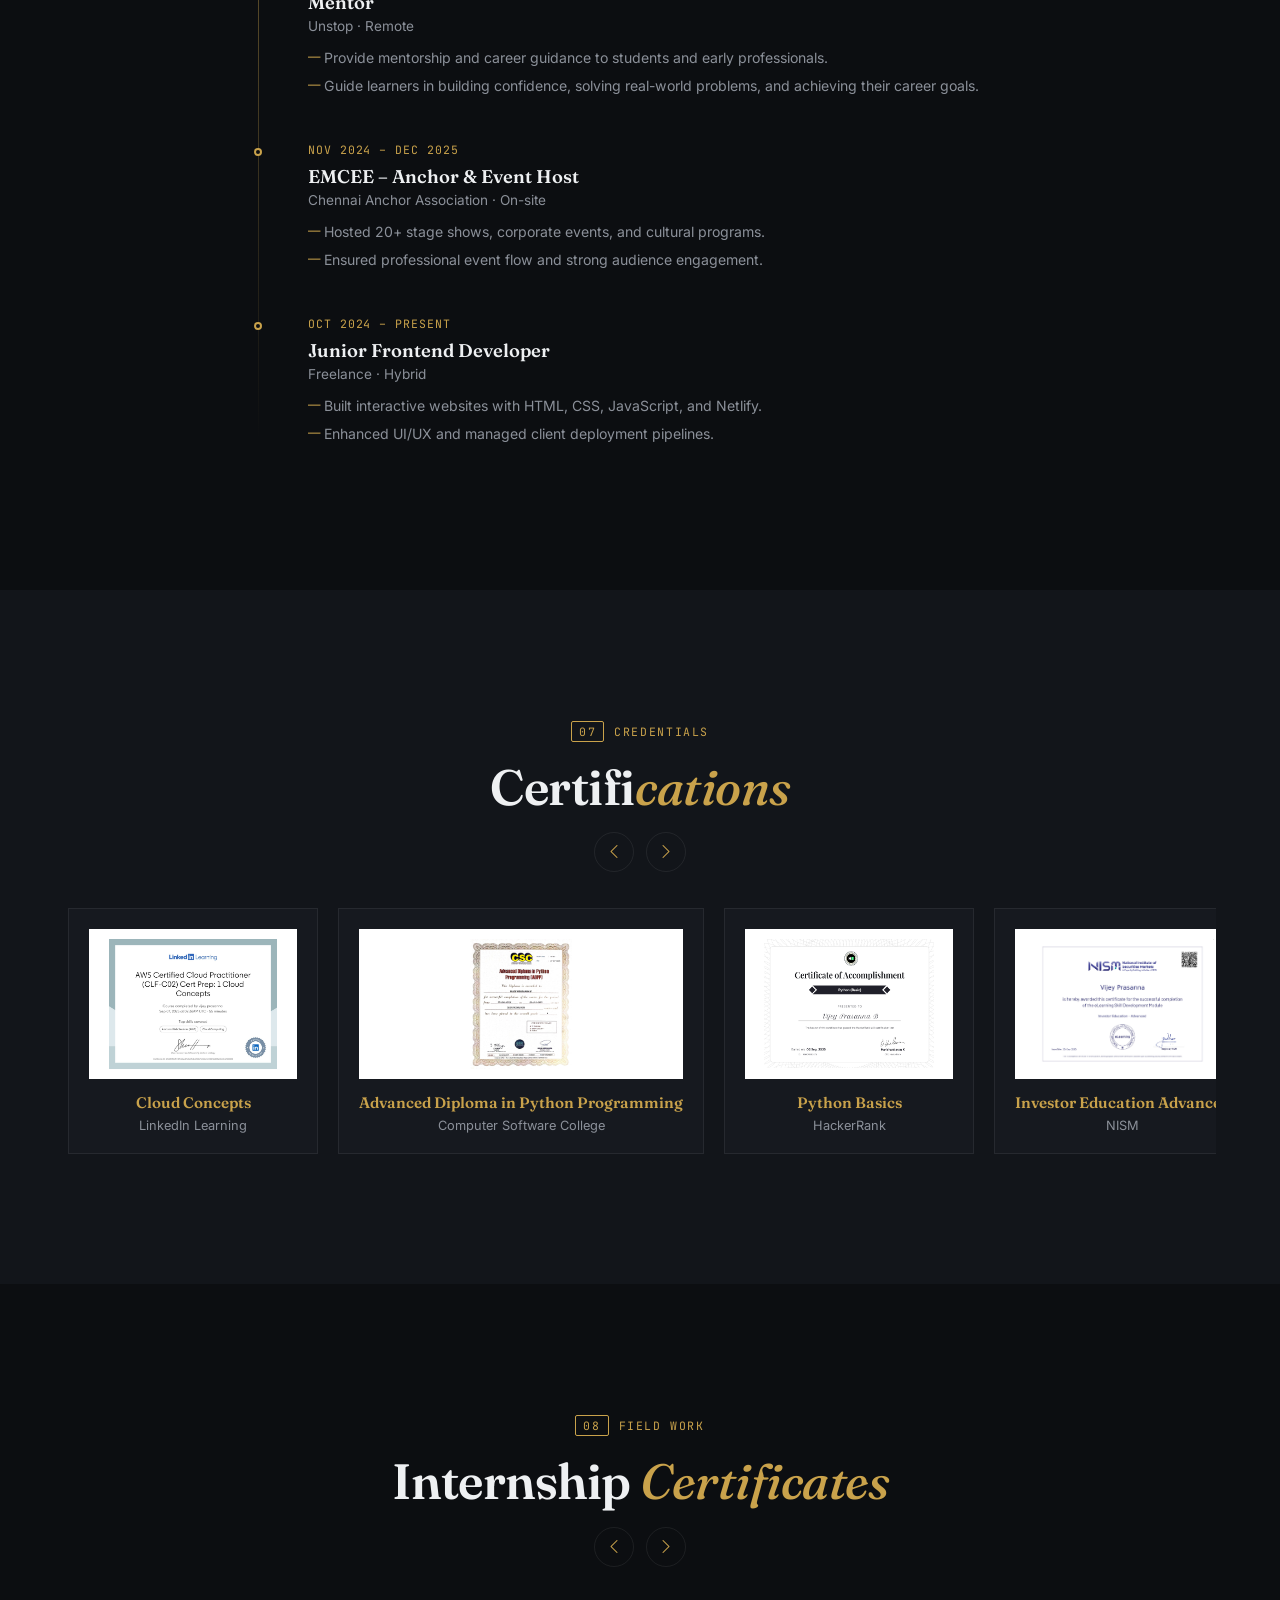
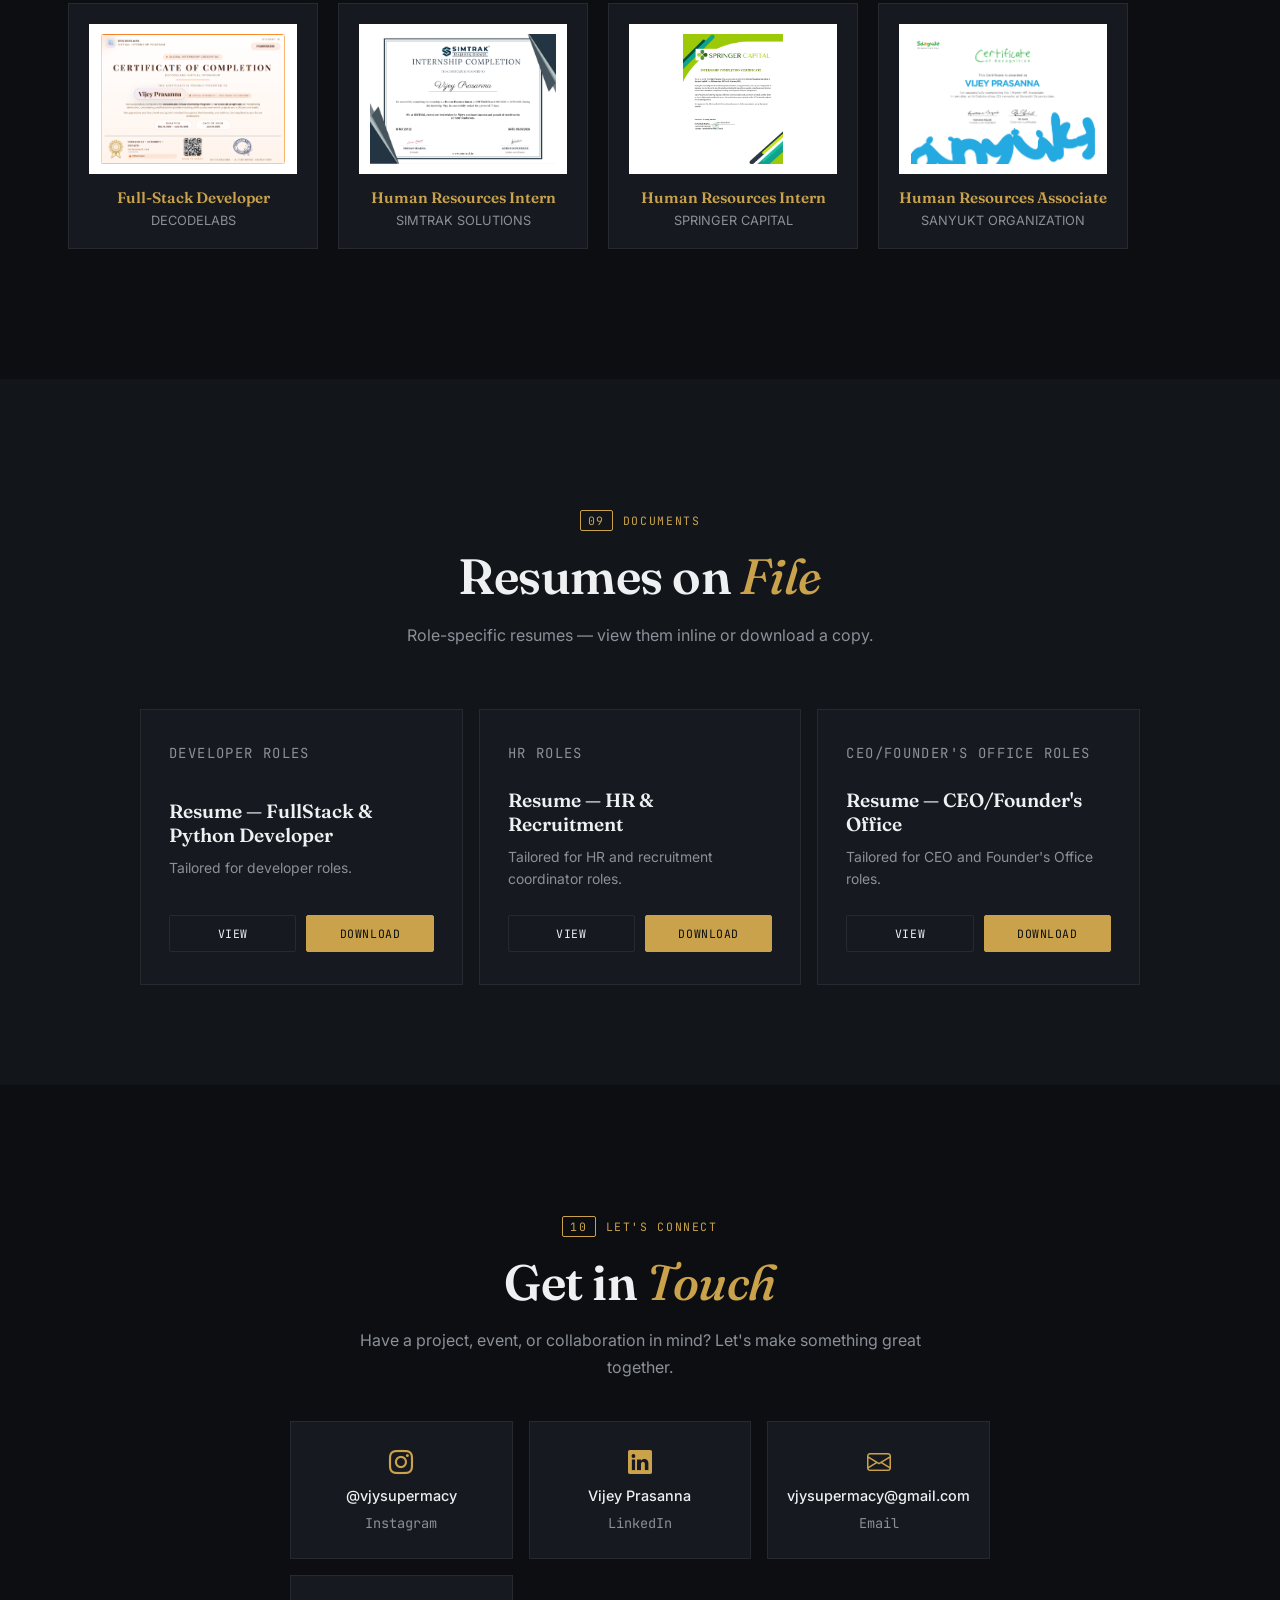
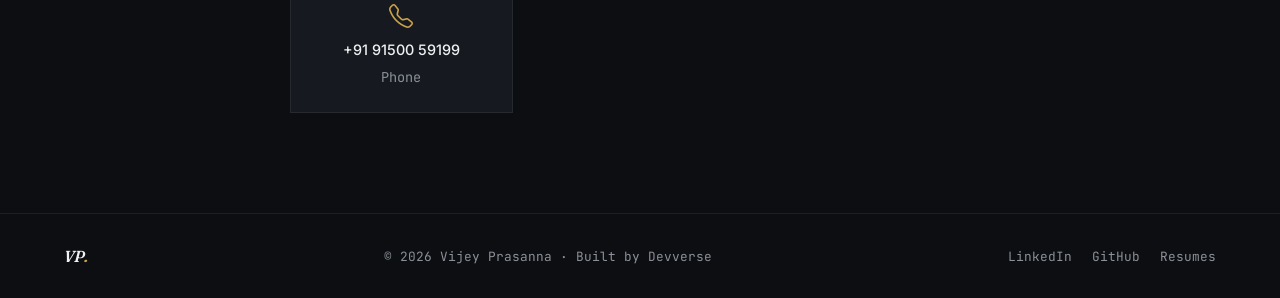
==== commit f397204b: "new update" ====
--- a/index.html
+++ b/index.html
@@ -1,96 +1,135 @@
 <!DOCTYPE html>
 <html lang="en">
 <head>
-   <script type="application/ld+json">
+<script type="application/ld+json">
 {
   "@context": "https://schema.org",
-  "@type": "Person",
-  "name": "Vijey Prasanna",
-  "url": "https://vijey-prasanna.onrender.com",
-  "image": "https://vijey-prasanna.onrender.com/images/vijey-prasanna.jpeg",
-  "jobTitle": "Founder & Entrepreneur",
-  "description": "Founder of Devverse, Boss Foundation, and Glowcore Beauty. Computer Science student at Apollo Engineering College.",
-  "sameAs": [
-    "https://www.instagram.com/vjysupermacy",
-    "https://www.linkedin.com/in/vijey-prasanna",
-    "https://devverse1.in"
-  ],
-  "worksFor": [
+  "@graph": [
     {
-      "@type": "Organization",
-      "name": "Devverse",
-      "url": "https://devverse1.in"
+      "@type": "Person",
+      "@id": "https://vijeypf.netlify.app/#person",
+      "name": "Vijey Prasanna",
+      "url": "https://vijeypf.netlify.app",
+      "image": "https://vijeypf.netlify.app/images/vijey-prasanna.jpeg",
+      "jobTitle": "Founder & CEO",
+      "description": "Founder & CEO of Devverse, professional EMCEE and Anchor, full-stack developer, and Computer Science Engineering student at Apollo Engineering College, Chennai.",
+      "email": "mailto:vjysupermacy@gmail.com",
+      "telephone": "+91-91500-59199",
+      "address": {
+        "@type": "PostalAddress",
+        "addressLocality": "Veppampattu",
+        "addressRegion": "Tamil Nadu",
+        "addressCountry": "IN"
+      },
+      "alumniOf": {
+        "@type": "CollegeOrUniversity",
+        "name": "Apollo Engineering College",
+        "address": "Poonamallee, Chennai, Tamil Nadu, India"
+      },
+      "knowsAbout": ["Full-Stack Web Development", "Firebase", "React", "Digital Marketing", "Event Anchoring", "EdTech", "Entrepreneurship", "Stock & Investment Education"],
+      "sameAs": [
+        "https://www.instagram.com/vjysupermacy",
+        "https://www.linkedin.com/in/vijey-prasanna-618b62305",
+        "https://github.com/vijey-sys-lab",
+        "https://devverse1.in"
+      ],
+      "worksFor": [
+        { "@type": "Organization", "name": "Devverse", "url": "https://devverse1.in" },
+        { "@type": "Organization", "name": "The Boss Foundation", "url": "https://thebossfoundation.vercel.app/" },
+        { "@type": "Organization", "name": "Glowcore Beauty", "url": "https://glowcoreltd.onrender.com" }
+      ]
     },
     {
-      "@type": "Organization",
-      "name": "Boss Foundation"
-      "url": "https://bossfdn.netlify.app"
+      "@type": "WebSite",
+      "@id": "https://vijeypf.netlify.app/#website",
+      "url": "https://vijeypf.netlify.app",
+      "name": "Vijey Prasanna — Portfolio",
+      "description": "Portfolio of Vijey Prasanna — Founder & CEO of Devverse, full-stack developer, and professional EMCEE/Anchor based in Chennai.",
+      "publisher": { "@id": "https://vijeypf.netlify.app/#person" },
+      "inLanguage": "en"
     },
     {
-      "@type": "Organization",
-      "name": "Glowcore Beauty"
-      "url": "https://glowcoreltd.onrender.com"
+      "@type": "ItemList",
+      "name": "Ventures Founded by Vijey Prasanna",
+      "itemListElement": [
+        { "@type": "Organization", "position": 1, "name": "Devverse", "url": "https://devverse1.in", "description": "EdTech & IT company delivering internships, projects, and software solutions." },
+        { "@type": "Organization", "position": 2, "name": "EMCEE VJY", "url": "https://vjysupermacy.wordpress.com/", "description": "Professional event anchoring and hosting." },
+        { "@type": "Organization", "position": 3, "name": "Glowcore", "url": "https://glowcoreltd.onrender.com/", "description": "Modern beauty and skincare brand." },
+        { "@type": "Organization", "position": 4, "name": "The Boss Foundation", "url": "https://thebossfoundation.vercel.app/", "description": "Youth-led NGO for social causes and community development." }
+      ]
     }
   ]
 }
 </script>
 <meta charset="UTF-8" />
 <meta name="viewport" content="width=device-width, initial-scale=1.0" />
-<title>Vijey Prasanna | Portfolio</title>
-<meta name="description" content=" Vijey Prasanna – Developer, Founder of Devverse, EMCEE. Portfolio website.">
-   <meta name="keywords" content="Vijey Prasanna, Devverse, Boss Foundation, Glowcore Beauty, EdTech, Entrepreneur, Chennai">
-<meta property="og:title" content="Vijey Prasanna | Founder & Entrepreneur">
-<meta property="og:description" content="Founder of Devverse, Boss Foundation, and Glowcore Beauty. Computer Science student at Apollo Engineering College.">
-<meta property="og:image" content="https://vijey-prasanna.onrender.com/images/vijey-prasanna.jpeg">
-<meta property="og:url" content="https://vijey-prasanna.onrender.com">
-<meta property="og:type" content="website">
+<title>Vijey Prasanna | Founder, Developer & EMCEE in Chennai</title>
+<meta name="description" content="Vijey Prasanna — Founder & CEO of Devverse, full-stack developer, and professional EMCEE/Anchor based in Chennai. Explore ventures, projects, experience, certifications & resumes.">
+<meta name="keywords" content="Vijey Prasanna, Devverse, Boss Foundation, Glowcore Beauty, EdTech Chennai, Entrepreneur Chennai, EMCEE Chennai, Anchor, Full Stack Developer, Apollo Engineering College">
+<meta name="author" content="Vijey Prasanna">
+<meta name="theme-color" content="#0c0e11">
+<meta property="og:site_name" content="Vijey Prasanna">
+<meta property="og:title" content="Vijey Prasanna | Founder, Developer & EMCEE">
+<meta property="og:description" content="Founder & CEO of Devverse, The Boss Foundation, and Glowcore Beauty. Full-stack developer and Computer Science student at Apollo Engineering College, Chennai.">
+<meta property="og:image" content="https://vijeypf.netlify.app/images/vijey-prasanna.jpeg">
+<meta property="og:image:width" content="1200">
+<meta property="og:image:height" content="630">
+<meta property="og:url" content="https://vijeypf.netlify.app">
+<meta property="og:type" content="profile">
+<meta property="og:locale" content="en_IN">
 <meta name="twitter:card" content="summary_large_image">
-<meta name="twitter:title" content="Vijey Prasanna | Founder & Entrepreneur">
-<meta name="twitter:description" content="Founder of Devverse, Boss Foundation, and Glowcore Beauty.">
-<meta name="twitter:image" content="https://vijey-prasanna.onrender.com/images/vijey-prasanna.jpeg">
-<meta name="robots" content="index, follow">
-<link rel="canonical" href="https://vijey-prasanna.onrender.com">
+<meta name="twitter:title" content="Vijey Prasanna | Founder, Developer & EMCEE">
+<meta name="twitter:description" content="Founder & CEO of Devverse, The Boss Foundation, and Glowcore Beauty — Chennai, India.">
+<meta name="twitter:image" content="https://vijeypf.netlify.app/images/vijey-prasanna.jpeg">
+<meta name="robots" content="index, follow, max-image-preview:large">
+<meta name="geo.placename" content="Chennai, Tamil Nadu, India">
+<link rel="preconnect" href="https://fonts.gstatic.com" crossorigin>
+<link rel="canonical" href="https://vijeypf.netlify.app">
 <link rel="icon" href="images/vijey-prasanna.jpeg">
 <link href="https://cdn.jsdelivr.net/npm/bootstrap-icons@1.11.3/font/bootstrap-icons.css" rel="stylesheet">
-<link href="https://fonts.googleapis.com/css2?family=Syne:wght@400;600;700;800&family=DM+Sans:ital,wght@0,300;0,400;0,500;1,300&display=swap" rel="stylesheet">
+<link rel="preconnect" href="https://fonts.googleapis.com">
+<link href="https://fonts.googleapis.com/css2?family=Fraunces:opsz,wght@9..144,500;9..144,600;9..144,700;9..144,900&family=Inter:wght@400;500;600;700&family=JetBrains+Mono:wght@500&display=swap" rel="stylesheet">
 <style>
 /* ============================================================
-   ROOT & THEME
+   ROOT & THEME — "Dossier" direction: ink-charcoal ground,
+   brass/ledger accent, serif display for gravitas + a mono
+   utility face for file numbers / metadata.
    ============================================================ */
 :root {
-  --bg: #080a0e;
-  --bg2: #0d1117;
-  --card: #111520;
-  --card2: #161c28;
-  --text: #e8edf5;
-  --muted: #7a8499;
-  --accent: #4f9eff;
-  --accent2: #7bc4ff;
-  --gold: #f5c842;
-  --glow: rgba(79,158,255,0.18);
-  --font-head: 'Syne', sans-serif;
-  --font-body: 'DM Sans', sans-serif;
-  --nav-h: 70px;
-  --radius: 18px;
+  --bg: #0c0e11;
+  --bg2: #12151a;
+  --card: #16191f;
+  --card2: #1b1f26;
+  --text: #eef0f2;
+  --muted: #8b9099;
+  --line: rgba(255,255,255,.07);
+  --accent: #c9a24b;
+  --accent2: #e0c07a;
+  --teal: #4f8a82;
+  --glow: rgba(201,162,75,.14);
+  --font-head: 'Fraunces', serif;
+  --font-body: 'Inter', sans-serif;
+  --font-mono: 'JetBrains Mono', monospace;
+  --nav-h: 72px;
+  --radius: 4px;
   --transition: 0.4s cubic-bezier(.25,.8,.25,1);
 }
 
 body.light {
-  --bg: #f0f4fb;
-  --bg2: #e6ecf7;
+  --bg: #f6f4ef;
+  --bg2: #efece4;
   --card: #ffffff;
-  --card2: #f5f8ff;
-  --text: #0d1117;
-  --muted: #5a6478;
-  --accent: #2563eb;
-  --accent2: #4f9eff;
-  --glow: rgba(37,99,235,0.12);
+  --card2: #faf8f3;
+  --text: #14161a;
+  --muted: #5c6169;
+  --line: rgba(0,0,0,.08);
+  --accent: #9c7a2e;
+  --accent2: #b9903f;
+  --glow: rgba(156,122,46,.12);
 }
 
 *, *::before, *::after { margin:0; padding:0; box-sizing:border-box; }
-
 html { scroll-behavior: smooth; }
-
 body {
   background: var(--bg);
   color: var(--text);
@@ -99,862 +138,344 @@
   overflow-x: hidden;
   transition: background 0.4s, color 0.4s;
 }
-
-/* ============================================================
-   SCROLLBAR
-   ============================================================ */
+img { max-width: 100%; display: block; }
 ::-webkit-scrollbar { width: 5px; }
 ::-webkit-scrollbar-track { background: var(--bg); }
 ::-webkit-scrollbar-thumb { background: var(--accent); border-radius: 10px; }
 
-/* ============================================================
-   LOADER
-   ============================================================ */
-#loader {
-  position: fixed;
-  inset: 0;
-  background: #080a0e;
-  display: flex;
-  align-items: center;
-  justify-content: center;
-  z-index: 9999;
-  transition: opacity 0.7s ease, visibility 0.7s;
-}
-#loader.hidden { opacity: 0; visibility: hidden; pointer-events: none; }
-
-.loader-inner {
-  text-align: center;
-  animation: fadeUp 0.6s ease both;
-}
-.loader-ring {
-  width: 72px; height: 72px;
-  border-radius: 50%;
-  border: 3px solid rgba(79,158,255,.15);
-  border-top-color: var(--accent);
-  animation: spin 0.9s linear infinite;
-  margin: 0 auto 18px;
-}
-.loader-name {
-  font-family: var(--font-head);
-  font-weight: 800;
-  font-size: 1.3rem;
-  color: var(--accent);
-  letter-spacing: 0.15em;
-  text-transform: uppercase;
-}
-.loader-sub { color: var(--muted); font-size: 0.8rem; letter-spacing: 0.2em; margin-top: 4px; text-transform: uppercase; }
-
-@keyframes spin { to { transform: rotate(360deg); } }
-@keyframes fadeUp { from { opacity:0; transform: translateY(20px); } to { opacity:1; transform: translateY(0); } }
-
-/* ============================================================
-   NAV
-   ============================================================ */
-nav {
-  position: fixed;
-  top: 0; left: 0; right: 0;
-  height: var(--nav-h);
-  display: flex;
-  align-items: center;
-  justify-content: space-between;
-  padding: 0 5%;
-  z-index: 100;
-  transition: background 0.4s, backdrop-filter 0.4s, box-shadow 0.4s;
-}
-nav.scrolled {
-  background: rgba(8,10,14,0.85);
-  backdrop-filter: blur(20px);
-  box-shadow: 0 1px 0 rgba(79,158,255,.12);
-}
-body.light nav.scrolled {
-  background: rgba(240,244,251,0.88);
-}
-
-.nav-logo {
-  font-family: var(--font-head);
-  font-weight: 800;
-  font-size: 1.2rem;
-  color: var(--text);
-  text-decoration: none;
-  letter-spacing: -0.01em;
-}
-.nav-logo span { color: var(--accent); }
-
-.nav-links {
-  display: flex;
-  gap: 36px;
-  list-style: none;
-}
-.nav-links a {
-  color: var(--muted);
-  text-decoration: none;
-  font-size: 0.85rem;
-  font-weight: 500;
-  letter-spacing: 0.06em;
-  text-transform: uppercase;
-  transition: color 0.3s;
-}
-.nav-links a:hover { color: var(--accent); }
-
-.nav-right { display: flex; align-items: center; gap: 14px; }
-
-#themeToggle {
-  background: var(--card);
-  border: 1px solid rgba(79,158,255,.2);
-  color: var(--accent);
-  width: 40px; height: 40px;
-  border-radius: 50%;
-  cursor: pointer;
-  font-size: 1rem;
-  display: grid; place-items: center;
-  transition: var(--transition);
-}
-#themeToggle:hover { background: var(--accent); color: #fff; transform: rotate(20deg); }
-
-.nav-resume {
-  background: transparent;
-  border: 1.5px solid var(--accent);
-  color: var(--accent);
-  padding: 8px 20px;
-  border-radius: 30px;
-  text-decoration: none;
-  font-size: 0.82rem;
-  font-weight: 600;
-  letter-spacing: 0.05em;
-  transition: var(--transition);
-}
-.nav-resume:hover { background: var(--accent); color: #fff; }
-
-/* ============================================================
-   HERO
-   ============================================================ */
-.hero {
-  min-height: 100vh;
-  display: grid;
-  place-items: center;
-  position: relative;
-  overflow: hidden;
-}
-
-canvas#stars {
-  position: absolute;
-  inset: 0;
-  z-index: 0;
-}
-
-/* Decorative glow blobs */
-.hero::before {
-  content: '';
-  position: absolute;
-  width: 600px; height: 600px;
-  border-radius: 50%;
-  background: radial-gradient(circle, rgba(79,158,255,.12) 0%, transparent 70%);
-  top: -100px; right: -100px;
-  animation: blobFloat 10s ease-in-out infinite alternate;
-  z-index: 1;
-}
-.hero::after {
-  content: '';
-  position: absolute;
-  width: 400px; height: 400px;
-  border-radius: 50%;
-  background: radial-gradient(circle, rgba(123,196,255,.08) 0%, transparent 70%);
-  bottom: 0; left: -80px;
-  animation: blobFloat 14s ease-in-out infinite alternate-reverse;
-  z-index: 1;
-}
-@keyframes blobFloat {
-  from { transform: translateY(0) scale(1); }
-  to { transform: translateY(40px) scale(1.08); }
-}
-
-.hero-content {
-  z-index: 2;
-  text-align: center;
-  padding: 40px 20px;
-  max-width: 760px;
-  margin: 0 auto;
-}
-
-.avatar-wrap {
-  position: relative;
-  display: inline-block;
-  margin-bottom: 32px;
-}
-.avatar-wrap::before {
-  content: '';
-  position: absolute;
-  inset: -8px;
-  border-radius: 50%;
-  background: conic-gradient(var(--accent), var(--accent2), transparent, var(--accent));
-  animation: rotateBorder 4s linear infinite;
-  z-index: 0;
-}
-@keyframes rotateBorder { to { transform: rotate(360deg); } }
-.avatar-wrap::after {
-  content: '';
-  position: absolute;
-  inset: -2px;
-  border-radius: 50%;
-  background: var(--bg);
-  z-index: 0;
-}
-.profile {
-  width: 150px; height: 150px;
-  border-radius: 50%;
-  object-fit: cover;
-  position: relative;
-  z-index: 1;
-  animation: heroFloat 5s ease-in-out infinite;
-}
-@keyframes heroFloat {
-  0%,100% { transform: translateY(0); }
-  50% { transform: translateY(-10px); }
-}
-
-.hero-badge {
+/* file-number eyebrow — the signature structural device: every
+   major section is numbered like an entry in a running dossier */
+.file-label {
   display: inline-flex;
   align-items: center;
-  gap: 8px;
-  background: rgba(79,158,255,.1);
-  border: 1px solid rgba(79,158,255,.25);
+  gap: 10px;
+  font-family: var(--font-mono);
+  font-size: 0.72rem;
+  letter-spacing: 0.14em;
+  text-transform: uppercase;
   color: var(--accent);
-  padding: 6px 16px;
-  border-radius: 30px;
-  font-size: 0.75rem;
+  margin-bottom: 18px;
+}
+.file-label::before {
+  content: attr(data-no);
+  border: 1px solid var(--accent);
+  padding: 2px 7px;
+  border-radius: 2px;
+}
+.section-title {
+  font-family: var(--font-head);
   font-weight: 600;
-  letter-spacing: 0.12em;
-  text-transform: uppercase;
-  margin-bottom: 20px;
-  animation: fadeUp 0.7s 0.2s both;
-}
-.hero-badge i { font-size: 0.8rem; }
-
-h1.hero-title {
-  font-family: var(--font-head);
-  font-size: clamp(2.8rem, 7vw, 5rem);
-  font-weight: 800;
-  line-height: 1.05;
-  letter-spacing: -0.03em;
-  animation: fadeUp 0.7s 0.35s both;
-  margin-bottom: 6px;
-}
-h1.hero-title .accent { color: var(--accent); }
-
-.hero-roles {
-  display: flex;
-  justify-content: center;
-  gap: 6px;
-  flex-wrap: wrap;
-  margin: 14px 0 28px;
-  animation: fadeUp 0.7s 0.5s both;
-}
+  font-size: clamp(2rem, 4.2vw, 3.1rem);
+  letter-spacing: -0.01em;
+  line-height: 1.1;
+  margin-bottom: 18px;
+}
+.section-title em { font-style: italic; color: var(--accent); font-weight: 500; }
+.section-sub { color: var(--muted); font-size: 1rem; line-height: 1.7; max-width: 620px; }
+
+section { padding: 130px 5% 100px; position: relative; }
+section.alt { background: var(--bg2); }
+
+/* ============================================================
+   LOADER
+   ============================================================ */
+#loader {
+  position: fixed; inset: 0; background: var(--bg);
+  display: flex; align-items: center; justify-content: center;
+  z-index: 9999; transition: opacity 0.7s ease, visibility 0.7s;
+}
+#loader.hidden { opacity: 0; visibility: hidden; pointer-events: none; }
+.loader-inner { text-align: center; animation: fadeUp 0.6s ease both; }
+.loader-mark {
+  font-family: var(--font-head); font-style: italic; font-weight: 600;
+  font-size: 2.2rem; color: var(--accent); margin-bottom: 10px;
+}
+.loader-line { width: 46px; height: 1px; background: var(--accent); margin: 0 auto 14px; position: relative; overflow: hidden; }
+.loader-line::after { content:''; position:absolute; inset:0; background: var(--text); animation: sweep 1s ease-in-out infinite; }
+.loader-sub { color: var(--muted); font-size: 0.72rem; letter-spacing: 0.2em; text-transform: uppercase; font-family: var(--font-mono); }
+@keyframes sweep { 0%{transform:translateX(-100%)} 50%{transform:translateX(100%)} 100%{transform:translateX(100%)} }
+@keyframes fadeUp { from { opacity:0; transform: translateY(20px); } to { opacity:1; transform: translateY(0); } }
+
+/* ============================================================
+   NAV
+   ============================================================ */
+nav {
+  position: fixed; top: 0; left: 0; right: 0; height: var(--nav-h);
+  display: flex; align-items: center; justify-content: space-between;
+  padding: 0 5%; z-index: 100;
+  transition: background 0.4s, backdrop-filter 0.4s, box-shadow 0.4s, border-color .4s;
+  border-bottom: 1px solid transparent;
+}
+nav.scrolled { background: rgba(12,14,17,0.88); backdrop-filter: blur(16px); border-color: var(--line); }
+body.light nav.scrolled { background: rgba(246,244,239,0.9); }
+.nav-logo { font-family: var(--font-head); font-style: italic; font-weight: 600; font-size: 1.3rem; color: var(--text); text-decoration: none; }
+.nav-logo span { color: var(--accent); }
+.nav-links { display: flex; gap: 22px; list-style: none; }
+.nav-links a {
+  color: var(--muted); text-decoration: none; font-size: 0.78rem; font-weight: 500;
+  letter-spacing: 0.08em; text-transform: uppercase; transition: color 0.3s;
+  font-family: var(--font-mono);
+}
+.nav-links a:hover { color: var(--accent); }
+.nav-right { display: flex; align-items: center; gap: 14px; }
+#themeToggle {
+  background: transparent; border: 1px solid var(--line); color: var(--accent);
+  width: 38px; height: 38px; border-radius: 50%; cursor: pointer; font-size: 0.95rem;
+  display: grid; place-items: center; transition: var(--transition);
+}
+#themeToggle:hover { background: var(--accent); color: #0c0e11; }
+.nav-resume {
+  background: var(--accent); border: 1px solid var(--accent); color: #0c0e11;
+  padding: 9px 20px; border-radius: 2px; text-decoration: none; font-size: 0.76rem;
+  font-weight: 600; letter-spacing: 0.06em; text-transform: uppercase; transition: var(--transition);
+}
+.nav-resume:hover { background: transparent; color: var(--accent); }
+.nav-toggle { display: none; background: none; border: none; color: var(--text); font-size: 1.4rem; cursor: pointer; }
+
+/* ============================================================
+   HERO
+   ============================================================ */
+.hero { min-height: 100vh; display: grid; place-items: center; position: relative; overflow: hidden; padding: 140px 5% 80px; }
+canvas#stars { position: absolute; inset: 0; z-index: 0; opacity: .5; }
+.hero::before {
+  content:''; position:absolute; width: 700px; height: 700px; border-radius: 50%;
+  background: radial-gradient(circle, var(--glow) 0%, transparent 70%);
+  top: -200px; right: -200px; pointer-events: none;
+}
+.hero-content { position: relative; z-index: 2; max-width: 900px; text-align: left; display: grid; grid-template-columns: auto 1fr; gap: 48px; align-items: center; }
+.avatar-wrap {
+  width: 190px; height: 190px; border-radius: 2px; overflow: hidden; position: relative;
+  border: 1px solid var(--line); flex-shrink: 0;
+}
+.avatar-wrap::after { content:''; position:absolute; inset:-1px; border: 1px solid var(--accent); transform: translate(8px,8px); z-index: -1; }
+.avatar-wrap img { width: 100%; height: 100%; object-fit: cover; filter: grayscale(.25) contrast(1.05); }
+.hero-badge {
+  display: inline-flex; align-items:center; gap: 8px; font-family: var(--font-mono);
+  font-size: 0.7rem; letter-spacing: 0.12em; text-transform: uppercase; color: var(--accent);
+  border: 1px solid var(--line); padding: 6px 12px; border-radius: 2px; margin-bottom: 20px;
+}
+.hero-badge .dot { width: 6px; height: 6px; border-radius: 50%; background: var(--accent); animation: pulse 1.6s ease infinite; }
+@keyframes pulse { 0%,100%{opacity:1} 50%{opacity:.3} }
+.hero-title { font-family: var(--font-head); font-weight: 700; font-size: clamp(2.6rem, 6vw, 4.6rem); line-height: 1.02; letter-spacing: -0.02em; margin-bottom: 14px; }
+.hero-title em { font-style: italic; color: var(--accent); font-weight: 500; }
+.hero-roles { display: flex; flex-wrap: wrap; gap: 8px; margin-bottom: 20px; }
 .role-tag {
-  background: var(--card);
-  border: 1px solid rgba(255,255,255,.07);
-  color: var(--muted);
-  padding: 5px 14px;
-  border-radius: 20px;
-  font-size: 0.82rem;
-  font-weight: 500;
-}
-.role-tag.primary { border-color: rgba(79,158,255,.35); color: var(--accent2); }
-
-.hero-desc {
-  color: var(--muted);
-  font-size: 1rem;
-  line-height: 1.7;
-  max-width: 560px;
-  margin: 0 auto 36px;
-  animation: fadeUp 0.7s 0.6s both;
-}
-
-.hero-actions {
-  display: flex;
-  justify-content: center;
-  gap: 14px;
-  flex-wrap: wrap;
-  margin-bottom: 36px;
-  animation: fadeUp 0.7s 0.7s both;
-}
-
-.btn-main {
-  background: var(--accent);
-  color: #fff;
-  padding: 13px 28px;
-  border-radius: 50px;
-  text-decoration: none;
-  font-weight: 600;
-  font-size: 0.9rem;
-  transition: var(--transition);
-  box-shadow: 0 6px 28px rgba(79,158,255,.35);
-}
-.btn-main:hover { transform: translateY(-3px); box-shadow: 0 10px 40px rgba(79,158,255,.5); }
-
-.btn-ghost {
-  background: transparent;
-  color: var(--text);
-  border: 1.5px solid rgba(255,255,255,.15);
-  padding: 13px 28px;
-  border-radius: 50px;
-  text-decoration: none;
-  font-weight: 500;
-  font-size: 0.9rem;
-  transition: var(--transition);
-}
-.btn-ghost:hover { border-color: var(--accent); color: var(--accent); transform: translateY(-3px); }
-
-.socials {
-  display: flex;
-  justify-content: center;
-  gap: 8px;
-  animation: fadeUp 0.7s 0.8s both;
-}
+  font-family: var(--font-mono); font-size: 0.72rem; letter-spacing: 0.04em; padding: 6px 12px;
+  border: 1px solid var(--line); border-radius: 2px; color: var(--muted);
+}
+.role-tag.primary { border-color: var(--accent); color: var(--accent); }
+.hero-desc { color: var(--muted); font-size: 1.02rem; line-height: 1.8; max-width: 520px; margin-bottom: 30px; }
+.hero-desc strong { color: var(--text); font-weight: 600; }
+.hero-actions { display: flex; gap: 14px; flex-wrap: wrap; margin-bottom: 28px; }
+.btn-main, .btn-ghost {
+  padding: 13px 26px; border-radius: 2px; text-decoration: none; font-size: 0.82rem;
+  font-weight: 600; letter-spacing: 0.04em; text-transform: uppercase; transition: var(--transition);
+  font-family: var(--font-mono);
+}
+.btn-main { background: var(--accent); color: #0c0e11; border: 1px solid var(--accent); }
+.btn-main:hover { background: transparent; color: var(--accent); }
+.btn-ghost { background: transparent; color: var(--text); border: 1px solid var(--line); }
+.btn-ghost:hover { border-color: var(--accent); color: var(--accent); }
+.socials { display: flex; gap: 14px; }
 .socials a {
-  width: 44px; height: 44px;
-  border-radius: 50%;
-  border: 1px solid rgba(255,255,255,.1);
-  color: var(--muted);
-  font-size: 1.1rem;
-  display: grid; place-items: center;
-  text-decoration: none;
-  transition: var(--transition);
-}
-.socials a:hover { border-color: var(--accent); color: var(--accent); transform: translateY(-4px); background: rgba(79,158,255,.1); }
-
-.scroll-indicator {
-  position: absolute;
-  bottom: 32px; left: 50%;
-  transform: translateX(-50%);
-  display: flex;
-  flex-direction: column;
-  align-items: center;
-  gap: 8px;
-  color: var(--muted);
-  font-size: 0.7rem;
-  letter-spacing: 0.15em;
-  text-transform: uppercase;
-  z-index: 2;
-  animation: fadeUp 1s 1.2s both;
-}
-.scroll-line {
-  width: 1px; height: 50px;
-  background: linear-gradient(to bottom, var(--accent), transparent);
-  animation: scrollLine 1.8s ease-in-out infinite;
-}
-@keyframes scrollLine {
-  0%,100% { transform: scaleY(1); transform-origin: top; }
-  50% { transform: scaleY(0.3); transform-origin: top; }
-}
-
-/* ============================================================
-   SECTIONS COMMON
-   ============================================================ */
-section { padding: 100px 5%; }
-section.alt { background: var(--bg2); }
-
-.section-label {
-  display: inline-flex;
-  align-items: center;
-  gap: 8px;
-  color: var(--accent);
-  font-size: 0.72rem;
-  font-weight: 700;
-  letter-spacing: 0.2em;
-  text-transform: uppercase;
-  margin-bottom: 14px;
-}
-.section-label::before {
-  content: '';
-  width: 24px; height: 2px;
-  background: var(--accent);
-  border-radius: 2px;
-}
-
-h2.section-title {
-  font-family: var(--font-head);
-  font-size: clamp(2rem, 5vw, 3rem);
-  font-weight: 800;
-  letter-spacing: -0.03em;
-  line-height: 1.1;
-  color: var(--text);
-  margin-bottom: 16px;
-}
-h2.section-title span { color: var(--accent); }
-
-.section-sub {
-  color: var(--muted);
-  font-size: 1rem;
-  line-height: 1.7;
-  max-width: 600px;
-  margin-bottom: 60px;
-}
-
-/* ============================================================
-   REVEAL
-   ============================================================ */
-.reveal {
-  opacity: 0;
-  transform: translateY(36px);
-  transition: opacity 0.8s ease, transform 0.8s ease;
-}
-.reveal.active { opacity: 1; transform: translateY(0); }
-.reveal-left { opacity: 0; transform: translateX(-30px); transition: opacity 0.8s ease, transform 0.8s ease; }
-.reveal-left.active { opacity: 1; transform: translateX(0); }
-.reveal-right { opacity: 0; transform: translateX(30px); transition: opacity 0.8s ease, transform 0.8s ease; }
-.reveal-right.active { opacity: 1; transform: translateX(0); }
+  width: 40px; height: 40px; border: 1px solid var(--line); border-radius: 50%;
+  display: grid; place-items: center; color: var(--muted); text-decoration: none; transition: var(--transition);
+}
+.socials a:hover { border-color: var(--accent); color: var(--accent); transform: translateY(-3px); }
+.scroll-indicator { position: absolute; bottom: 34px; left: 50%; transform: translateX(-50%); display: flex; flex-direction: column; align-items: center; gap: 8px; z-index: 2; }
+.scroll-line { width: 1px; height: 40px; background: linear-gradient(to bottom, var(--accent), transparent); }
+.scroll-indicator span { font-family: var(--font-mono); font-size: 0.65rem; letter-spacing: 0.2em; text-transform: uppercase; color: var(--muted); }
+
+@media (max-width: 760px) {
+  .hero-content { grid-template-columns: 1fr; text-align: center; }
+  .avatar-wrap { margin: 0 auto; }
+  .hero-roles, .socials, .hero-actions { justify-content: center; }
+  .hero-desc { margin-left: auto; margin-right: auto; }
+}
 
 /* ============================================================
    ABOUT
    ============================================================ */
-.about-grid {
-  display: grid;
-  grid-template-columns: 1fr 1fr;
-  gap: 60px;
-  align-items: center;
-  max-width: 1100px;
-  margin: 0 auto;
-}
-.about-text-block p {
-  color: var(--muted);
-  font-size: 1.05rem;
-  line-height: 1.85;
-  margin-bottom: 16px;
-}
-.about-text-block p strong { color: var(--text); font-weight: 500; }
-
-.about-stats {
-  display: grid;
-  grid-template-columns: 1fr 1fr;
-  gap: 16px;
-}
-.stat-card {
-  background: var(--card);
-  border: 1px solid rgba(255,255,255,.05);
-  border-radius: var(--radius);
-  padding: 24px 20px;
-  text-align: center;
-  transition: var(--transition);
-  position: relative;
-  overflow: hidden;
-}
-.stat-card::before {
-  content: '';
-  position: absolute;
-  inset: 0;
-  background: linear-gradient(135deg, rgba(79,158,255,.06), transparent);
-  opacity: 0;
-  transition: opacity 0.4s;
-}
-.stat-card:hover { transform: translateY(-6px); border-color: rgba(79,158,255,.3); }
-.stat-card:hover::before { opacity: 1; }
-.stat-num {
-  font-family: var(--font-head);
-  font-size: 2.4rem;
-  font-weight: 800;
-  color: var(--accent);
-  line-height: 1;
-  margin-bottom: 6px;
-}
-.stat-label { color: var(--muted); font-size: 0.82rem; font-weight: 500; }
+.about-grid { display: grid; grid-template-columns: 1.1fr 0.9fr; gap: 70px; max-width: 1140px; margin: 0 auto; align-items: start; }
+.about-text-block p { color: var(--muted); font-size: 1rem; line-height: 1.85; margin-bottom: 18px; }
+.about-text-block strong { color: var(--text); font-weight: 600; }
+.about-stats { display: grid; grid-template-columns: 1fr 1fr; gap: 1px; background: var(--line); border: 1px solid var(--line); }
+.stat-card { background: var(--card); padding: 30px 24px; }
+.stat-num { font-family: var(--font-head); font-weight: 700; font-size: 2.2rem; color: var(--accent); margin-bottom: 6px; }
+.stat-label { font-family: var(--font-mono); color: var(--muted); font-size: 0.72rem; letter-spacing: 0.06em; text-transform: uppercase; }
 
 /* ============================================================
    SKILLS
    ============================================================ */
-.skills-section {
-  position: relative;
-  overflow: hidden;
-}
-#skills-bg {
-  position: absolute;
-  inset: 0;
-  z-index: 0;
-  opacity: 0.6;
-}
-.skills-section > *:not(canvas) { position: relative; z-index: 1; }
-
-.skills-row {
-  display: grid;
-  grid-template-columns: repeat(auto-fit, minmax(200px, 1fr));
-  gap: 20px;
-  max-width: 1100px;
-  margin: 0 auto;
-}
-
-.skill-card {
-  background: var(--card);
-  border: 1px solid rgba(255,255,255,.05);
-  border-radius: var(--radius);
-  padding: 36px 24px;
-  text-align: center;
-  transition: var(--transition);
-  cursor: default;
-  position: relative;
-  overflow: hidden;
-}
-.skill-card::after {
-  content: '';
-  position: absolute;
-  bottom: 0; left: 0; right: 0;
-  height: 3px;
-  background: var(--accent);
-  transform: scaleX(0);
-  transform-origin: left;
-  transition: transform 0.4s ease;
-}
-.skill-card:hover { transform: translateY(-8px); border-color: rgba(79,158,255,.25); box-shadow: 0 20px 50px rgba(0,0,0,.5); }
-.skill-card:hover::after { transform: scaleX(1); }
-
-.skill-icon {
-  width: 60px; height: 60px;
-  border-radius: 16px;
-  background: rgba(79,158,255,.1);
-  display: grid; place-items: center;
-  margin: 0 auto 18px;
-  font-size: 1.6rem;
-  color: var(--accent);
-  transition: var(--transition);
-}
-.skill-card:hover .skill-icon { background: var(--accent); color: #fff; transform: scale(1.1) rotate(-5deg); }
-.skill-card h3 { font-family: var(--font-head); font-weight: 700; font-size: 1rem; margin-bottom: 8px; }
-.skill-card p { color: var(--muted); font-size: 0.82rem; line-height: 1.5; }
-
-/* Tech pills row */
-.tech-row {
-  display: flex;
-  flex-wrap: wrap;
-  gap: 10px;
-  justify-content: center;
-  max-width: 1100px;
-  margin: 40px auto 0;
-}
-.tech-pill {
-  background: var(--card2);
-  border: 1px solid rgba(255,255,255,.06);
-  color: var(--muted);
-  padding: 7px 18px;
-  border-radius: 30px;
-  font-size: 0.8rem;
-  font-weight: 500;
-  transition: var(--transition);
-}
-.tech-pill:hover { border-color: var(--accent); color: var(--accent); background: rgba(79,158,255,.08); }
-
-/* ============================================================
-   BRANDS / ORBIT
-   ============================================================ */
-.brands-section {
-  text-align: center;
-}
-.orbit-wrap {
-  position: relative;
-  display: inline-flex;
-  align-items: center;
-  justify-content: center;
-  width: 340px; height: 340px;
-  margin: 0 auto;
-}
-.orbit-center {
-  width: 70px; height: 70px;
-  border-radius: 50%;
-  background: var(--card);
-  border: 2px solid rgba(79,158,255,.3);
-  display: grid; place-items: center;
-  font-family: var(--font-head);
-  font-size: 0.65rem;
-  font-weight: 800;
-  color: var(--accent);
-  letter-spacing: 0.05em;
-  z-index: 2;
-}
-/* Orbit rings */
-.orbit-ring {
-  position: absolute;
-  border-radius: 50%;
-  border: 1px dashed rgba(255, 255, 255, 0.57);
-}
-.orbit-ring.r1 { width: 200px; height: 200px; animation: spinRing 20s linear infinite; }
-.orbit-ring.r2 { width: 310px; height: 310px; animation: spinRing 30s linear infinite reverse; }
-@keyframes spinRing { to { transform: rotate(360deg); } }
-
-.orbit {
-  position: absolute;
-  width: 280px; height: 280px;
-  animation: spinOrbit 18s linear infinite;
-}
-@keyframes spinOrbit { to { transform: rotate(360deg); } }
-
-.orbit-item {
-  position: absolute;
-  top: 50%; left: 50%;
-  transform: rotate(calc(90deg * var(--i))) translate(140px) rotate(calc(-90deg * var(--i)));
-}
-.orbit-item img {
-  width: 66px; height: 66px;
-  border-radius: 50%;
-  background: #fff;
-  padding: 8px;
-  box-shadow: 0 0 20px rgba(79,158,255,.4);
-  transition: .3s;
-  object-fit: contain;
-}
-.orbit-item img:hover { transform: scale(1.2); box-shadow: 0 0 35px rgba(79,158,255,.7); }
+.skills-section { position: relative; }
+canvas#skills-bg { position: absolute; inset: 0; width: 100%; height: 100%; opacity: .5; }
+.skills-row { display: grid; grid-template-columns: repeat(auto-fill, minmax(220px, 1fr)); gap: 16px; max-width: 1140px; margin: 0 auto 40px; position: relative; z-index: 1; }
+.skill-card { background: var(--card); border: 1px solid var(--line); padding: 32px 26px; transition: var(--transition); }
+.skill-card:hover { background: var(--card2); }
+.skill-icon { width: 42px; height: 42px; display: grid; place-items: center; font-size: 1.3rem; color: var(--accent); margin-bottom: 18px; border: 1px solid var(--line); border-radius: 2px; }
+.skill-card h3 { font-family: var(--font-head); font-size: 1.05rem; font-weight: 600; margin-bottom: 8px; }
+.skill-card p { color: var(--muted); font-size: 0.87rem; line-height: 1.6; }
+.tech-row { display: flex; flex-wrap: wrap; gap: 10px; justify-content: center; max-width: 900px; margin: 0 auto; position: relative; z-index: 1; }
+.tech-pill { font-family: var(--font-mono); font-size: 0.74rem; padding: 7px 14px; border: 1px solid var(--line); border-radius: 20px; color: var(--muted); }
+
+/* ============================================================
+   BRANDS MARQUEE
+   ============================================================ */
+.brands-section { text-align: center; }
+.brands-marquee {
+  max-width: 1000px; margin: 44px auto 0; position: relative; overflow: hidden;
+  -webkit-mask-image: linear-gradient(90deg, transparent, #000 8%, #000 92%, transparent);
+  mask-image: linear-gradient(90deg, transparent, #000 8%, #000 92%, transparent);
+}
+.brands-track { display: flex; gap: 18px; width: max-content; animation: marquee 26s linear infinite; }
+.brands-track:hover { animation-play-state: paused; }
+@keyframes marquee { from { transform: translateX(0); } to { transform: translateX(-50%); } }
+.brand-chip {
+  display: flex; align-items: center; gap: 14px; background: var(--card); border: 1px solid var(--line);
+  padding: 14px 24px 14px 14px; border-radius: 2px; flex-shrink: 0; transition: var(--transition);
+}
+.brand-chip:hover { border-color: var(--accent); }
+.brand-chip-icon { width: 42px; height: 42px; border-radius: 50%; overflow: hidden; display: grid; place-items: center; background: #fff; flex-shrink: 0; }
+.brand-chip-icon img { width: 100%; height: 100%; object-fit: cover; }
+.brand-chip-icon i { color: var(--accent); font-size: 1.15rem; }
+.brand-chip-name { font-family: var(--font-head); font-weight: 600; font-size: 0.98rem; white-space: nowrap; letter-spacing: -0.01em; }
 
 /* ============================================================
    VENTURES
    ============================================================ */
-.ventures-grid {
-  display: grid;
-  grid-template-columns: repeat(auto-fit, minmax(260px, 1fr));
-  gap: 24px;
-  max-width: 1100px;
-  margin: 0 auto;
-}
-
-.venture-card {
-  background: var(--card);
-  border: 1px solid rgba(255,255,255,.05);
-  border-radius: var(--radius);
-  padding: 32px;
-  transition: var(--transition);
-  position: relative;
-  overflow: hidden;
-  display: flex;
-  flex-direction: column;
-}
-.venture-card::before {
-  content: '';
-  position: absolute;
-  top: 0; left: 0; right: 0;
-  height: 3px;
-  background: linear-gradient(90deg, var(--accent), var(--accent2));
-  transform: scaleX(0);
-  transform-origin: left;
-  transition: transform 0.4s ease;
-}
-.venture-card:hover { transform: translateY(-10px); box-shadow: 0 30px 60px rgba(0,0,0,.5); border-color: rgba(79,158,255,.2); }
-.venture-card:hover::before { transform: scaleX(1); }
-
-.venture-icon {
-  width: 50px; height: 50px;
-  border-radius: 14px;
-  background: rgba(79,158,255,.1);
-  display: grid; place-items: center;
-  font-size: 1.4rem;
-  color: var(--accent);
-  margin-bottom: 20px;
-  transition: var(--transition);
-}
-.venture-card:hover .venture-icon { background: var(--accent); color: #fff; }
-
-.venture-card h3 {
-  font-family: var(--font-head);
-  font-size: 1.1rem;
-  font-weight: 700;
-  margin-bottom: 10px;
-  letter-spacing: -0.01em;
-}
-.venture-card p { color: var(--muted); font-size: 0.9rem; line-height: 1.6; margin-bottom: 20px; flex: 1; }
-
+.ventures-grid { display: grid; grid-template-columns: repeat(auto-fill, minmax(260px, 1fr)); gap: 16px; max-width: 1140px; margin: 0 auto; }
+.venture-card { background: var(--card); border: 1px solid var(--line); padding: 36px 30px; transition: var(--transition); display: flex; flex-direction: column; position: relative; }
+.venture-card:hover { background: var(--card2); }
+.venture-no { font-family: var(--font-mono); font-size: 0.7rem; color: var(--muted); margin-bottom: 16px; letter-spacing: .08em; }
+.venture-icon { width: 46px; height: 46px; border: 1px solid var(--line); border-radius: 2px; display: grid; place-items: center; font-size: 1.25rem; color: var(--accent); margin-bottom: 18px; overflow: hidden; }
+.venture-icon img { width: 100%; height: 100%; object-fit: cover; }
+.venture-card h3 { font-family: var(--font-head); font-size: 1.15rem; font-weight: 600; margin-bottom: 10px; letter-spacing: -0.01em; }
+.venture-card p { color: var(--muted); font-size: 0.89rem; line-height: 1.65; margin-bottom: 22px; flex: 1; }
 .card-links { display: flex; gap: 10px; margin-top: auto; }
-.card-links a {
-  width: 38px; height: 38px;
-  border-radius: 50%;
-  background: var(--card2);
-  border: 1px solid rgba(255,255,255,.07);
-  color: var(--muted);
-  font-size: 1rem;
-  display: grid; place-items: center;
-  text-decoration: none;
-  transition: var(--transition);
-}
-.card-links a:hover { background: var(--accent); color: #fff; border-color: var(--accent); transform: translateY(-3px); }
+.card-links a { width: 36px; height: 36px; border-radius: 50%; border: 1px solid var(--line); color: var(--muted); font-size: 0.95rem; display: grid; place-items: center; text-decoration: none; transition: var(--transition); }
+.card-links a:hover { border-color: var(--accent); color: var(--accent); }
+
+/* ============================================================
+   PROJECTS
+   ============================================================ */
+.projects-grid { display: grid; grid-template-columns: repeat(auto-fill, minmax(300px, 1fr)); gap: 16px; max-width: 1140px; margin: 0 auto; }
+.project-card { background: var(--card); border: 1px solid var(--line); display: flex; flex-direction: column; transition: var(--transition); }
+.project-card:hover { background: var(--card2); }
+.project-thumb { width: 100%; height: 220px; overflow: hidden; background: #fff; border-bottom: 1px solid var(--line); display: grid; place-items: center; padding: 8px; }
+.project-thumb img { width: 100%; height: 100%; object-fit: contain; transition: var(--transition); }
+.project-card:hover .project-thumb img { transform: scale(1.03); }
+.project-thumb i { font-size: 1.8rem; color: var(--muted); }
+.project-body { padding: 26px 28px; display: flex; flex-direction: column; flex: 1; }
+.project-body h3 { font-family: var(--font-head); font-size: 1.1rem; font-weight: 600; margin-bottom: 10px; letter-spacing: -0.01em; }
+.project-body p { color: var(--muted); font-size: 0.88rem; line-height: 1.65; margin-bottom: 22px; flex: 1; }
+.project-links { display: flex; gap: 10px; margin-top: auto; }
+.project-links a {
+  flex: 1; text-align: center; padding: 10px 12px; border-radius: 2px; font-family: var(--font-mono);
+  font-size: 0.72rem; letter-spacing: 0.05em; text-transform: uppercase; text-decoration: none;
+  border: 1px solid var(--line); color: var(--text); transition: var(--transition); display: flex; align-items: center; justify-content: center; gap: 6px;
+}
+.project-links a.live { background: var(--accent); border-color: var(--accent); color: #0c0e11; }
+.project-links a:hover { border-color: var(--accent); color: var(--accent); }
+.project-links a.live:hover { background: transparent; }
 
 /* ============================================================
    EXPERIENCE TIMELINE
    ============================================================ */
-.timeline {
-  max-width: 800px;
-  margin: 0 auto;
-  position: relative;
-  padding-left: 32px;
-}
-.timeline::before {
-  content: '';
-  position: absolute;
-  left: 10px; top: 0; bottom: 0;
-  width: 2px;
-  background: linear-gradient(to bottom, var(--accent), transparent);
-}
-.tl-item {
-  position: relative;
-  margin-bottom: 40px;
-  padding-left: 24px;
-}
-.tl-item::before {
-  content: '';
-  position: absolute;
-  left: -26px; top: 6px;
-  width: 10px; height: 10px;
-  border-radius: 50%;
-  background: var(--accent);
-  box-shadow: 0 0 10px rgba(79,158,255,.6);
-}
-.tl-date {
-  color: var(--accent);
-  font-size: 0.75rem;
-  font-weight: 600;
-  letter-spacing: 0.1em;
-  text-transform: uppercase;
-  margin-bottom: 6px;
-}
-.tl-item h3 {
-  font-family: var(--font-head);
-  font-weight: 700;
-  font-size: 1.05rem;
-  margin-bottom: 4px;
-}
-.tl-company { color: var(--muted); font-size: 0.85rem; margin-bottom: 10px; }
+.timeline { max-width: 780px; margin: 0 auto; position: relative; padding-left: 34px; }
+.timeline::before { content:''; position:absolute; left:8px; top:6px; bottom:6px; width:1px; background: linear-gradient(to bottom, var(--accent), transparent); }
+.tl-item { position: relative; margin-bottom: 44px; padding-left: 24px; }
+.tl-item::before { content:''; position:absolute; left:-30px; top:6px; width:8px; height:8px; border-radius:50%; background: var(--bg); border: 2px solid var(--accent); }
+.tl-date { font-family: var(--font-mono); color: var(--accent); font-size: 0.72rem; letter-spacing: 0.08em; text-transform: uppercase; margin-bottom: 8px; }
+.tl-item h3 { font-family: var(--font-head); font-weight: 600; font-size: 1.15rem; margin-bottom: 4px; }
+.tl-company { color: var(--muted); font-size: 0.85rem; margin-bottom: 12px; }
 .tl-item ul { list-style: none; }
-.tl-item ul li {
-  color: var(--muted);
-  font-size: 0.88rem;
-  line-height: 1.6;
-  padding-left: 14px;
-  position: relative;
-  margin-bottom: 4px;
-}
-.tl-item ul li::before { content: '→'; position: absolute; left: 0; color: var(--accent); font-size: 0.75rem; top: 2px; }
+.tl-item ul li { color: var(--muted); font-size: 0.88rem; line-height: 1.7; padding-left: 16px; position: relative; margin-bottom: 4px; }
+.tl-item ul li::before { content:'—'; position:absolute; left:0; color: var(--accent); font-size: 0.78rem; }
 
 /* ============================================================
    CERTIFICATIONS
    ============================================================ */
-.cert-controls {
-  display: flex;
-  justify-content: center;
-  gap: 14px;
-  margin-bottom: 28px;
-}
-.cert-controls button {
-  background: var(--card);
-  border: 1px solid rgba(79,158,255,.2);
-  color: var(--accent);
-  width: 44px; height: 44px;
-  border-radius: 50%;
-  font-size: 1.1rem;
-  cursor: pointer;
-  transition: var(--transition);
-  display: grid; place-items: center;
-}
-.cert-controls button:hover { background: var(--accent); color: #fff; transform: scale(1.1); }
-
-.cert-slider {
-  display: flex;
-  gap: 22px;
-  overflow-x: auto;
-  padding: 16px 4px 30px;
-  scroll-snap-type: x mandatory;
-  -webkit-overflow-scrolling: touch;
-}
+.cert-controls { display: flex; justify-content: center; gap: 12px; margin-bottom: 30px; }
+.cert-controls button { background: transparent; border: 1px solid var(--line); color: var(--accent); width: 40px; height: 40px; border-radius: 50%; font-size: 1rem; cursor: pointer; transition: var(--transition); display: grid; place-items: center; }
+.cert-controls button:hover { border-color: var(--accent); background: var(--accent); color: #0c0e11; }
+.cert-slider { display: flex; gap: 20px; overflow-x: auto; padding: 6px 4px 30px; scroll-snap-type: x mandatory; -webkit-overflow-scrolling: touch; }
 .cert-slider::-webkit-scrollbar { display: none; }
-
-.cert-card {
-  min-width: 250px;
-  flex-shrink: 0;
-  background: var(--card);
-  border: 1px solid rgba(255,255,255,.05);
-  border-radius: var(--radius);
-  padding: 20px;
-  scroll-snap-align: center;
-  transition: var(--transition);
-  text-align: center;
-}
-.cert-card:hover { transform: translateY(-8px) scale(1.02); border-color: rgba(79,158,255,.3); box-shadow: 0 20px 50px rgba(0,0,0,.4); }
-.cert-card img {
-  width: 100%; height: 150px;
-  object-fit: contain;
-  background: #fff;
-  border-radius: 10px;
-  padding: 10px;
-  margin-bottom: 14px;
-}
-.cert-card h3 { font-family: var(--font-head); font-weight: 700; font-size: 0.95rem; color: var(--accent); margin-bottom: 6px; }
+.cert-card { min-width: 250px; flex-shrink: 0; background: var(--card); border: 1px solid var(--line); padding: 20px; scroll-snap-align: center; transition: var(--transition); text-align: center; }
+.cert-card:hover { border-color: var(--accent); }
+.cert-card img { width: 100%; height: 150px; object-fit: contain; background: #fff; padding: 10px; margin-bottom: 14px; }
+.cert-card h3 { font-family: var(--font-head); font-weight: 600; font-size: 0.95rem; color: var(--accent); margin-bottom: 6px; }
 .cert-card p { color: var(--muted); font-size: 0.8rem; }
+.empty-note { text-align: center; color: var(--muted); font-family: var(--font-mono); font-size: 0.85rem; padding: 30px; border: 1px dashed var(--line); max-width: 500px; margin: 0 auto; }
+
+/* ============================================================
+   RESUMES
+   ============================================================ */
+.resume-grid { display: grid; grid-template-columns: repeat(auto-fill, minmax(260px, 1fr)); gap: 16px; max-width: 1000px; margin: 0 auto; }
+.resume-card { background: var(--card); border: 1px solid var(--line); padding: 32px 28px; display: flex; flex-direction: column; }
+.resume-role { font-family: var(--font-mono); font-size: 0.7rem; letter-spacing: .1em; text-transform: uppercase; color: var(--accent); margin-bottom: 14px; }
+.resume-card h3 { font-family: var(--font-head); font-size: 1.2rem; font-weight: 600; margin-bottom: 10px; }
+.resume-card p { color: var(--muted); font-size: 0.87rem; line-height: 1.6; margin-bottom: 24px; flex: 1; }
+.resume-actions { display: flex; gap: 10px; }
+.resume-actions button, .resume-actions a {
+  flex: 1; text-align: center; padding: 10px 14px; border-radius: 2px; font-family: var(--font-mono);
+  font-size: 0.72rem; letter-spacing: 0.05em; text-transform: uppercase; text-decoration: none; cursor: pointer;
+  border: 1px solid var(--line); background: transparent; color: var(--text); transition: var(--transition);
+}
+.resume-actions .primary { background: var(--accent); border-color: var(--accent); color: #0c0e11; }
+.resume-actions button:hover, .resume-actions a:hover { border-color: var(--accent); color: var(--accent); }
+.resume-actions .primary:hover { background: transparent; }
+
+/* Resume preview modal */
+#resumeModal { position: fixed; inset: 0; background: rgba(0,0,0,.75); z-index: 500; display: none; align-items: center; justify-content: center; padding: 30px; }
+#resumeModal.open { display: flex; }
+.modal-box { background: var(--bg2); border: 1px solid var(--line); width: min(760px, 100%); height: min(85vh, 900px); position: relative; display: flex; flex-direction: column; }
+.modal-box iframe { flex: 1; border: none; width: 100%; }
+.modal-close { position: absolute; top: -18px; right: -18px; width: 36px; height: 36px; border-radius: 50%; background: var(--accent); color: #0c0e11; border: none; font-size: 1.1rem; cursor: pointer; display: grid; place-items: center; }
 
 /* ============================================================
    CONTACT
    ============================================================ */
 .contact-section { text-align: center; }
-.contact-inner {
-  display: flex;
-  flex-direction: column;
-  align-items: center;
-  gap: 24px;
-  max-width: 700px;
-  margin: 0 auto;
-}
-.contact-cards {
-  display: grid;
-  grid-template-columns: repeat(auto-fit, minmax(200px, 1fr));
-  gap: 16px;
-  width: 100%;
-}
-.contact-card {
-  background: var(--card);
-  border: 1px solid rgba(255,255,255,.06);
-  border-radius: var(--radius);
-  padding: 24px 20px;
-  text-decoration: none;
-  color: var(--text);
-  display: flex;
-  flex-direction: column;
-  align-items: center;
-  gap: 10px;
-  transition: var(--transition);
-  cursor: pointer;
-}
-.contact-card:hover { border-color: var(--accent); transform: translateY(-6px); background: rgba(79,158,255,.06); }
-.contact-card i { font-size: 1.6rem; color: var(--accent); }
-.contact-card span { font-size: 0.85rem; color: var(--muted); }
+.contact-inner { display: flex; flex-direction: column; align-items: center; gap: 24px; max-width: 700px; margin: 0 auto; }
+.contact-cards { display: grid; grid-template-columns: repeat(auto-fill, minmax(200px, 1fr)); gap: 16px; width: 100%; }
+.contact-card { background: var(--card); border: 1px solid var(--line); padding: 26px 20px; text-decoration: none; color: var(--text); display: flex; flex-direction: column; align-items: center; gap: 10px; transition: var(--transition); }
+.contact-card:hover { background: var(--card2); color: var(--accent); }
+.contact-card i { font-size: 1.5rem; color: var(--accent); }
+.contact-card span { font-size: 0.85rem; color: var(--muted); font-family: var(--font-mono); }
 .contact-card strong { font-size: 0.9rem; font-weight: 500; }
 
 /* ============================================================
    FOOTER
    ============================================================ */
-footer {
-  padding: 32px 5%;
-  border-top: 1px solid rgba(255,255,255,.06);
-  display: flex;
-  align-items: center;
-  justify-content: space-between;
-  flex-wrap: wrap;
-  gap: 14px;
-}
-.footer-logo {
-  font-family: var(--font-head);
-  font-weight: 800;
-  font-size: 1rem;
-  color: var(--text);
-  letter-spacing: -0.01em;
-}
+footer { padding: 32px 5%; border-top: 1px solid var(--line); display: flex; align-items: center; justify-content: space-between; flex-wrap: wrap; gap: 14px; }
+.footer-logo { font-family: var(--font-head); font-style: italic; font-weight: 600; font-size: 1rem; color: var(--text); }
 .footer-logo span { color: var(--accent); }
-footer p { color: var(--muted); font-size: 0.82rem; }
+footer p { color: var(--muted); font-size: 0.8rem; font-family: var(--font-mono); }
 .footer-links { display: flex; gap: 20px; }
-.footer-links a { color: var(--muted); text-decoration: none; font-size: 0.82rem; transition: color 0.3s; }
+.footer-links a { color: var(--muted); text-decoration: none; font-size: 0.8rem; transition: color 0.3s; font-family: var(--font-mono); }
 .footer-links a:hover { color: var(--accent); }
+
+/* reveal-on-scroll */
+.reveal, .reveal-left, .reveal-right { opacity: 0; transition: opacity .8s ease, transform .8s ease; }
+.reveal { transform: translateY(24px); }
+.reveal-left { transform: translateX(-24px); }
+.reveal-right { transform: translateX(24px); }
+.reveal.active, .reveal-left.active, .reveal-right.active { opacity: 1; transform: translate(0,0); }
 
 /* ============================================================
    RESPONSIVE
    ============================================================ */
 @media (max-width: 900px) {
   .about-grid { grid-template-columns: 1fr; gap: 40px; }
-  .nav-links { display: none; }
+  .nav-links { position: fixed; top: var(--nav-h); left:0; right:0; background: var(--bg2); border-bottom: 1px solid var(--line); flex-direction: column; padding: 20px 8%; gap: 18px; transform: translateY(-130%); transition: transform .35s ease; }
+  .nav-links.open { transform: translateY(0); }
+  .nav-toggle { display: block; }
 }
 @media (max-width: 600px) {
   .about-stats { grid-template-columns: 1fr 1fr; }
-  .orbit-wrap { width: 260px; height: 260px; }
-  .orbit { width: 220px; height: 220px; }
-  .orbit-item { transform: rotate(calc(90deg * var(--i))) translate(110px) rotate(calc(-90deg * var(--i))); }
+  .brand-chip { padding: 11px 18px 11px 11px; gap: 10px; }
+  .brand-chip-icon { width: 34px; height: 34px; }
+  .brands-track { animation-duration: 18s; }
   footer { flex-direction: column; text-align: center; }
 }
 </style>
@@ -964,26 +485,30 @@
 <!-- LOADER -->
 <div id="loader">
   <div class="loader-inner">
-    <div class="loader-ring"></div>
-    <p class="loader-name">Vijey Prasanna</p>
-    <p class="loader-sub">Loading portfolio...</p>
+    <p class="loader-mark">Vijey Prasanna</p>
+    <div class="loader-line"></div>
+    <p class="loader-sub">Opening file…</p>
   </div>
 </div>
 
 <!-- NAV -->
 <nav id="mainNav">
   <a class="nav-logo" href="#">VP<span>.</span></a>
-  <ul class="nav-links">
+  <ul class="nav-links" id="navLinks">
     <li><a href="#about">About</a></li>
     <li><a href="#skills">Skills</a></li>
+    <li><a href="#ventures">Ventures</a></li>
+    <li><a href="#projects">Projects</a></li>
     <li><a href="#experience">Experience</a></li>
-    <li><a href="#ventures">Ventures</a></li>
     <li><a href="#certifications">Certs</a></li>
+    <li><a href="#internships">Internships</a></li>
+    <li><a href="#resumes">Resumes</a></li>
     <li><a href="#contact">Contact</a></li>
   </ul>
   <div class="nav-right">
     <button id="themeToggle" title="Toggle theme"><i class="bi bi-moon-fill"></i></button>
-    <a href="resume.pdf" class="nav-resume" target="_blank">Resume ↗</a>
+    <a href="#resumes" class="nav-resume">Resumes</a>
+    <button class="nav-toggle" id="navToggle"><i class="bi bi-list"></i></button>
   </div>
 </nav>
 
@@ -992,44 +517,35 @@
      ============================================================ -->
 <section class="hero">
   <canvas id="stars"></canvas>
-
   <div class="hero-content">
-    <div class="hero-badge"><i class="bi bi-lightning-charge-fill"></i> Open to Opportunities</div>
-    
     <div class="avatar-wrap">
-      <img src="images/vijey-prasanna.jpeg" class="profile" alt="Vijey Prasanna">
-    </div>
-
-    <h1 class="hero-title">Vijey <span class="accent">Prasanna</span></h1>
-
-    <div class="hero-roles">
-      <span class="role-tag primary">Entrepreneur</span>
-      <span class="role-tag">Frontend Developer</span>
-      <span class="role-tag">EMCEE & Anchor</span>
-      <span class="role-tag">Python Developer</span>
-    </div>
-
-    <p class="hero-desc">
-      Founder & CEO of <strong>Devverse</strong> · Building real-world digital solutions, managing startups, and hosting professional events across Chennai.
-    </p>
-
-    <div class="hero-actions">
-      <a href="#ventures" class="btn-main">View My Work</a>
-      <a href="#contact" class="btn-ghost">Get in Touch</a>
-    </div>
-
-    <div class="socials">
-      <a href="https://instagram.com/vjysupermacy" title="Instagram"><i class="bi bi-instagram"></i></a>
-      <a href="https://linkedin.com/in/vijey-prasanna-618b62305" title="LinkedIn"><i class="bi bi-linkedin"></i></a>
-      <a href="https://github.com/vijey-sys-lab" title="GitHub"><i class="bi bi-github"></i></a>
-      <a href="mailto:vjysupermacy@gmail.com" title="Email"><i class="bi bi-envelope"></i></a>
-    </div>
-  </div>
-
-  <div class="scroll-indicator">
-    <div class="scroll-line"></div>
-    <span>Scroll</span>
-  </div>
+      <img src="images/vijey-prasanna.jpeg" class="profile" id="heroAvatar" alt="Vijey Prasanna">
+    </div>
+    <div>
+      <div class="hero-badge"><span class="dot"></span> <span id="heroBadgeText">Open to opportunities</span></div>
+      <h1 class="hero-title"><span id="heroNameMain">Vijey</span> <em id="heroNameAccent">Prasanna</em></h1>
+      <div class="hero-roles" id="heroRoles">
+        <span class="role-tag primary">Founder & CEO</span>
+        <span class="role-tag">Full-Stack Developer</span>
+        <span class="role-tag">EMCEE & Anchor</span>
+        <span class="role-tag">Digital Marketer</span>
+      </div>
+      <p class="hero-desc" id="heroDesc">
+        Founder &amp; CEO of <strong>Devverse</strong> — building real-world EdTech and software solutions, running a growing group of ventures, and hosting professional events across Chennai.
+      </p>
+      <div class="hero-actions">
+        <a href="#ventures" class="btn-main" id="ctaPrimary">View My Work</a>
+        <a href="#contact" class="btn-ghost" id="ctaSecondary">Get in Touch</a>
+      </div>
+      <div class="socials">
+        <a href="https://instagram.com/vjysupermacy" target="_blank" title="Instagram" id="socialInstagram"><i class="bi bi-instagram"></i></a>
+        <a href="https://linkedin.com/in/vijey-prasanna-618b62305" target="_blank" title="LinkedIn" id="socialLinkedin"><i class="bi bi-linkedin"></i></a>
+        <a href="https://github.com/vijey-sys-lab" target="_blank" title="GitHub" id="socialGithub"><i class="bi bi-github"></i></a>
+        <a href="mailto:vjysupermacy@gmail.com" title="Email" id="socialEmail"><i class="bi bi-envelope"></i></a>
+      </div>
+    </div>
+  </div>
+  <div class="scroll-indicator"><div class="scroll-line"></div><span>Scroll</span></div>
 </section>
 
 <!-- ============================================================
@@ -1038,32 +554,16 @@
 <section id="about" class="alt">
   <div class="about-grid">
     <div class="about-text-block reveal-left">
-      <p class="section-label">About Me</p>
-      <h2 class="section-title">Building things that<br><span>matter.</span></h2>
-      <p>
-        I'm a <strong>Computer Science Engineering student</strong> at Apollo Engineering College with a drive to build, lead, and communicate. From founding an EdTech company at 19 to hosting 20+ professional events, I thrive at the intersection of technology and people.
-      </p>
-      <p>
-        My work spans <strong>full-stack web development</strong>, digital marketing, HR, and professional event anchoring. I believe in learning fast, executing boldly, and creating meaningful impact.
-      </p>
+      <p class="file-label" data-no="01" id="aboutEyebrow">About</p>
+      <h2 class="section-title" id="aboutTitle"><span id="aboutTitleMain">Building things<br>that</span> <em id="aboutTitleAccent">matter.</em></h2>
+      <p id="aboutPara1">I'm a <strong>Computer Science Engineering student</strong> at Apollo Engineering College with a drive to build, lead, and communicate. From founding an EdTech company at 19 to hosting 20+ professional events, I thrive at the intersection of technology and people.</p>
+      <p id="aboutPara2">My work spans <strong>full-stack web development</strong>, digital marketing, HR, and professional event anchoring. I believe in learning fast, executing boldly, and creating meaningful impact.</p>
     </div>
     <div class="about-stats reveal-right">
-      <div class="stat-card">
-        <div class="stat-num">20+</div>
-        <div class="stat-label">Events Hosted</div>
-      </div>
-      <div class="stat-card">
-        <div class="stat-num">15K+</div>
-        <div class="stat-label">Students Reached</div>
-      </div>
-      <div class="stat-card">
-        <div class="stat-num">4</div>
-        <div class="stat-label">Ventures Founded</div>
-      </div>
-      <div class="stat-card">
-        <div class="stat-num">8+</div>
-        <div class="stat-label">Certifications</div>
-      </div>
+      <div class="stat-card"><div class="stat-num" id="stat1Num">20+</div><div class="stat-label" id="stat1Label">Events Hosted</div></div>
+      <div class="stat-card"><div class="stat-num" id="stat2Num">8K+</div><div class="stat-label" id="stat2Label">Students Reached</div></div>
+      <div class="stat-card"><div class="stat-num" id="stat3Num">5</div><div class="stat-label" id="stat3Label">Ventures Founded</div></div>
+      <div class="stat-card"><div class="stat-num" id="stat4Num">8+</div><div class="stat-label" id="stat4Label">Certifications</div></div>
     </div>
   </div>
 </section>
@@ -1073,72 +573,44 @@
      ============================================================ -->
 <section id="skills" class="skills-section">
   <canvas id="skills-bg"></canvas>
-
-  <div style="text-align:center; margin-bottom:50px;" class="reveal">
-    <p class="section-label">What I Do</p>
-    <h2 class="section-title">Skills & <span>Expertise</span></h2>
-  </div>
-
+  <div style="text-align:center; margin-bottom:50px; position:relative; z-index:1;" class="reveal">
+    <p class="file-label" data-no="02" style="justify-content:center;">What I Do</p>
+    <h2 class="section-title">Skills & <em>Expertise</em></h2>
+  </div>
   <div class="skills-row reveal">
-    <div class="skill-card">
-      <div class="skill-icon"><i class="bi bi-code-slash"></i></div>
-      <h3>Web Development</h3>
-      <p>HTML, CSS, JS, Bootstrap — building responsive, fast, modern websites.</p>
-    </div>
-    <div class="skill-card">
-      <div class="skill-icon"><i class="bi bi-filetype-py"></i></div>
-      <h3>Python Dev</h3>
-      <p>Backend scripting, MySQL databases, API workflows, and automation.</p>
-    </div>
-    <div class="skill-card">
-      <div class="skill-icon"><i class="bi bi-mic-fill"></i></div>
-      <h3>EMCEE & Anchor</h3>
-      <p>Professional stage hosting with strong crowd engagement and energy.</p>
-    </div>
-    <div class="skill-card">
-      <div class="skill-icon"><i class="bi bi-megaphone-fill"></i></div>
-      <h3>Digital Marketing</h3>
-      <p>Content strategy, social media growth, ad campaigns, brand positioning.</p>
-    </div>
-    <div class="skill-card">
-      <div class="skill-icon"><i class="bi bi-graph-up-arrow"></i></div>
-      <h3>Investing</h3>
-      <p>NISM certified investor education, market awareness, financial strategy.</p>
-    </div>
-  </div>
-
+    <div class="skill-card"><div class="skill-icon"><i class="bi bi-code-slash"></i></div><h3>Web Development</h3><p>HTML, CSS, JS, React & Firebase — building responsive, fast, modern websites.</p></div>
+    <div class="skill-card"><div class="skill-icon"><i class="bi bi-filetype-py"></i></div><h3>Python Dev</h3><p>Backend scripting, MySQL databases, API workflows, and automation.</p></div>
+    <div class="skill-card"><div class="skill-icon"><i class="bi bi-mic-fill"></i></div><h3>EMCEE & Anchor</h3><p>Professional stage hosting with strong crowd engagement and energy.</p></div>
+    <div class="skill-card"><div class="skill-icon"><i class="bi bi-megaphone-fill"></i></div><h3>Digital Marketing</h3><p>Content strategy, social media growth, ad campaigns, brand positioning.</p></div>
+    <div class="skill-card"><div class="skill-icon"><i class="bi bi-graph-up-arrow"></i></div><h3>Investing</h3><p>NISM certified investor education, market awareness, financial strategy.</p></div>
+  </div>
   <div class="tech-row reveal">
-    <span class="tech-pill">Python</span>
-    <span class="tech-pill">HTML / CSS</span>
-    <span class="tech-pill">JavaScript</span>
-    <span class="tech-pill">Bootstrap 5</span>
-    <span class="tech-pill">MySQL</span>
-    <span class="tech-pill">Canva</span>
-    <span class="tech-pill">Netlify</span>
-    <span class="tech-pill">Render</span>
-    <span class="tech-pill">WordPress</span>
-    <span class="tech-pill">Git</span>
-    <span class="tech-pill">UI/UX</span>
+    <span class="tech-pill">Python</span><span class="tech-pill">HTML / CSS</span><span class="tech-pill">JavaScript</span>
+    <span class="tech-pill">React</span><span class="tech-pill">Firebase</span><span class="tech-pill">MySQL</span>
+    <span class="tech-pill">Canva</span><span class="tech-pill">Netlify</span><span class="tech-pill">Render</span>
+    <span class="tech-pill">Git</span><span class="tech-pill">UI/UX</span>
   </div>
 </section>
 
 <!-- ============================================================
-     BRANDS
+     BRANDS MARQUEE
      ============================================================ -->
 <section class="brands-section alt reveal">
-  <p class="section-label" style="justify-content:center;">Ecosystem</p>
-  <h2 class="section-title" style="text-align:center;">Associated <span>Brands</span></h2>
-  <p class="section-sub" style="margin:0 auto 50px; text-align:center;">A growing ecosystem of ventures built around technology, beauty, and social impact.</p>
-
-  <div class="orbit-wrap">
-    <div class="orbit-ring r1"></div>
-    <div class="orbit-ring r2"></div>
-    <div class="orbit-center">VP<br>Network</div>
-    <div class="orbit">
-      <div class="orbit-item" style="--i:0"><img src="images/brands/devverse.png" alt="Devverse"></div>
-      <div class="orbit-item" style="--i:1"><img src="images/brands/emcee.jpg" alt="EMCEE VJY"></div>
-      <div class="orbit-item" style="--i:2"><img src="images/brands/glowcore.jpg" alt="Glowcore"></div>
-      <div class="orbit-item" style="--i:3"><img src="images/brands/bossfoundation.webp" alt="Boss Foundation"></div>
+  <p class="file-label" data-no="03" style="justify-content:center;">Ecosystem</p>
+  <h2 class="section-title" style="text-align:center;">Associated <em>Brands</em></h2>
+  <p class="section-sub" style="margin:0 auto 10px; text-align:center;">A growing ecosystem of ventures built around technology, beauty, and social impact.</p>
+  <div class="brands-marquee">
+    <div class="brands-track" id="brandsTrack">
+      <div class="brand-chip"><span class="brand-chip-icon"><img src="images/brands/devverse.png" alt="DEVVERSE" loading="lazy"></span><span class="brand-chip-name">DEVVERSE</span></div>
+      <div class="brand-chip"><span class="brand-chip-icon"><img src="images/brands/vyron.png" alt="VYRON CONSTRUCTIONS" loading="lazy"></span><span class="brand-chip-name">VYRON CONSTRUCTIONS</span></div>
+      <div class="brand-chip"><span class="brand-chip-icon"><img src="images/brands/emcee.jpeg" alt="EMCEE VJY" loading="lazy"></span><span class="brand-chip-name">EMCEE VJY</span></div>
+      <div class="brand-chip"><span class="brand-chip-icon"><img src="images/brands/glowcore.jpg" alt="GLOWCORE" loading="lazy"></span><span class="brand-chip-name">GLOWCORE</span></div>
+      <div class="brand-chip"><span class="brand-chip-icon"><img src="images/brands/bossfoundation.webp" alt="THE BOSS FOUNDATION" loading="lazy"></span><span class="brand-chip-name">THE BOSS FOUNDATION</span></div>
+      <div class="brand-chip"><span class="brand-chip-icon"><img src="images/brands/devverse.png" alt="DEVVERSE" loading="lazy"></span><span class="brand-chip-name">DEVVERSE</span></div>
+      <div class="brand-chip"><span class="brand-chip-icon"><img src="images/brands/vyron.png" alt="VYRON CONSTRUCTIONS" loading="lazy"></span><span class="brand-chip-name">VYRON CONSTRUCTIONS</span></div>
+      <div class="brand-chip"><span class="brand-chip-icon"><img src="images/brands/emcee.jpeg" alt="EMCEE VJY" loading="lazy"></span><span class="brand-chip-name">EMCEE VJY</span></div>
+      <div class="brand-chip"><span class="brand-chip-icon"><img src="images/brands/glowcore.jpg" alt="GLOWCORE" loading="lazy"></span><span class="brand-chip-name">GLOWCORE</span></div>
+      <div class="brand-chip"><span class="brand-chip-icon"><img src="images/brands/bossfoundation.webp" alt="THE BOSS FOUNDATION" loading="lazy"></span><span class="brand-chip-name">THE BOSS FOUNDATION</span></div>
     </div>
   </div>
 </section>
@@ -1148,35 +620,45 @@
      ============================================================ -->
 <section id="ventures">
   <div style="text-align:center; margin-bottom:60px;" class="reveal">
-    <p class="section-label">Portfolio</p>
-    <h2 class="section-title">My <span>Ventures</span></h2>
+    <p class="file-label" data-no="04" style="justify-content:center;">Portfolio</p>
+    <h2 class="section-title">My <em>Ventures</em></h2>
     <p class="section-sub" style="margin: 0 auto;">From EdTech to beauty, every venture is built with purpose and driven by community.</p>
   </div>
-
-  <div class="ventures-grid">
-    <div class="venture-card reveal">
-      <div class="venture-icon"><i class="bi bi-laptop"></i></div>
+  <div class="ventures-grid" id="venturesGrid">
+    <div class="venture-card reveal active">
+      <p class="venture-no">FILE 01</p>
+      <div class="venture-icon"><img src="images/brands/devverse.png" alt="DEVVERSE" loading="lazy"></div>
       <h3>DEVVERSE</h3>
-      <p>EdTech & IT company delivering internship programs, real-world projects, online courses, and software solutions. Reached 15K+ students.</p>
+      <p>EdTech &amp; IT company delivering internship programs, real-world projects, online courses, and software solutions. Reached 8K+ students.</p>
       <div class="card-links">
         <a href="https://devverse1.in" target="_blank" title="Website"><i class="bi bi-globe"></i></a>
         <a href="https://www.instagram.com/devverse.in/" target="_blank" title="Instagram"><i class="bi bi-instagram"></i></a>
         <a href="https://www.linkedin.com/company/deverse1/" target="_blank" title="LinkedIn"><i class="bi bi-linkedin"></i></a>
       </div>
     </div>
-
-    <div class="venture-card reveal">
-      <div class="venture-icon"><i class="bi bi-mic"></i></div>
-      <h3>EMCEE VJY</h3>
+    <div class="venture-card reveal active">
+      <p class="venture-no">FILE 02</p>
+      <div class="venture-icon"><img src="images/brands/vyron.png" alt="VYRON CONSTRUCTIONS" loading="lazy"></div>
+      <h3>VYRON CONSTRUCTIONS</h3>
+      <p>Specializing in innovative construction solutions, VYRON delivers high-quality infrastructure projects with a focus on sustainability and excellence.</p>
+      <div class="card-links">
+        <a href="https://vyronconstructions.in/" target="_blank" title="Website"><i class="bi bi-globe"></i></a>
+        <a href="https://www.instagram.com/vyron.constructions" target="_blank" title="Instagram"><i class="bi bi-instagram"></i></a>
+      </div>
+    </div>
+    <div class="venture-card reveal active">
+      <p class="venture-no">FILE 03</p>
+      <div class="venture-icon"><img src="images/brands/emcee.jpeg" alt="EMCEE VJY" loading="lazy"></div>
+      <h3>VIJEY EMCEE</h3>
       <p>Professional anchor for college events, corporate shows, and cultural programs. Over 20+ successful events hosted across Chennai.</p>
       <div class="card-links">
-        <a href="https://vjysupermacy.wordpress.com/" target="_blank" title="Blog"><i class="bi bi-globe"></i></a>
+        <a href="https://vjysupermacy.wordpress.com/" target="_blank" title="Website"><i class="bi bi-globe"></i></a>
         <a href="https://www.instagram.com/emcee_vjy" target="_blank" title="Instagram"><i class="bi bi-instagram"></i></a>
       </div>
     </div>
-
-    <div class="venture-card reveal">
-      <div class="venture-icon"><i class="bi bi-stars"></i></div>
+    <div class="venture-card reveal active">
+      <p class="venture-no">FILE 04</p>
+      <div class="venture-icon"><img src="images/brands/glowcore.jpg" alt="GLOWCORE" loading="lazy"></div>
       <h3>GLOWCORE</h3>
       <p>A modern beauty brand focused on skincare, confidence, and empowering individuals to feel their best selves every day.</p>
       <div class="card-links">
@@ -1184,31 +666,104 @@
         <a href="https://www.instagram.com/glowcore_ltd" target="_blank" title="Instagram"><i class="bi bi-instagram"></i></a>
       </div>
     </div>
-
-    <div class="venture-card reveal">
-      <div class="venture-icon"><i class="bi bi-people-fill"></i></div>
+    <div class="venture-card reveal active">
+      <p class="venture-no">FILE 05</p>
+      <div class="venture-icon"><img src="images/brands/bossfoundation.webp" alt="THE BOSS FOUNDATION" loading="lazy"></div>
       <h3>THE BOSS FOUNDATION</h3>
       <p>Youth-led NGO driving social causes, community development, and empowering young leaders across Tamil Nadu.</p>
       <div class="card-links">
-        <a href="https://bossfdn.netlify.app/" target="_blank" title="Website"><i class="bi bi-globe"></i></a>
+        <a href="https://thebossfoundation.vercel.app/" target="_blank" title="Website"><i class="bi bi-globe"></i></a>
         <a href="https://www.instagram.com/thebossfdn" target="_blank" title="Instagram"><i class="bi bi-instagram"></i></a>
       </div>
     </div>
-  </div>
+    <!-- To add another venture: copy one ".venture-card" block above,
+         paste it here, and edit the text/links/icon/logo. Also add a
+         matching ".brand-chip" in the marquee below the Ecosystem
+         heading so it shows up in the scrolling logo strip too. -->
+  </div>
+</section>
+
+<!-- ============================================================
+     PROJECTS
+     ============================================================ -->
+<section id="projects" class="alt">
+  <div style="text-align:center; margin-bottom:60px;" class="reveal">
+    <p class="file-label" data-no="05" style="justify-content:center;">Builds</p>
+    <h2 class="section-title">My <em>Projects</em></h2>
+    <p class="section-sub" style="margin: 0 auto;">Selected builds — dig into the source or see them live.</p>
+  </div>
+  <div class="projects-grid" id="projectsGrid">
+  <div class="project-card">
+      <div class="project-thumb"><img src="images/projects/proj1.png" alt="SKILL PROOF" loading="lazy"></div>
+      <div class="project-body">
+        <h3>SKILL PROOF</h3>
+        <p>Skill Proof platform enables students and developers to showcase their work through verified projects, GitHub integrations, and skill-based profiles, allowing recruiters to evaluate candidates based on actual proof of work rather than just qualifications.</p>
+        <div class="project-links">
+          <a href="https://github.com/vijey-sys-lab/skillproof" target="_blank" rel="noopener"><i class="bi bi-github"></i> Code</a>
+          <a class="live" href="https://skillproof1.netlify.app/" target="_blank" rel="noopener"><i class="bi bi-box-arrow-up-right"></i> Live</a>
+        </div>
+      </div>
+  </div>
+  <div class="project-card">
+      <div class="project-thumb"><img src="images/projects/proj2.png" alt="ADORE SCORE" loading="lazy"></div>
+      <div class="project-body">
+        <h3>ADORE SCORE</h3>
+        <p>1. Designed and developed the ADORE SCORE web platform with a modern, responsive interface to showcase podcasts, programs, upcoming sessions, session highlights, and organizational information.
+           2. Built an intuitive user experience with streamlined navigation, authentication (Sign In), and mobile-friendly layouts to improve accessibility and engagement for students and professionals.
+           3. Deployed the application on Vercel with an optimized front-end architecture, ensuring fast load times, scalability, and a seamless browsing experience across devices.</p>
+        <div class="project-links">
+          <a href="https://github.com/vijey-sys-lab/scoreadore" target="_blank" rel="noopener"><i class="bi bi-github"></i> Code</a>
+          <a class="live" href="https://scoreadore.vercel.app/" target="_blank" rel="noopener"><i class="bi bi-box-arrow-up-right"></i> Live</a>
+        </div>
+      </div>
+  </div>
+  <div class="project-card">
+      <div class="project-thumb"><img src="images/projects/proj3.png" alt="SWIFTSHIFT" loading="lazy"></div>
+      <div class="project-body">
+        <h3>delivery application ( python )</h3>
+        <p>Developed a full-stack desktop application using Python, Tkinter, and MySQL to streamline courier operations. The system features separate interfaces for customers (to book and track shipments) and admins (for complete shipment and user management). Implemented secure authentication with bcrypt for robust data protection.</p>
+        <div class="project-links">
+          <a href="https://github.com/vijey-sys-lab/delivery-app-py" target="_blank" rel="noopener"><i class="bi bi-github"></i> Code</a>
+        </div>
+      </div>
+  </div>
+  <!--
+    ══════════════════════════════════════════════════════════════
+    HOW TO ADD A PROJECT — copy the block below, paste it just above
+    this comment (inside the "projects-grid" div), then edit the text,
+    image, and links. Delete the "github" or "live" line if you don't
+    have one. For the thumbnail, either:
+      a) put an image file in /images/projects/ and use its path, or
+      b) use a Google Drive image link — see CONTENT-GUIDE.md for the
+         exact link format Drive needs.
+
+    <div class="project-card">
+      <div class="project-thumb"><img src="images/projects/your-image.jpg" alt="Project Name" loading="lazy"></div>
+      <div class="project-body">
+        <h3>Project Name</h3>
+        <p>One or two sentences about what it does and what you used to build it.</p>
+        <div class="project-links">
+          <a href="https://github.com/your-username/your-repo" target="_blank" rel="noopener"><i class="bi bi-github"></i> Code</a>
+          <a class="live" href="https://your-live-site.com" target="_blank" rel="noopener"><i class="bi bi-box-arrow-up-right"></i> Live</a>
+        </div>
+      </div>
+    </div>
+    ══════════════════════════════════════════════════════════════
+  -->
+</div>
 </section>
 
 <!-- ============================================================
      EXPERIENCE TIMELINE
      ============================================================ -->
-<section id="experience" class="alt">
+<section id="experience">
   <div style="text-align:center; margin-bottom:60px;" class="reveal">
-    <p class="section-label">Career</p>
-    <h2 class="section-title">Professional <span>Experience</span></h2>
-  </div>
-
-  <div class="timeline reveal">
+    <p class="file-label" data-no="06" style="justify-content:center;">Career</p>
+    <h2 class="section-title">Professional <em>Experience</em></h2>
+  </div>
+  <div class="timeline reveal" id="timelineList">
     <div class="tl-item">
-      <p class="tl-date">Sep 2025 – Present</p>
+      <p class="tl-date">Mar 2023 – Present</p>
       <h3>Founder & CEO</h3>
       <p class="tl-company">DEVVERSE · Remote</p>
       <ul>
@@ -1217,7 +772,34 @@
         <li>Managed B2B outreach, operations, and curriculum development.</li>
       </ul>
     </div>
-
+    <div class="tl-item">
+      <p class="tl-date">Jun 2026 – Present</p>
+      <h3>Founder And Chairperson</h3>
+      <p class="tl-company">VYRON CONSTRUCTIONS · On-site</p>
+      <ul>
+        <li>Founded VYRON CONSTRUCTIONS with a vision to build a premium construction and real estate brand focused on quality, innovation, and long-term value.</li>
+        <li>Leading the development of a collaborative ecosystem connecting civil engineers, architects, builders, and real estate professionals to deliver modern construction solutions.</li>
+        <li>Driving business strategy, partnerships, brand development, and project planning while establishing a strong foundation for sustainable growth.</li>
+      </ul>
+    </div>
+    <div class="tl-item">
+      <p class="tl-date">Mar 2024 – Present</p>
+      <h3>Founder & DO</h3>
+      <p class="tl-company">BOSS FOUNDATION · Remote</p>
+      <ul>
+        <li>Founded and managed NGO initiatives focused on education and community development.</li>
+        <li>Directed day-to-day operations and organizational activities to ensure efficient execution of programs.</li>
+      </ul>
+    </div>
+    <div class="tl-item">
+      <p class="tl-date">Jun 2026 – Present</p>
+      <h3>Mentor</h3>
+      <p class="tl-company">Unstop · Remote</p>
+      <ul>
+        <li>Provide mentorship and career guidance to students and early professionals.</li>
+        <li>Guide learners in building confidence, solving real-world problems, and achieving their career goals.</li>
+      </ul>
+    </div>
     <div class="tl-item">
       <p class="tl-date">Nov 2024 – Dec 2025</p>
       <h3>EMCEE – Anchor & Event Host</h3>
@@ -1227,17 +809,6 @@
         <li>Ensured professional event flow and strong audience engagement.</li>
       </ul>
     </div>
-
-    <div class="tl-item">
-      <p class="tl-date">Nov 2025 – Present</p>
-      <h3>Human Resources Intern</h3>
-      <p class="tl-company">Springer Capital · Remote</p>
-      <ul>
-        <li>Screened resumes and coordinated recruitment pipelines.</li>
-        <li>Managed HR documentation and internship onboarding.</li>
-      </ul>
-    </div>
-
     <div class="tl-item">
       <p class="tl-date">Oct 2024 – Present</p>
       <h3>Junior Frontend Developer</h3>
@@ -1247,96 +818,177 @@
         <li>Enhanced UI/UX and managed client deployment pipelines.</li>
       </ul>
     </div>
-
-    <div class="tl-item">
-      <p class="tl-date">Aug 2025 – Dec 2026</p>
-      <h3>Junior Python Developer</h3>
-      <p class="tl-company">Freelance · Remote</p>
-      <ul>
-        <li>Developed backend components using Python and MySQL.</li>
-        <li>Optimized APIs and contributed to data processing automation.</li>
-      </ul>
-    </div>
+    <!-- To add another role: copy one ".tl-item" block above, paste
+         it here (newest first keeps the timeline in order), and edit
+         the date, title, company, and bullet points. -->
   </div>
 </section>
 
 <!-- ============================================================
      CERTIFICATIONS
      ============================================================ -->
-<section id="certifications">
+<section id="certifications" class="alt">
   <div style="text-align:center; margin-bottom:10px;" class="reveal">
-    <p class="section-label">Credentials</p>
-    <h2 class="section-title">Certifi<span>cations</span></h2>
-  </div>
-
+    <p class="file-label" data-no="07" style="justify-content:center;">Credentials</p>
+    <h2 class="section-title">Certifi<em>cations</em></h2>
+  </div>
   <div class="cert-controls reveal">
     <button id="certPrev"><i class="bi bi-chevron-left"></i></button>
     <button id="certNext"><i class="bi bi-chevron-right"></i></button>
   </div>
-
   <div class="cert-slider" id="certSlider">
+    <div class="cert-card"><img src="images/certificates/aws.png" alt="Cloud Concepts" loading="lazy"><h3>Cloud Concepts</h3><p>LinkedIn Learning</p></div>
+    <div class="cert-card"><img src="images/certificates/python.png" alt="Advanced Diploma in Python Programming" loading="lazy"><h3>Advanced Diploma in Python Programming</h3><p>Computer Software College</p></div>
+    <div class="cert-card"><img src="images/certificates/hackerrank.png" alt="Python Basics" loading="lazy"><h3>Python Basics</h3><p>HackerRank</p></div>
+    <div class="cert-card"><img src="images/certificates/Vijey Prasanna.jpg" alt="Investor Education Advanced" loading="lazy"><h3>Investor Education Advanced</h3><p>NISM</p></div>
+    <!-- To add another certificate: copy one ".cert-card" block above,
+         paste it here, and edit the image, title, and issuer. -->
+  </div>
+</section>
+
+<!-- ============================================================
+     INTERNSHIP CERTIFICATES
+     ============================================================ -->
+<section id="internships">
+  <div style="text-align:center; margin-bottom:10px;" class="reveal">
+    <p class="file-label" data-no="08" style="justify-content:center;">Field Work</p>
+    <h2 class="section-title">Internship <em>Certificates</em></h2>
+  </div>
+  <div class="cert-controls reveal">
+    <button id="internPrev"><i class="bi bi-chevron-left"></i></button>
+    <button id="internNext"><i class="bi bi-chevron-right"></i></button>
+  </div>
+  <div class="cert-slider" id="internSlider">
+  <div class="cert-card">
+      <img src="images/certificates/intern4.png" alt="Full-Stack Developer — DECODELABS" loading="lazy">
+      <h3>Full-Stack Developer</h3>
+      <p>DECODELABS</p>
+  </div>
+  <div class="cert-card">
+      <img src="images/certificates/intern1.png" alt="Human Resources Intern — SIMTRAK SOLUTIONS" loading="lazy">
+      <h3>Human Resources Intern</h3>
+      <p>SIMTRAK SOLUTIONS</p>
+  </div>
+  <div class="cert-card">
+      <img src="images/certificates/intern2.jpg" alt="Human Resources Intern — SPRINGER CAPITAL" loading="lazy">
+      <h3>Human Resources Intern</h3>
+      <p>SPRINGER CAPITAL</p>
+  </div>
+  <div class="cert-card">
+      <img src="images/certificates/intern3.png" alt="Human Resources Associate — SANYUKT ORGANIZATION" loading="lazy">
+      <h3>Human Resources Associate</h3>
+      <p>SANYUKT ORGANIZATION</p>
+  </div>
+  <!--
+    ══════════════════════════════════════════════════════════════
+    HOW TO ADD AN INTERNSHIP CERTIFICATE — copy this block, paste
+    it above this comment, then edit the image, title, and company.
+
     <div class="cert-card">
-      <img src="images/certificates/aws.png" alt="AWS Certificate">
-      <h3>Cloud Concepts</h3>
-      <p>LinkedIn Learning</p>
-    </div>
-    <div class="cert-card">
-      <img src="images/certificates/python.png" alt="Python Certificate">
-      <h3>Advanced Diploma in Python Programming</h3>
-      <p>Computer Software College</p>
-    </div>
-    <div class="cert-card">
-      <img src="images/certificates/hackerrank.png" alt="HackerRank">
-      <h3>Python Basics</h3>
-      <p>HackerRank</p>
-    </div>
-    <div class="cert-card">
-      <img src="images/certificates/Vijey Prasanna.jpg" alt="NISM">
-      <h3>Investor Education Advanced</h3>
-      <p>NISM</p>
-    </div>
-  </div>
+      <img src="images/certificates/your-certificate.jpg" alt="Human Resources Intern — Springer Capital" loading="lazy">
+      <h3>Human Resources Intern</h3>
+      <p>Springer Capital</p>
+    </div>
+    ══════════════════════════════════════════════════════════════
+  -->
+</div>
 </section>
+
+<!-- ============================================================
+     RESUMES
+     ============================================================ -->
+<section id="resumes" class="alt">
+  <div style="text-align:center; margin-bottom:60px;" class="reveal">
+    <p class="file-label" data-no="09" style="justify-content:center;">Documents</p>
+    <h2 class="section-title">Resumes on <em>File</em></h2>
+    <p class="section-sub" style="margin:0 auto;">Role-specific resumes — view them inline or download a copy.</p>
+  </div>
+  <div class="resume-grid reveal" id="resumeGrid">
+  <div class="resume-card">
+      <p class="resume-role">DEVELOPER ROLES</p>
+      <h3>Resume — FullStack &amp; Python Developer</h3>
+      <p>Tailored for developer roles.</p>
+      <div class="resume-actions">
+        <button class="view-resume" data-src="https://drive.google.com/file/d/1vHabggSjM6i3XSJoz8et8_OVMMsJLkbg/preview">View</button>
+        <a class="primary" href="https://drive.google.com/uc?export=download&id=1vHabggSjM6i3XSJoz8et8_OVMMsJLkbg" target="_blank" rel="noopener">Download</a>
+      </div>
+  </div>
+  <div class="resume-card">
+      <p class="resume-role">HR Roles</p>
+      <h3>Resume — HR &amp; Recruitment</h3>
+      <p>Tailored for HR and recruitment coordinator roles.</p>
+      <div class="resume-actions">
+        <button class="view-resume" data-src="https://drive.google.com/file/d/1QkmwQ22gSM7HkUQ3O0NOHV-khNfOoCkV/preview">View</button>
+        <a class="primary" href="https://drive.google.com/uc?export=download&id=1QkmwQ22gSM7HkUQ3O0NOHV-khNfOoCkV" target="_blank" rel="noopener">Download</a>
+      </div>
+  </div>
+  <div class="resume-card">
+      <p class="resume-role">CEO/Founder's Office Roles</p>
+      <h3>Resume — CEO/Founder's Office</h3>
+      <p>Tailored for CEO and Founder's Office roles.</p>
+      <div class="resume-actions">
+        <button class="view-resume" data-src="https://drive.google.com/file/d/1ki9vJEtxr7ocJduE42lOQ_hvUBmlRmz_/preview">View</button>
+        <a class="primary" href="https://drive.google.com/uc?export=download&id=1ki9vJEtxr7ocJduE42lOQ_hvUBmlRmz_" target="_blank" rel="noopener">Download</a>
+      </div>
+  </div>
+
+  <!--
+    ══════════════════════════════════════════════════════════════
+    HOW TO ADD A RESUME — copy this block, paste it above this
+    comment, then edit the text and the three links. The "View"
+    button opens FILE_ID_PREVIEW_LINK in the on-page modal; the
+    "Download" button forces a download from FILE_ID_DOWNLOAD_LINK.
+    See CONTENT-GUIDE.md for exactly how to build both links from
+    a normal Google Drive share link (or just link to a local PDF
+    in /resumes/ instead — see the guide for that version too).
+
+    <div class="resume-card">
+      <p class="resume-role">HR Roles</p>
+      <h3>Resume — HR &amp; Recruitment</h3>
+      <p>Tailored for HR and recruitment coordinator roles.</p>
+      <div class="resume-actions">
+        <button class="view-resume" data-src="https://drive.google.com/file/d/FILE_ID/preview">View</button>
+        <a class="primary" href="https://drive.google.com/uc?export=download&id=FILE_ID" target="_blank" rel="noopener">Download</a>
+      </div>
+    </div>
+    ══════════════════════════════════════════════════════════════
+  -->
+</div>
+</section>
+
+<div id="resumeModal">
+  <div class="modal-box">
+    <button class="modal-close" id="modalClose"><i class="bi bi-x-lg"></i></button>
+    <iframe id="modalFrame" src=""></iframe>
+  </div>
+</div>
 
 <!-- ============================================================
      CONTACT
      ============================================================ -->
-<section id="contact" class="alt contact-section">
+<section id="contact" class="contact-section">
   <div class="reveal">
-    <p class="section-label" style="justify-content:center;">Let's Connect</p>
-    <h2 class="section-title" style="text-align:center;">Get in <span>Touch</span></h2>
+    <p class="file-label" data-no="10" style="justify-content:center;">Let's Connect</p>
+    <h2 class="section-title" style="text-align:center;">Get in <em>Touch</em></h2>
     <p class="section-sub" style="text-align:center; margin: 0 auto 40px;">Have a project, event, or collaboration in mind? Let's make something great together.</p>
   </div>
-
   <div class="contact-inner reveal">
     <div class="contact-cards">
-      <a class="contact-card" href="https://instagram.com/vjysupermacy" target="_blank">
-        <i class="bi bi-instagram"></i>
-        <strong>@vjysupermacy</strong>
-        <span>Instagram</span>
-      </a>
-      <a class="contact-card" href="mailto:vjysupermacy@gmail.com">
-        <i class="bi bi-envelope"></i>
-        <strong>vjysupermacy@gmail.com</strong>
-        <span>Email</span>
-      </a>
-      <a class="contact-card" href="tel:+919150059199">
-        <i class="bi bi-telephone"></i>
-        <strong>+91 91500 59199</strong>
-        <span>Phone</span>
-      </a>
+      <a class="contact-card" href="https://instagram.com/vjysupermacy" target="_blank" id="contactInstagram"><i class="bi bi-instagram"></i><strong id="contactInstagramHandle">@vjysupermacy</strong><span>Instagram</span></a>
+      <a class="contact-card" href="https://linkedin.com/in/vijey-prasanna-618b62305" target="_blank" id="contactLinkedin"><i class="bi bi-linkedin"></i><strong id="contactLinkedinName">Vijey Prasanna</strong><span>LinkedIn</span></a>
+      <a class="contact-card" href="mailto:vjysupermacy@gmail.com" id="contactEmail"><i class="bi bi-envelope"></i><strong id="contactEmailText">vjysupermacy@gmail.com</strong><span>Email</span></a>
+      <a class="contact-card" href="tel:+919150059199" id="contactPhone"><i class="bi bi-telephone"></i><strong id="contactPhoneText">+91 91500 59199</strong><span>Phone</span></a>
     </div>
   </div>
 </section>
 
-<!-- FOOTER -->
 <footer>
   <span class="footer-logo">VP<span>.</span></span>
-  <p>© 2026 Vijey Prasanna · Built By Devverse</p>
+  <p id="footerText">© 2026 Vijey Prasanna · Built by Devverse</p>
   <div class="footer-links">
     <a href="https://linkedin.com/in/vijey-prasanna-618b62305" target="_blank">LinkedIn</a>
     <a href="https://github.com/vijey-sys-lab" target="_blank">GitHub</a>
-    <a href="resume.pdf" target="_blank">Resume</a>
+    <a href="#resumes">Resumes</a>
   </div>
 </footer>
 
@@ -1345,9 +997,7 @@
    LOADER
    ============================================================ */
 window.addEventListener("load", () => {
-  setTimeout(() => {
-    document.getElementById("loader").classList.add("hidden");
-  }, 800);
+  setTimeout(() => document.getElementById("loader").classList.add("hidden"), 700);
 });
 
 /* ============================================================
@@ -1356,49 +1006,39 @@
 const toggle = document.getElementById("themeToggle");
 toggle.onclick = () => {
   document.body.classList.toggle("light");
-  toggle.innerHTML = document.body.classList.contains("light")
-    ? '<i class="bi bi-sun-fill"></i>'
-    : '<i class="bi bi-moon-fill"></i>';
+  toggle.innerHTML = document.body.classList.contains("light") ? '<i class="bi bi-sun-fill"></i>' : '<i class="bi bi-moon-fill"></i>';
 };
 
 /* ============================================================
+   MOBILE NAV
+   ============================================================ */
+const navToggle = document.getElementById("navToggle");
+const navLinks = document.getElementById("navLinks");
+navToggle.addEventListener("click", () => navLinks.classList.toggle("open"));
+navLinks.querySelectorAll("a").forEach(a => a.addEventListener("click", () => navLinks.classList.remove("open")));
+
+/* ============================================================
    NAV SCROLL
    ============================================================ */
 const nav = document.getElementById("mainNav");
-window.addEventListener("scroll", () => {
-  nav.classList.toggle("scrolled", window.scrollY > 50);
-});
+window.addEventListener("scroll", () => nav.classList.toggle("scrolled", window.scrollY > 50));
 
 /* ============================================================
    STAR CANVAS
    ============================================================ */
 const canvas = document.getElementById("stars");
 const ctx = canvas.getContext("2d");
-
-function resizeCanvas() {
-  canvas.width = window.innerWidth;
-  canvas.height = window.innerHeight;
-}
+function resizeCanvas() { canvas.width = window.innerWidth; canvas.height = window.innerHeight; }
 resizeCanvas();
 window.addEventListener("resize", resizeCanvas);
-
-let stars = Array.from({ length: 160 }, () => ({
-  x: Math.random() * window.innerWidth,
-  y: Math.random() * window.innerHeight,
-  r: Math.random() * 1.4 + 0.2,
-  v: Math.random() * 0.35 + 0.08,
-  o: Math.random() * 0.5 + 0.2
-}));
-
+let stars = Array.from({ length: 140 }, () => ({ x: Math.random()*window.innerWidth, y: Math.random()*window.innerHeight, r: Math.random()*1.3+0.2, v: Math.random()*0.3+0.06, o: Math.random()*0.5+0.15 }));
 function animateStars() {
-  ctx.clearRect(0, 0, canvas.width, canvas.height);
+  ctx.clearRect(0,0,canvas.width,canvas.height);
   stars.forEach(s => {
     s.y += s.v;
-    if (s.y > canvas.height) { s.y = 0; s.x = Math.random() * canvas.width; }
-    ctx.beginPath();
-    ctx.arc(s.x, s.y, s.r, 0, Math.PI * 2);
-    ctx.fillStyle = `rgba(180,210,255,${s.o})`;
-    ctx.fill();
+    if (s.y > canvas.height) { s.y = 0; s.x = Math.random()*canvas.width; }
+    ctx.beginPath(); ctx.arc(s.x, s.y, s.r, 0, Math.PI*2);
+    ctx.fillStyle = `rgba(224,192,122,${s.o})`; ctx.fill();
   });
   requestAnimationFrame(animateStars);
 }
@@ -1409,58 +1049,23 @@
    ============================================================ */
 const skillsCanvas = document.getElementById("skills-bg");
 const sctx = skillsCanvas.getContext("2d");
-
-function resizeSkills() {
-  skillsCanvas.width = skillsCanvas.offsetWidth;
-  skillsCanvas.height = skillsCanvas.offsetHeight;
-}
+function resizeSkills() { skillsCanvas.width = skillsCanvas.offsetWidth; skillsCanvas.height = skillsCanvas.offsetHeight; }
 resizeSkills();
 window.addEventListener("resize", resizeSkills);
-
-let particles = Array.from({ length: 60 }, () => ({
-  x: Math.random() * skillsCanvas.width,
-  y: Math.random() * skillsCanvas.height,
-  vx: (Math.random() - 0.5) * 0.35,
-  vy: (Math.random() - 0.5) * 0.35,
-  r: Math.random() * 2 + 0.8
-}));
-
-skillsCanvas.addEventListener("mousemove", e => {
-  const rect = skillsCanvas.getBoundingClientRect();
-  const mx = e.clientX - rect.left;
-  const my = e.clientY - rect.top;
-  particles.forEach(p => {
-    const dx = p.x - mx, dy = p.y - my;
-    if (Math.sqrt(dx*dx+dy*dy) < 130) { p.x += dx*.04; p.y += dy*.04; }
-  });
-});
-
+let particles = Array.from({ length: 50 }, () => ({ x: Math.random()*skillsCanvas.width, y: Math.random()*skillsCanvas.height, vx:(Math.random()-0.5)*0.3, vy:(Math.random()-0.5)*0.3, r: Math.random()*1.8+0.6 }));
 function animateSkills() {
-  sctx.clearRect(0, 0, skillsCanvas.width, skillsCanvas.height);
+  sctx.clearRect(0,0,skillsCanvas.width,skillsCanvas.height);
   particles.forEach(p => {
     p.x += p.vx; p.y += p.vy;
     if (p.x < 0 || p.x > skillsCanvas.width) p.vx *= -1;
     if (p.y < 0 || p.y > skillsCanvas.height) p.vy *= -1;
-    sctx.beginPath();
-    sctx.arc(p.x, p.y, p.r, 0, Math.PI*2);
-    sctx.fillStyle = "rgba(100,170,255,0.35)";
-    sctx.fill();
+    sctx.beginPath(); sctx.arc(p.x, p.y, p.r, 0, Math.PI*2);
+    sctx.fillStyle = "rgba(201,162,75,0.3)"; sctx.fill();
   });
-
-  // Connect nearby particles
-  particles.forEach((a, i) => {
-    particles.slice(i+1).forEach(b => {
-      const d = Math.hypot(a.x-b.x, a.y-b.y);
-      if (d < 100) {
-        sctx.beginPath();
-        sctx.moveTo(a.x, a.y);
-        sctx.lineTo(b.x, b.y);
-        sctx.strokeStyle = `rgba(79,158,255,${0.12 * (1 - d/100)})`;
-        sctx.lineWidth = 0.5;
-        sctx.stroke();
-      }
-    });
-  });
+  particles.forEach((a,i) => particles.slice(i+1).forEach(b => {
+    const d = Math.hypot(a.x-b.x, a.y-b.y);
+    if (d < 100) { sctx.beginPath(); sctx.moveTo(a.x,a.y); sctx.lineTo(b.x,b.y); sctx.strokeStyle = `rgba(201,162,75,${0.1*(1-d/100)})`; sctx.lineWidth = 0.5; sctx.stroke(); }
+  }));
   requestAnimationFrame(animateSkills);
 }
 animateSkills();
@@ -1477,11 +1082,37 @@
 checkReveal();
 
 /* ============================================================
-   CERT SLIDER
+   CERT / INTERNSHIP SLIDERS
    ============================================================ */
 const certSlider = document.getElementById("certSlider");
 document.getElementById("certNext")?.addEventListener("click", () => certSlider.scrollBy({ left: 280, behavior: "smooth" }));
 document.getElementById("certPrev")?.addEventListener("click", () => certSlider.scrollBy({ left: -280, behavior: "smooth" }));
+
+const internSlider = document.getElementById("internSlider");
+document.getElementById("internNext")?.addEventListener("click", () => internSlider.scrollBy({ left: 280, behavior: "smooth" }));
+document.getElementById("internPrev")?.addEventListener("click", () => internSlider.scrollBy({ left: -280, behavior: "smooth" }));
+
+/* ============================================================
+   RESUME PREVIEW MODAL
+   Works with ANY ".view-resume" button you add later, even ones
+   that don\'t exist yet when this script runs — no rewiring needed
+   when you copy-paste a new resume card into the HTML.
+   ============================================================ */
+document.addEventListener("click", (e) => {
+  const btn = e.target.closest(".view-resume");
+  if (btn) {
+    document.getElementById("modalFrame").src = btn.dataset.src;
+    document.getElementById("resumeModal").classList.add("open");
+  }
+  if (e.target.id === "modalClose" || e.target.closest("#modalClose")) {
+    document.getElementById("resumeModal").classList.remove("open");
+    document.getElementById("modalFrame").src = "";
+  }
+  if (e.target.id === "resumeModal") {
+    document.getElementById("resumeModal").classList.remove("open");
+    document.getElementById("modalFrame").src = "";
+  }
+});
 </script>
 </body>
-</html>
+</html>
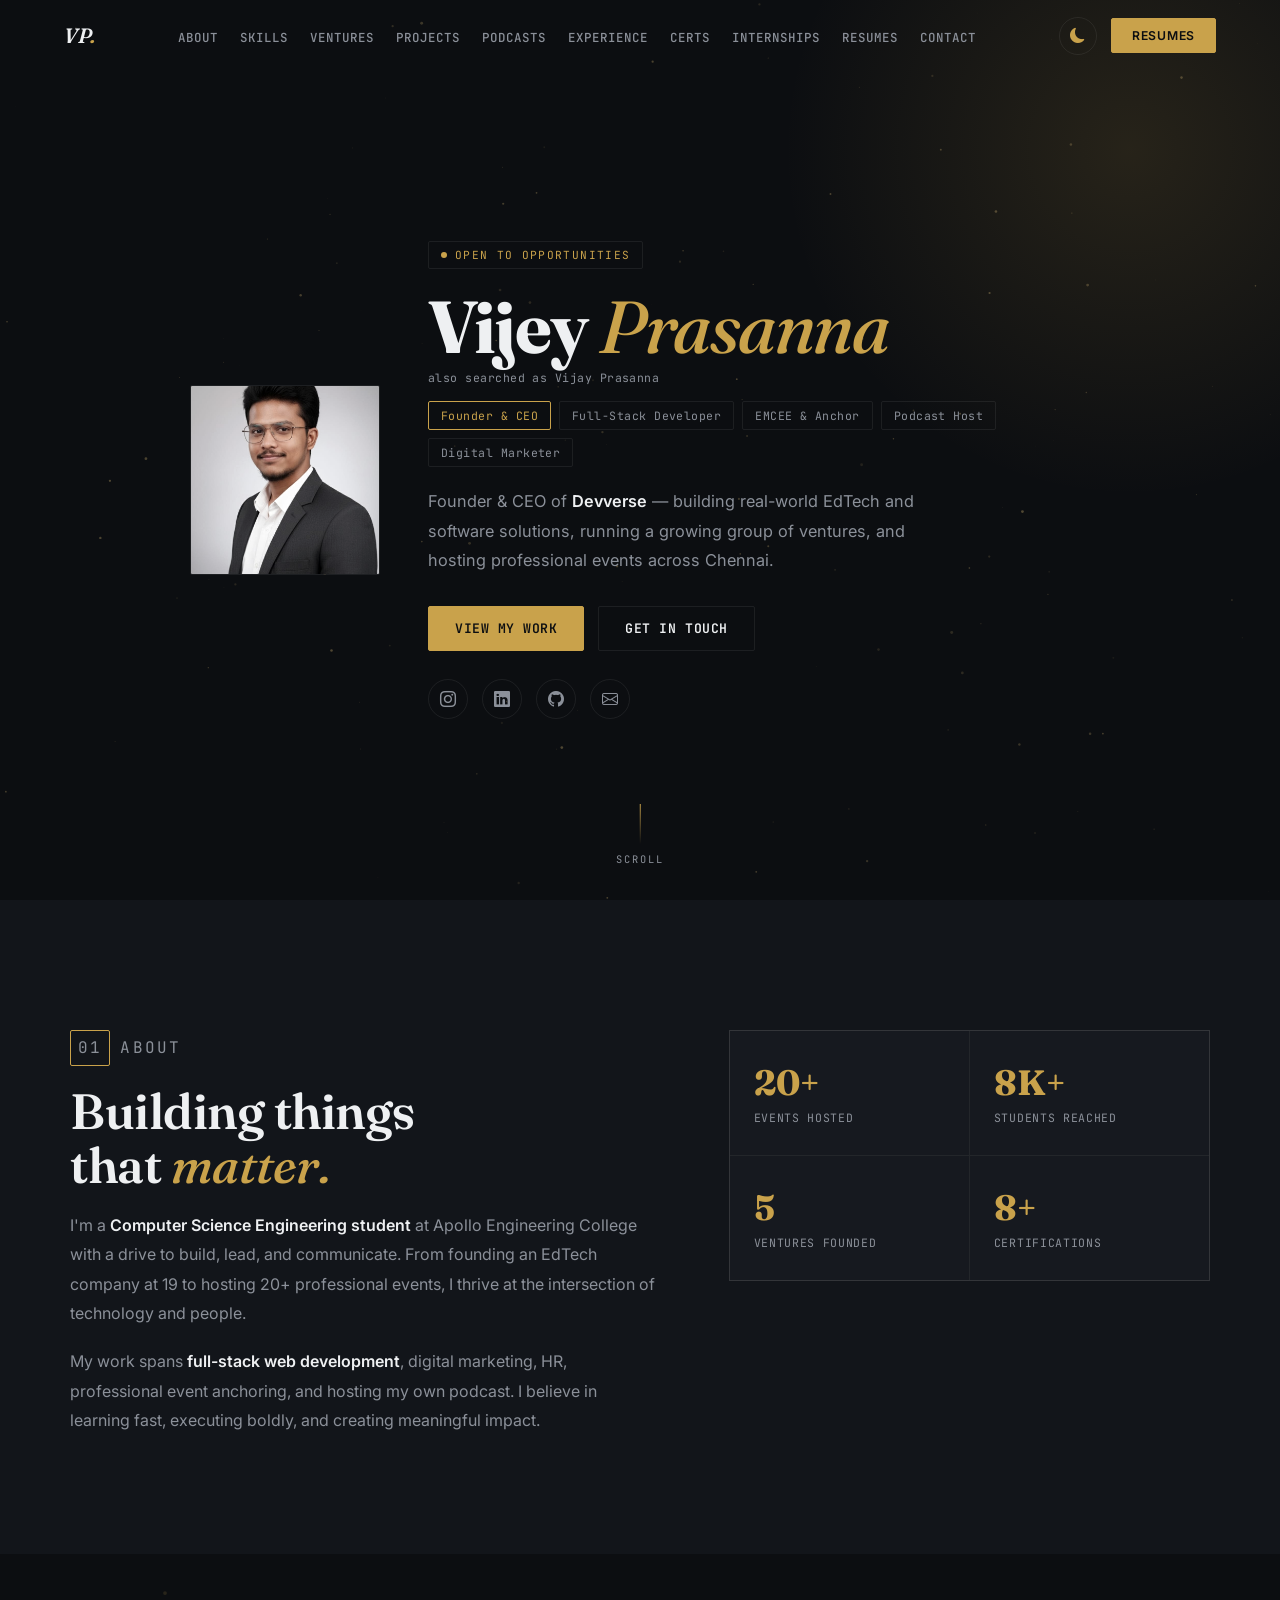
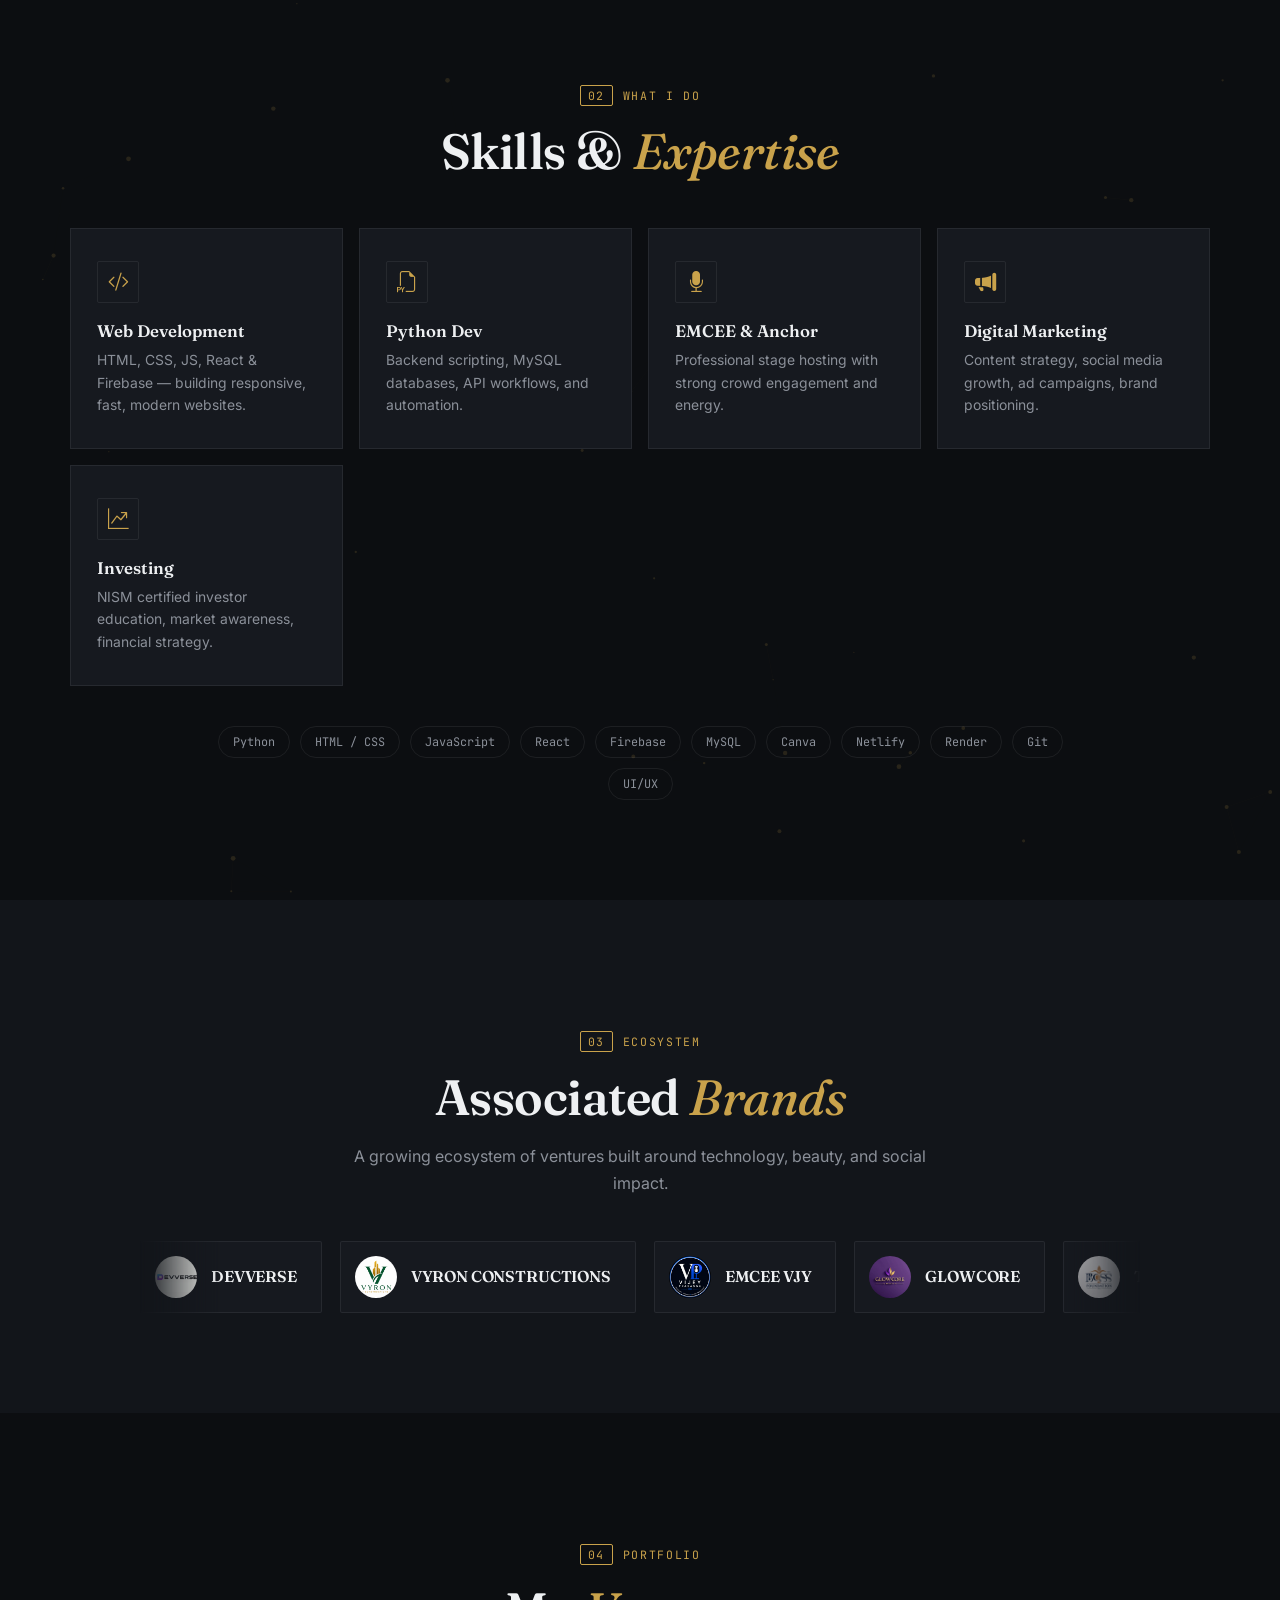
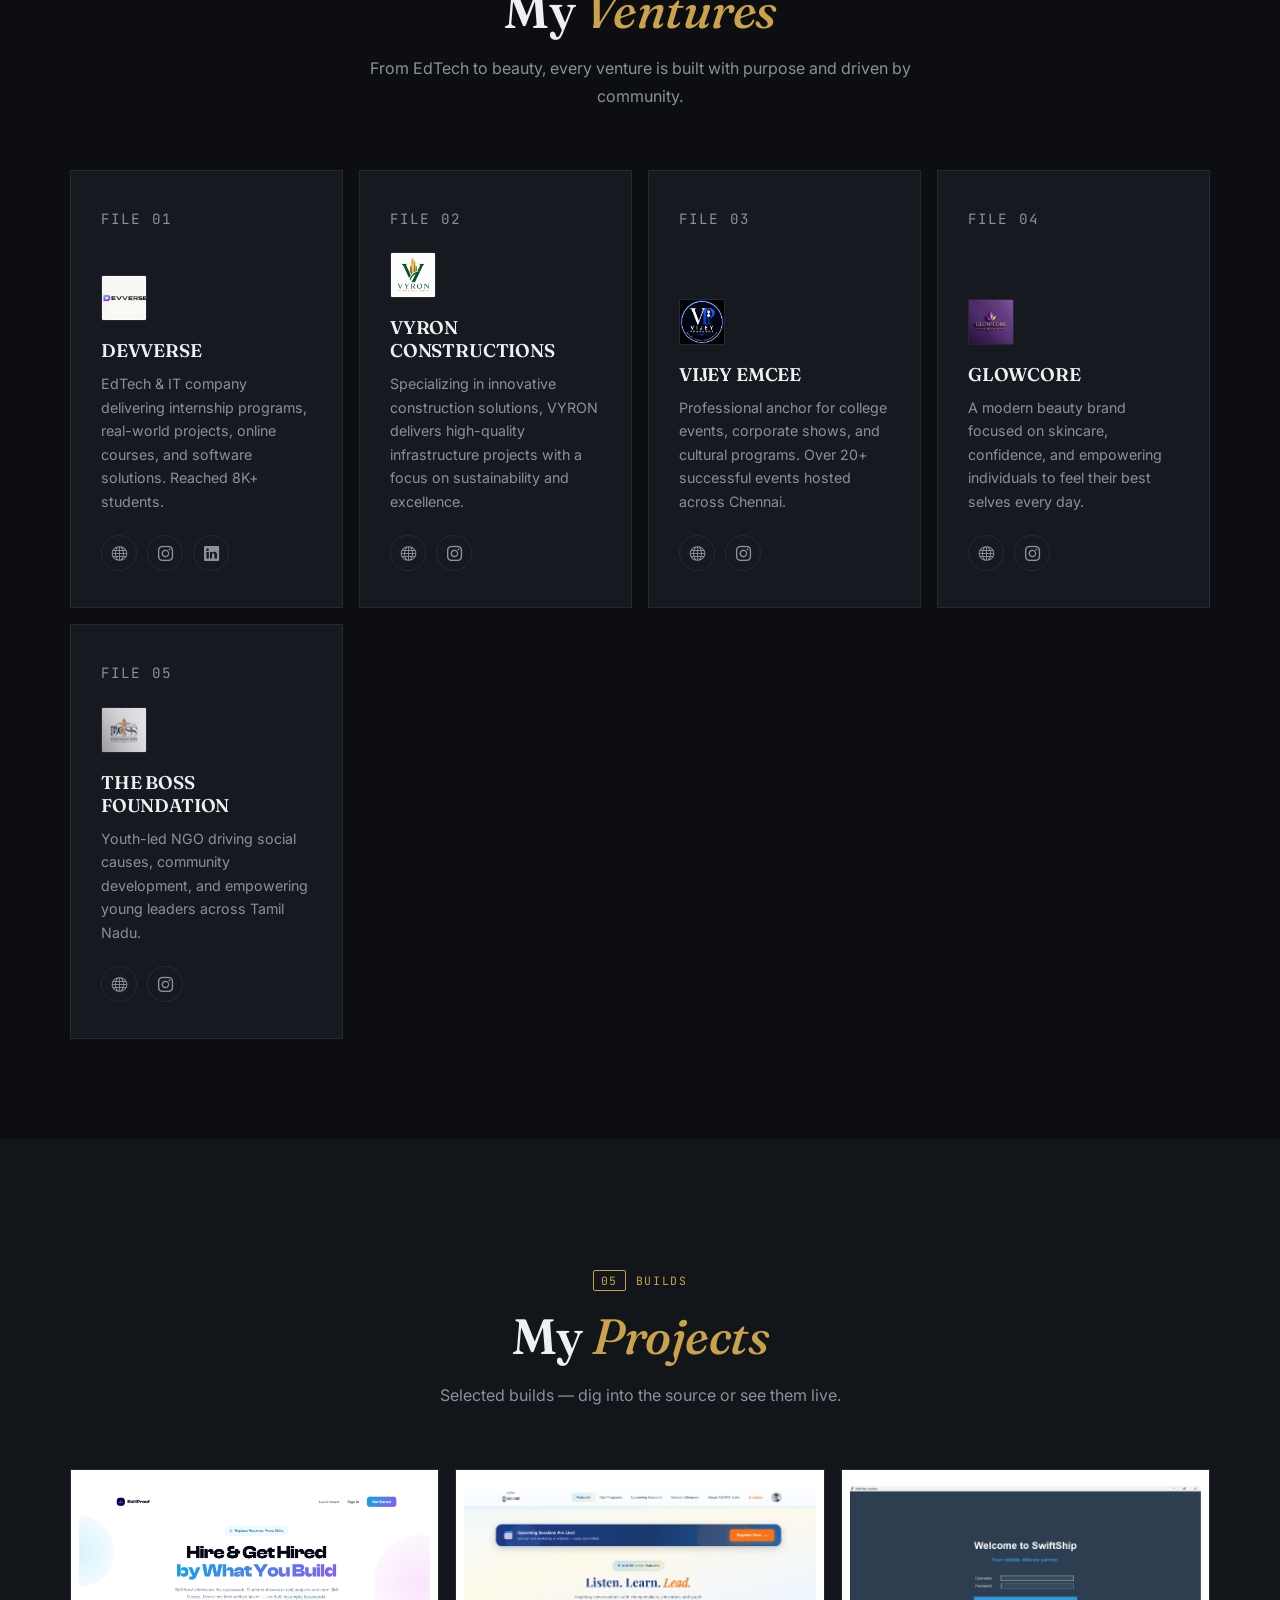
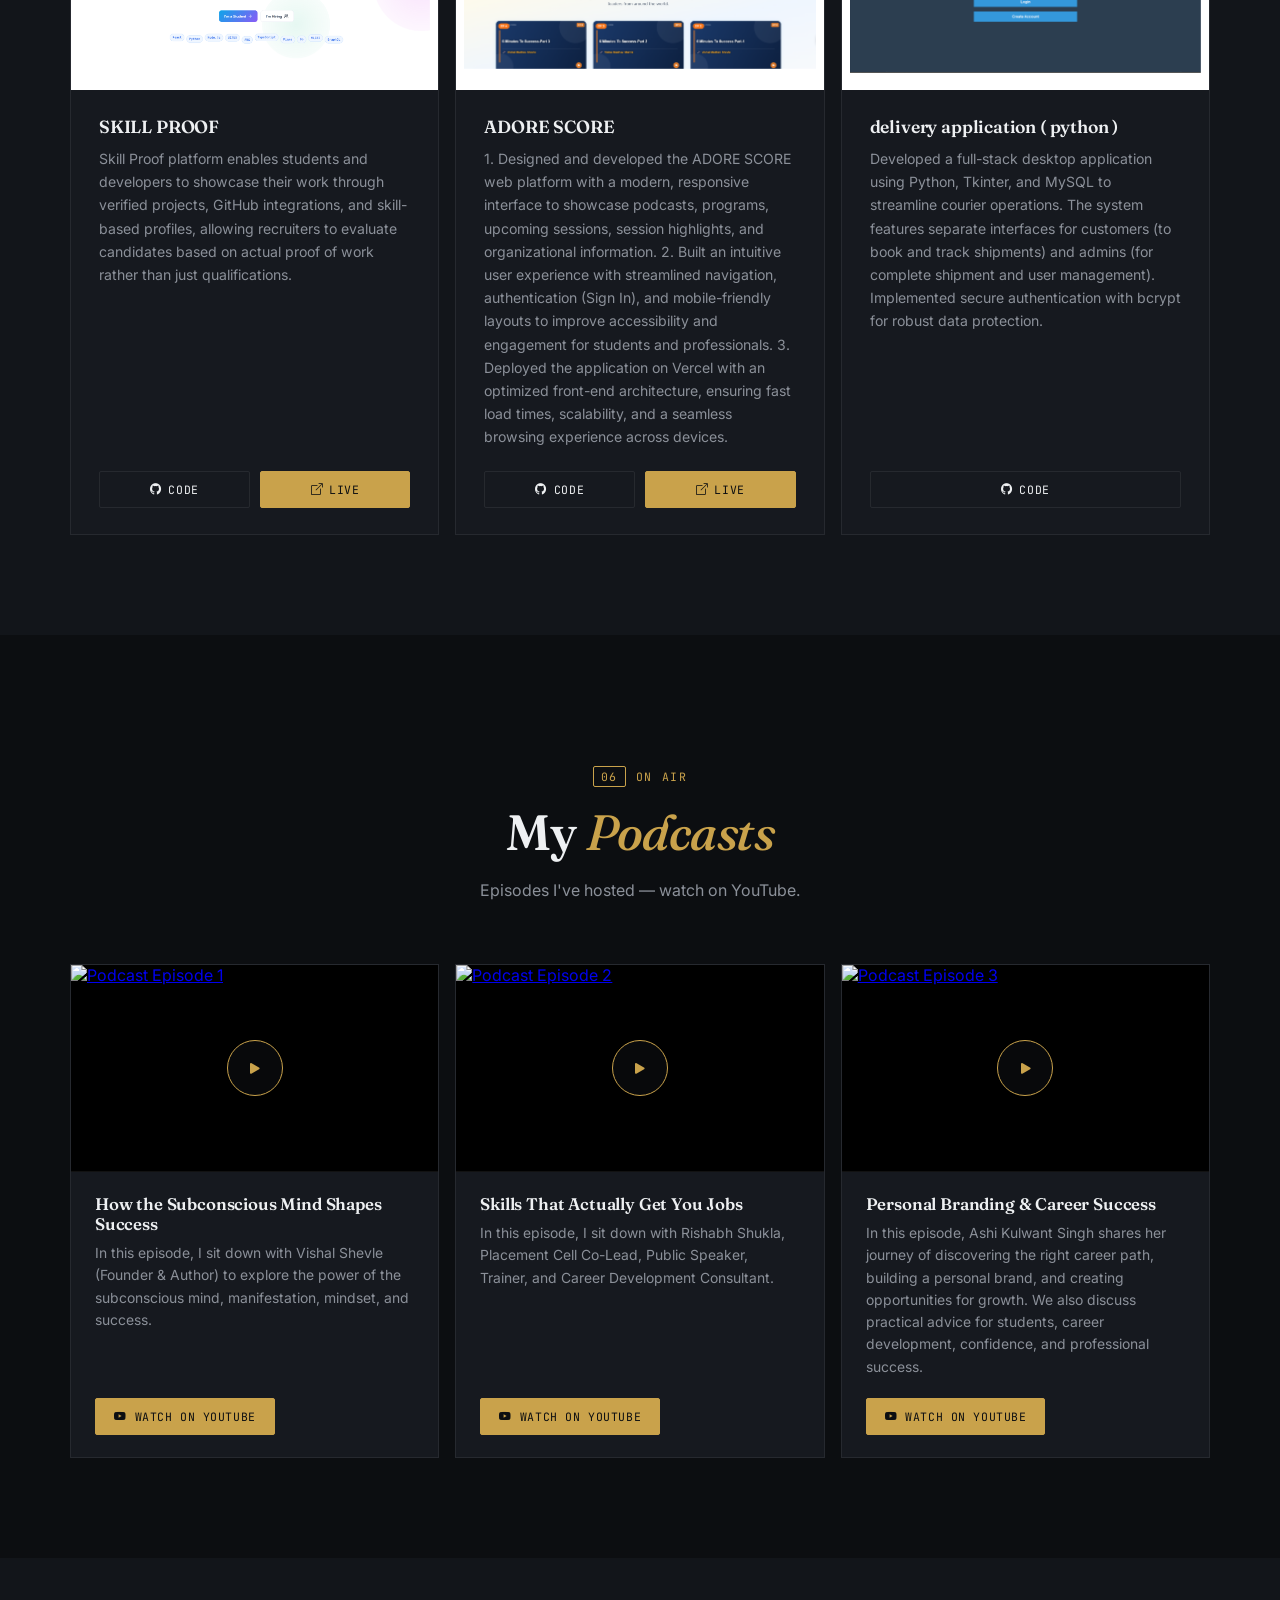
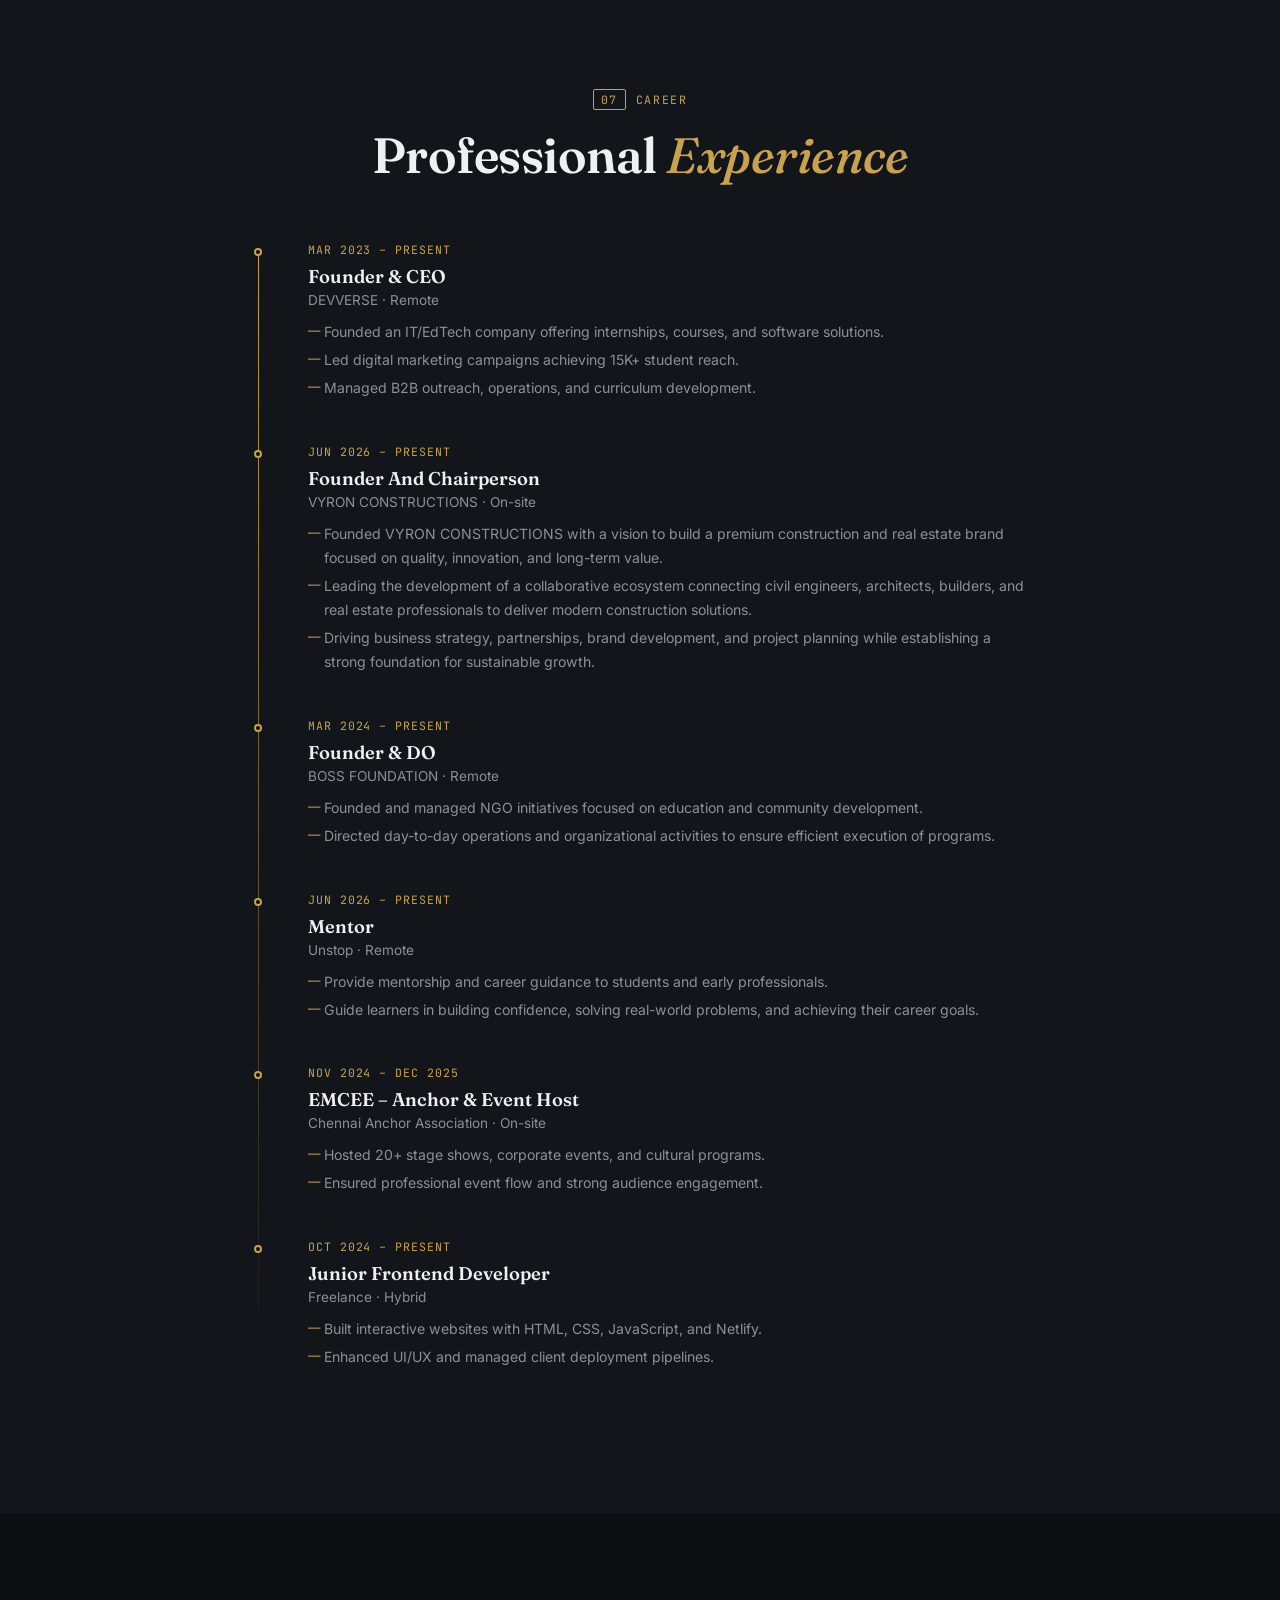
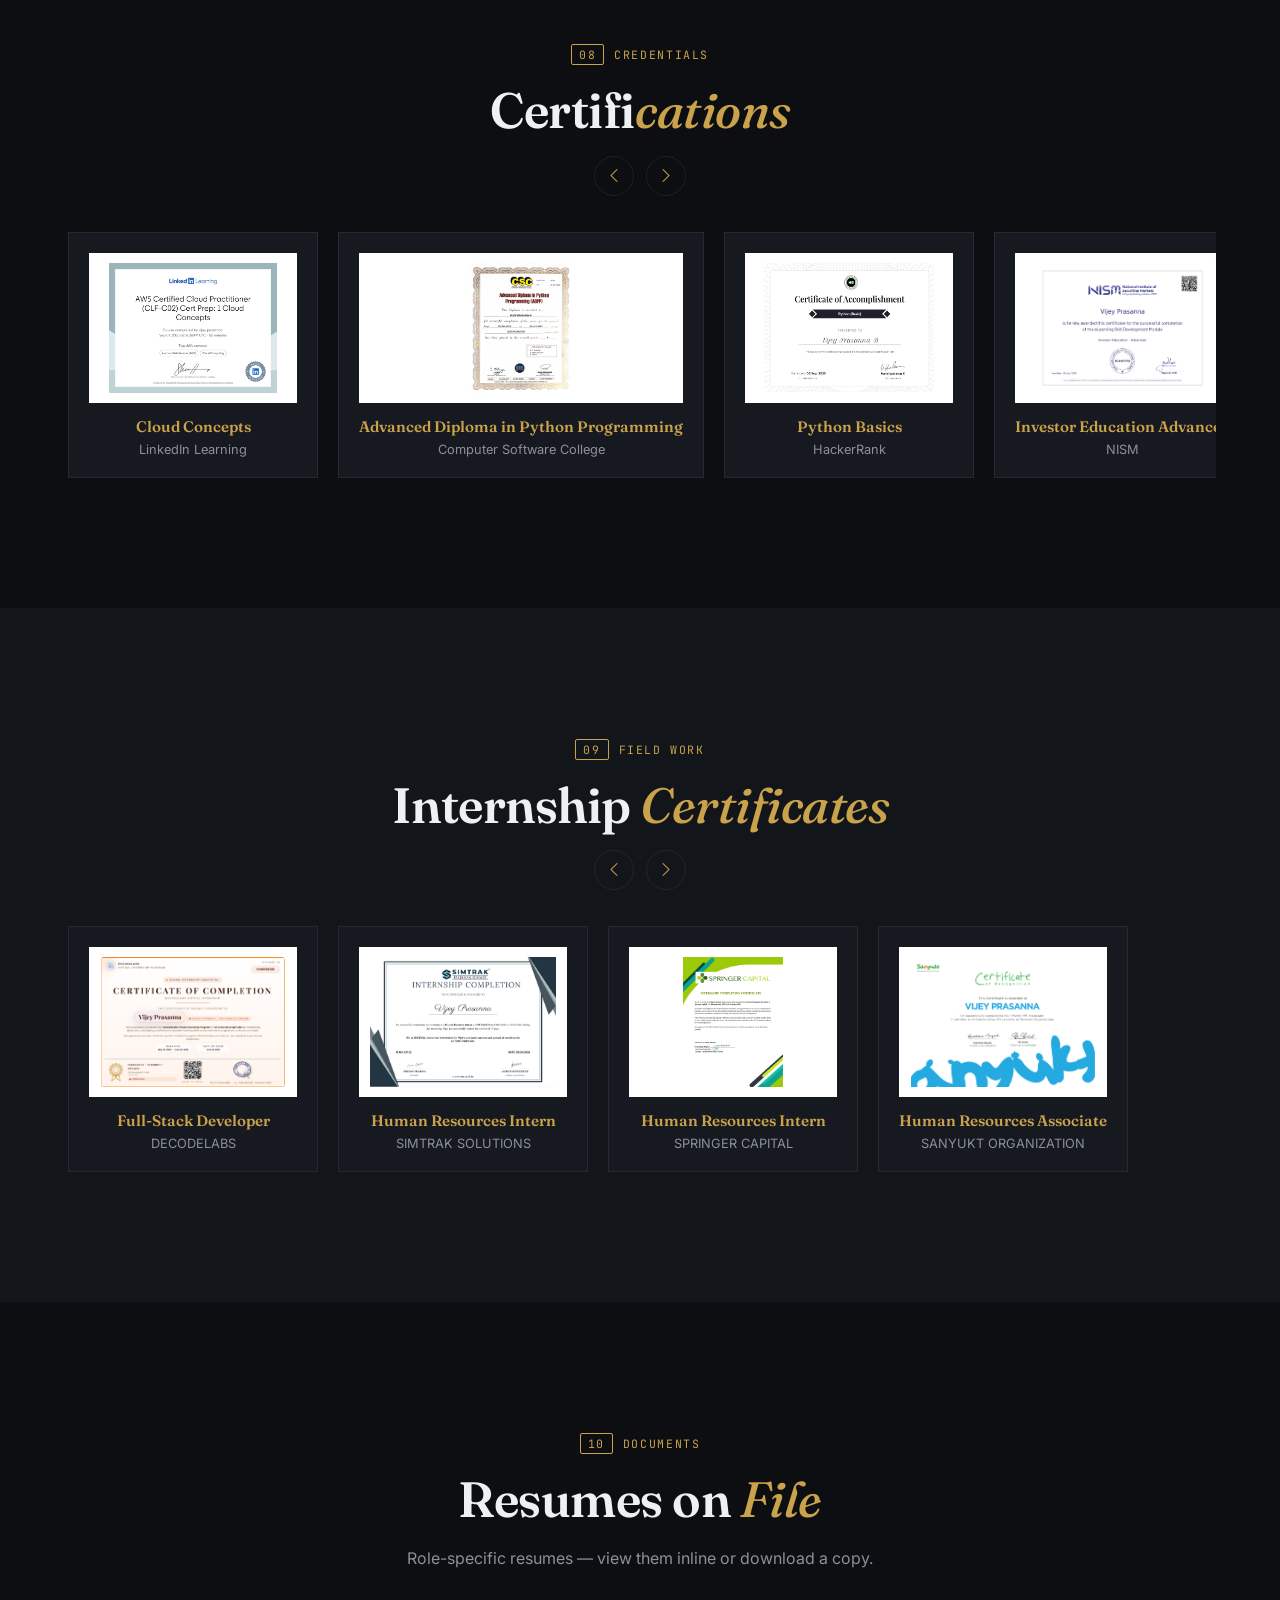
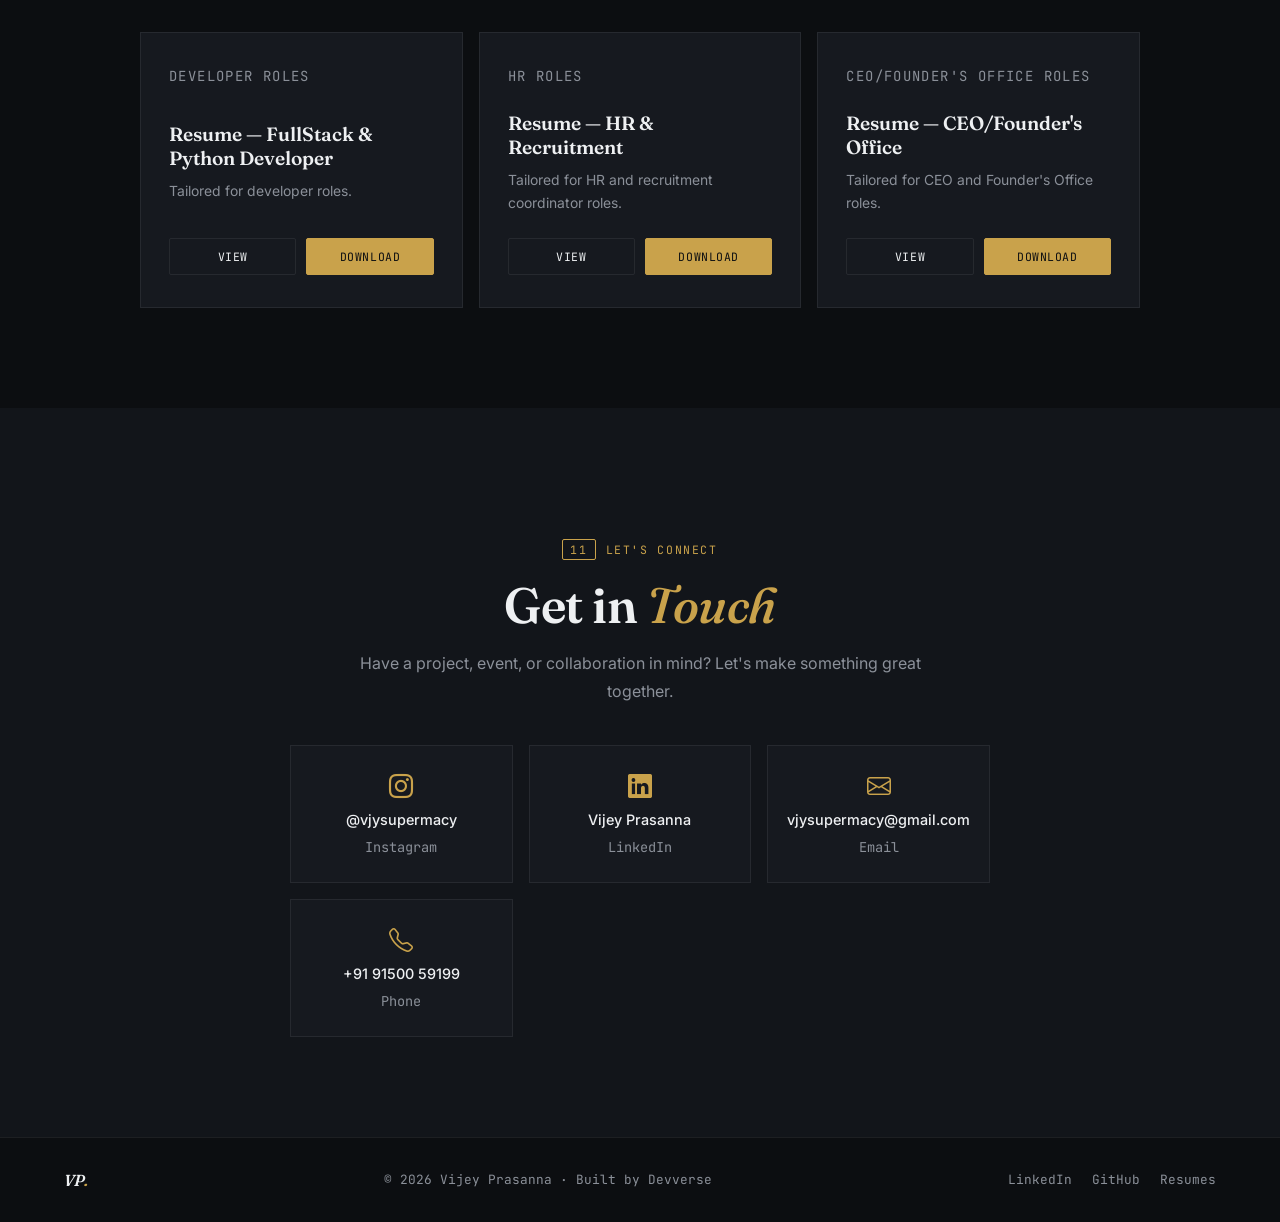
==== commit 74d7afe2: "Update personal details and podcast information" ====
--- a/index.html
+++ b/index.html
@@ -9,10 +9,11 @@
       "@type": "Person",
       "@id": "https://vijeypf.netlify.app/#person",
       "name": "Vijey Prasanna",
+      "alternateName": "Vijay Prasanna",
       "url": "https://vijeypf.netlify.app",
       "image": "https://vijeypf.netlify.app/images/vijey-prasanna.jpeg",
       "jobTitle": "Founder & CEO",
-      "description": "Founder & CEO of Devverse, professional EMCEE and Anchor, full-stack developer, and Computer Science Engineering student at Apollo Engineering College, Chennai.",
+      "description": "Founder & CEO of Devverse, professional EMCEE, Anchor, and Podcast Host, full-stack developer, and Computer Science Engineering student at Apollo Engineering College, Chennai.",
       "email": "mailto:vjysupermacy@gmail.com",
       "telephone": "+91-91500-59199",
       "address": {
@@ -26,7 +27,7 @@
         "name": "Apollo Engineering College",
         "address": "Poonamallee, Chennai, Tamil Nadu, India"
       },
-      "knowsAbout": ["Full-Stack Web Development", "Firebase", "React", "Digital Marketing", "Event Anchoring", "EdTech", "Entrepreneurship", "Stock & Investment Education"],
+      "knowsAbout": ["Full-Stack Web Development", "Firebase", "React", "Digital Marketing", "Event Anchoring", "Podcast Hosting", "EdTech", "Entrepreneurship", "Stock & Investment Education"],
       "sameAs": [
         "https://www.instagram.com/vjysupermacy",
         "https://www.linkedin.com/in/vijey-prasanna-618b62305",
@@ -35,7 +36,7 @@
       ],
       "worksFor": [
         { "@type": "Organization", "name": "Devverse", "url": "https://devverse1.in" },
-        { "@type": "Organization", "name": "The Boss Foundation", "url": "https://thebossfoundation.vercel.app/" },
+        { "@type": "Organization", "name": "The Boss Foundation", "url": "https://bossfdn.netlify.app" },
         { "@type": "Organization", "name": "Glowcore Beauty", "url": "https://glowcoreltd.onrender.com" }
       ]
     },
@@ -44,7 +45,7 @@
       "@id": "https://vijeypf.netlify.app/#website",
       "url": "https://vijeypf.netlify.app",
       "name": "Vijey Prasanna — Portfolio",
-      "description": "Portfolio of Vijey Prasanna — Founder & CEO of Devverse, full-stack developer, and professional EMCEE/Anchor based in Chennai.",
+      "description": "Portfolio of Vijey Prasanna (Vijay Prasanna) — Founder & CEO of Devverse, full-stack developer, professional EMCEE/Anchor, and podcast host based in Chennai.",
       "publisher": { "@id": "https://vijeypf.netlify.app/#person" },
       "inLanguage": "en"
     },
@@ -55,7 +56,7 @@
         { "@type": "Organization", "position": 1, "name": "Devverse", "url": "https://devverse1.in", "description": "EdTech & IT company delivering internships, projects, and software solutions." },
         { "@type": "Organization", "position": 2, "name": "EMCEE VJY", "url": "https://vjysupermacy.wordpress.com/", "description": "Professional event anchoring and hosting." },
         { "@type": "Organization", "position": 3, "name": "Glowcore", "url": "https://glowcoreltd.onrender.com/", "description": "Modern beauty and skincare brand." },
-        { "@type": "Organization", "position": 4, "name": "The Boss Foundation", "url": "https://thebossfoundation.vercel.app/", "description": "Youth-led NGO for social causes and community development." }
+        { "@type": "Organization", "position": 4, "name": "The Boss Foundation", "url": "https://bossfdn.netlify.app/", "description": "Youth-led NGO for social causes and community development." }
       ]
     }
   ]
@@ -64,13 +65,13 @@
 <meta charset="UTF-8" />
 <meta name="viewport" content="width=device-width, initial-scale=1.0" />
 <title>Vijey Prasanna | Founder, Developer & EMCEE in Chennai</title>
-<meta name="description" content="Vijey Prasanna — Founder & CEO of Devverse, full-stack developer, and professional EMCEE/Anchor based in Chennai. Explore ventures, projects, experience, certifications & resumes.">
-<meta name="keywords" content="Vijey Prasanna, Devverse, Boss Foundation, Glowcore Beauty, EdTech Chennai, Entrepreneur Chennai, EMCEE Chennai, Anchor, Full Stack Developer, Apollo Engineering College">
+<meta name="description" content="Vijey Prasanna (also searched as Vijay Prasanna) — Founder & CEO of Devverse, full-stack developer, professional EMCEE/Anchor, and podcast host based in Chennai. Explore ventures, projects, podcasts, experience, certifications & resumes.">
+<meta name="keywords" content="Vijey Prasanna, Vijay Prasanna, Devverse, Boss Foundation, Glowcore Beauty, EdTech Chennai, Entrepreneur Chennai, EMCEE Chennai, Anchor, Podcast Host, Full Stack Developer, Apollo Engineering College">
 <meta name="author" content="Vijey Prasanna">
 <meta name="theme-color" content="#0c0e11">
 <meta property="og:site_name" content="Vijey Prasanna">
 <meta property="og:title" content="Vijey Prasanna | Founder, Developer & EMCEE">
-<meta property="og:description" content="Founder & CEO of Devverse, The Boss Foundation, and Glowcore Beauty. Full-stack developer and Computer Science student at Apollo Engineering College, Chennai.">
+<meta property="og:description" content="Founder & CEO of Devverse, The Boss Foundation, and Glowcore Beauty. Full-stack developer, EMCEE, and podcast host — Computer Science student at Apollo Engineering College, Chennai. Also searched as Vijay Prasanna.">
 <meta property="og:image" content="https://vijeypf.netlify.app/images/vijey-prasanna.jpeg">
 <meta property="og:image:width" content="1200">
 <meta property="og:image:height" content="630">
@@ -79,7 +80,7 @@
 <meta property="og:locale" content="en_IN">
 <meta name="twitter:card" content="summary_large_image">
 <meta name="twitter:title" content="Vijey Prasanna | Founder, Developer & EMCEE">
-<meta name="twitter:description" content="Founder & CEO of Devverse, The Boss Foundation, and Glowcore Beauty — Chennai, India.">
+<meta name="twitter:description" content="Founder & CEO of Devverse, The Boss Foundation, and Glowcore Beauty — EMCEE, podcast host, and developer in Chennai, India.">
 <meta name="twitter:image" content="https://vijeypf.netlify.app/images/vijey-prasanna.jpeg">
 <meta name="robots" content="index, follow, max-image-preview:large">
 <meta name="geo.placename" content="Chennai, Tamil Nadu, India">
@@ -379,6 +380,33 @@
 .project-links a.live:hover { background: transparent; }
 
 /* ============================================================
+   PODCASTS
+   ============================================================ */
+.podcasts-grid { display: grid; grid-template-columns: repeat(auto-fill, minmax(300px, 1fr)); gap: 16px; max-width: 1140px; margin: 0 auto; }
+.podcast-card { background: var(--card); border: 1px solid var(--line); display: flex; flex-direction: column; transition: var(--transition); }
+.podcast-card:hover { border-color: var(--accent); }
+.podcast-thumb { position: relative; display: block; width: 100%; aspect-ratio: 16/9; overflow: hidden; background: #000; border-bottom: 1px solid var(--line); }
+.podcast-thumb img { width: 100%; height: 100%; object-fit: cover; transition: var(--transition); display: block; }
+.podcast-card:hover .podcast-thumb img { transform: scale(1.05); opacity: 0.7; }
+.podcast-play {
+  position: absolute; inset: 0; display: grid; place-items: center; pointer-events: none;
+}
+.podcast-play span {
+  width: 56px; height: 56px; border-radius: 50%; background: rgba(12,14,17,.7); border: 1px solid var(--accent);
+  color: var(--accent); display: grid; place-items: center; font-size: 1.2rem; transition: var(--transition);
+}
+.podcast-card:hover .podcast-play span { background: var(--accent); color: #0c0e11; transform: scale(1.08); }
+.podcast-body { padding: 22px 24px; display: flex; flex-direction: column; flex: 1; }
+.podcast-body h3 { font-family: var(--font-head); font-size: 1.05rem; font-weight: 600; margin-bottom: 8px; letter-spacing: -0.01em; }
+.podcast-body p { color: var(--muted); font-size: 0.87rem; line-height: 1.6; margin-bottom: 20px; flex: 1; }
+.podcast-watch {
+  align-self: flex-start; display: inline-flex; align-items: center; gap: 8px; padding: 10px 18px;
+  border-radius: 2px; background: var(--accent); border: 1px solid var(--accent); color: #0c0e11; text-decoration: none;
+  font-family: var(--font-mono); font-size: 0.72rem; letter-spacing: 0.05em; text-transform: uppercase; transition: var(--transition);
+}
+.podcast-watch:hover { background: transparent; color: var(--accent); }
+
+/* ============================================================
    EXPERIENCE TIMELINE
    ============================================================ */
 .timeline { max-width: 780px; margin: 0 auto; position: relative; padding-left: 34px; }
@@ -499,6 +527,7 @@
     <li><a href="#skills">Skills</a></li>
     <li><a href="#ventures">Ventures</a></li>
     <li><a href="#projects">Projects</a></li>
+    <li><a href="#podcasts">Podcasts</a></li>
     <li><a href="#experience">Experience</a></li>
     <li><a href="#certifications">Certs</a></li>
     <li><a href="#internships">Internships</a></li>
@@ -524,10 +553,12 @@
     <div>
       <div class="hero-badge"><span class="dot"></span> <span id="heroBadgeText">Open to opportunities</span></div>
       <h1 class="hero-title"><span id="heroNameMain">Vijey</span> <em id="heroNameAccent">Prasanna</em></h1>
+      <p style="color: var(--muted); font-family: var(--font-mono); font-size: 0.72rem; letter-spacing: 0.04em; margin: -8px 0 16px;">also searched as Vijay Prasanna</p>
       <div class="hero-roles" id="heroRoles">
         <span class="role-tag primary">Founder & CEO</span>
         <span class="role-tag">Full-Stack Developer</span>
         <span class="role-tag">EMCEE & Anchor</span>
+        <span class="role-tag">Podcast Host</span>
         <span class="role-tag">Digital Marketer</span>
       </div>
       <p class="hero-desc" id="heroDesc">
@@ -557,7 +588,7 @@
       <p class="file-label" data-no="01" id="aboutEyebrow">About</p>
       <h2 class="section-title" id="aboutTitle"><span id="aboutTitleMain">Building things<br>that</span> <em id="aboutTitleAccent">matter.</em></h2>
       <p id="aboutPara1">I'm a <strong>Computer Science Engineering student</strong> at Apollo Engineering College with a drive to build, lead, and communicate. From founding an EdTech company at 19 to hosting 20+ professional events, I thrive at the intersection of technology and people.</p>
-      <p id="aboutPara2">My work spans <strong>full-stack web development</strong>, digital marketing, HR, and professional event anchoring. I believe in learning fast, executing boldly, and creating meaningful impact.</p>
+      <p id="aboutPara2">My work spans <strong>full-stack web development</strong>, digital marketing, HR, professional event anchoring, and hosting my own podcast. I believe in learning fast, executing boldly, and creating meaningful impact.</p>
     </div>
     <div class="about-stats reveal-right">
       <div class="stat-card"><div class="stat-num" id="stat1Num">20+</div><div class="stat-label" id="stat1Label">Events Hosted</div></div>
@@ -754,11 +785,77 @@
 </section>
 
 <!-- ============================================================
+     PODCASTS
+     ============================================================ -->
+<section id="podcasts">
+  <div style="text-align:center; margin-bottom:60px;" class="reveal">
+    <p class="file-label" data-no="06" style="justify-content:center;">On Air</p>
+    <h2 class="section-title">My <em>Podcasts</em></h2>
+    <p class="section-sub" style="margin: 0 auto;">Episodes I've hosted — watch on YouTube.</p>
+  </div>
+  <div class="podcasts-grid" id="podcastsGrid">
+  <div class="podcast-card">
+    <a href="https://youtu.be/z4E4a5q8WVg" target="_blank" rel="noopener" class="podcast-thumb">
+      <img src="https://img.youtube.com/vi/z4E4a5q8WVg/maxresdefault.jpg" onerror="this.onerror=null;this.src='https://img.youtube.com/vi/z4E4a5q8WVg/hqdefault.jpg'" alt="Podcast Episode 1" loading="lazy">
+      <span class="podcast-play"><span><i class="bi bi-play-fill"></i></span></span>
+    </a>
+    <div class="podcast-body">
+      <h3>How the Subconscious Mind Shapes Success</h3>
+      <p>In this episode, I sit down with Vishal Shevle (Founder & Author) to explore the power of the subconscious mind, manifestation, mindset, and success.</p>
+      <a class="podcast-watch" href="https://youtu.be/z4E4a5q8WVg" target="_blank" rel="noopener"><i class="bi bi-youtube"></i> Watch on YouTube</a>
+    </div>
+  </div>
+  <div class="podcast-card">
+    <a href="https://youtu.be/xbltSSD6fIM" target="_blank" rel="noopener" class="podcast-thumb">
+      <img src="https://img.youtube.com/vi/xbltSSD6fIM/maxresdefault.jpg" onerror="this.onerror=null;this.src='https://img.youtube.com/vi/xbltSSD6fIM/hqdefault.jpg'" alt="Podcast Episode 2" loading="lazy">
+      <span class="podcast-play"><span><i class="bi bi-play-fill"></i></span></span>
+    </a>
+    <div class="podcast-body">
+      <h3>Skills That Actually Get You Jobs</h3>
+      <p>In this episode, I sit down with Rishabh Shukla, Placement Cell Co-Lead, Public Speaker, Trainer, and Career Development Consultant.</p>
+      <a class="podcast-watch" href="https://youtu.be/xbltSSD6fIM" target="_blank" rel="noopener"><i class="bi bi-youtube"></i> Watch on YouTube</a>
+    </div>
+  </div>
+  <div class="podcast-card">
+    <a href="https://youtu.be/Rjvujq4z-8w" target="_blank" rel="noopener" class="podcast-thumb">
+      <img src="https://img.youtube.com/vi/Rjvujq4z-8w/maxresdefault.jpg" onerror="this.onerror=null;this.src='https://img.youtube.com/vi/Rjvujq4z-8w/hqdefault.jpg'" alt="Podcast Episode 3" loading="lazy">
+      <span class="podcast-play"><span><i class="bi bi-play-fill"></i></span></span>
+    </a>
+    <div class="podcast-body">
+      <h3>Personal Branding & Career Success</h3>
+      <p>In this episode, Ashi Kulwant Singh shares her journey of discovering the right career path, building a personal brand, and creating opportunities for growth. We also discuss practical advice for students, career development, confidence, and professional success.</p>
+      <a class="podcast-watch" href="https://youtu.be/Rjvujq4z-8w" target="_blank" rel="noopener"><i class="bi bi-youtube"></i> Watch on YouTube</a>
+    </div>
+  </div>
+  <!--
+    ══════════════════════════════════════════════════════════════
+    HOW TO ADD A PODCAST — copy the block below, paste it just above
+    this comment, then edit the video ID (the part after youtu.be/),
+    title, and description. The thumbnail is pulled automatically
+    from YouTube — no image upload needed.
+
+    <div class="podcast-card">
+      <a href="https://youtu.be/YOUR_VIDEO_ID" target="_blank" rel="noopener" class="podcast-thumb">
+        <img src="https://img.youtube.com/vi/YOUR_VIDEO_ID/maxresdefault.jpg" onerror="this.onerror=null;this.src='https://img.youtube.com/vi/YOUR_VIDEO_ID/hqdefault.jpg'" alt="Episode Title" loading="lazy">
+        <span class="podcast-play"><span><i class="bi bi-play-fill"></i></span></span>
+      </a>
+      <div class="podcast-body">
+        <h3>Episode Title</h3>
+        <p>One or two sentences about the episode topic and guest.</p>
+        <a class="podcast-watch" href="https://youtu.be/YOUR_VIDEO_ID" target="_blank" rel="noopener"><i class="bi bi-youtube"></i> Watch on YouTube</a>
+      </div>
+    </div>
+    ══════════════════════════════════════════════════════════════
+  -->
+  </div>
+</section>
+
+<!-- ============================================================
      EXPERIENCE TIMELINE
      ============================================================ -->
-<section id="experience">
+<section id="experience" class="alt">
   <div style="text-align:center; margin-bottom:60px;" class="reveal">
-    <p class="file-label" data-no="06" style="justify-content:center;">Career</p>
+    <p class="file-label" data-no="07" style="justify-content:center;">Career</p>
     <h2 class="section-title">Professional <em>Experience</em></h2>
   </div>
   <div class="timeline reveal" id="timelineList">
@@ -827,9 +924,9 @@
 <!-- ============================================================
      CERTIFICATIONS
      ============================================================ -->
-<section id="certifications" class="alt">
+<section id="certifications">
   <div style="text-align:center; margin-bottom:10px;" class="reveal">
-    <p class="file-label" data-no="07" style="justify-content:center;">Credentials</p>
+    <p class="file-label" data-no="08" style="justify-content:center;">Credentials</p>
     <h2 class="section-title">Certifi<em>cations</em></h2>
   </div>
   <div class="cert-controls reveal">
@@ -849,9 +946,9 @@
 <!-- ============================================================
      INTERNSHIP CERTIFICATES
      ============================================================ -->
-<section id="internships">
+<section id="internships" class="alt">
   <div style="text-align:center; margin-bottom:10px;" class="reveal">
-    <p class="file-label" data-no="08" style="justify-content:center;">Field Work</p>
+    <p class="file-label" data-no="09" style="justify-content:center;">Field Work</p>
     <h2 class="section-title">Internship <em>Certificates</em></h2>
   </div>
   <div class="cert-controls reveal">
@@ -897,9 +994,9 @@
 <!-- ============================================================
      RESUMES
      ============================================================ -->
-<section id="resumes" class="alt">
+<section id="resumes">
   <div style="text-align:center; margin-bottom:60px;" class="reveal">
-    <p class="file-label" data-no="09" style="justify-content:center;">Documents</p>
+    <p class="file-label" data-no="10" style="justify-content:center;">Documents</p>
     <h2 class="section-title">Resumes on <em>File</em></h2>
     <p class="section-sub" style="margin:0 auto;">Role-specific resumes — view them inline or download a copy.</p>
   </div>
@@ -966,9 +1063,9 @@
 <!-- ============================================================
      CONTACT
      ============================================================ -->
-<section id="contact" class="contact-section">
+<section id="contact" class="contact-section alt">
   <div class="reveal">
-    <p class="file-label" data-no="10" style="justify-content:center;">Let's Connect</p>
+    <p class="file-label" data-no="11" style="justify-content:center;">Let's Connect</p>
     <h2 class="section-title" style="text-align:center;">Get in <em>Touch</em></h2>
     <p class="section-sub" style="text-align:center; margin: 0 auto 40px;">Have a project, event, or collaboration in mind? Let's make something great together.</p>
   </div>
@@ -1115,4 +1212,4 @@
 });
 </script>
 </body>
-</html>+</html>
